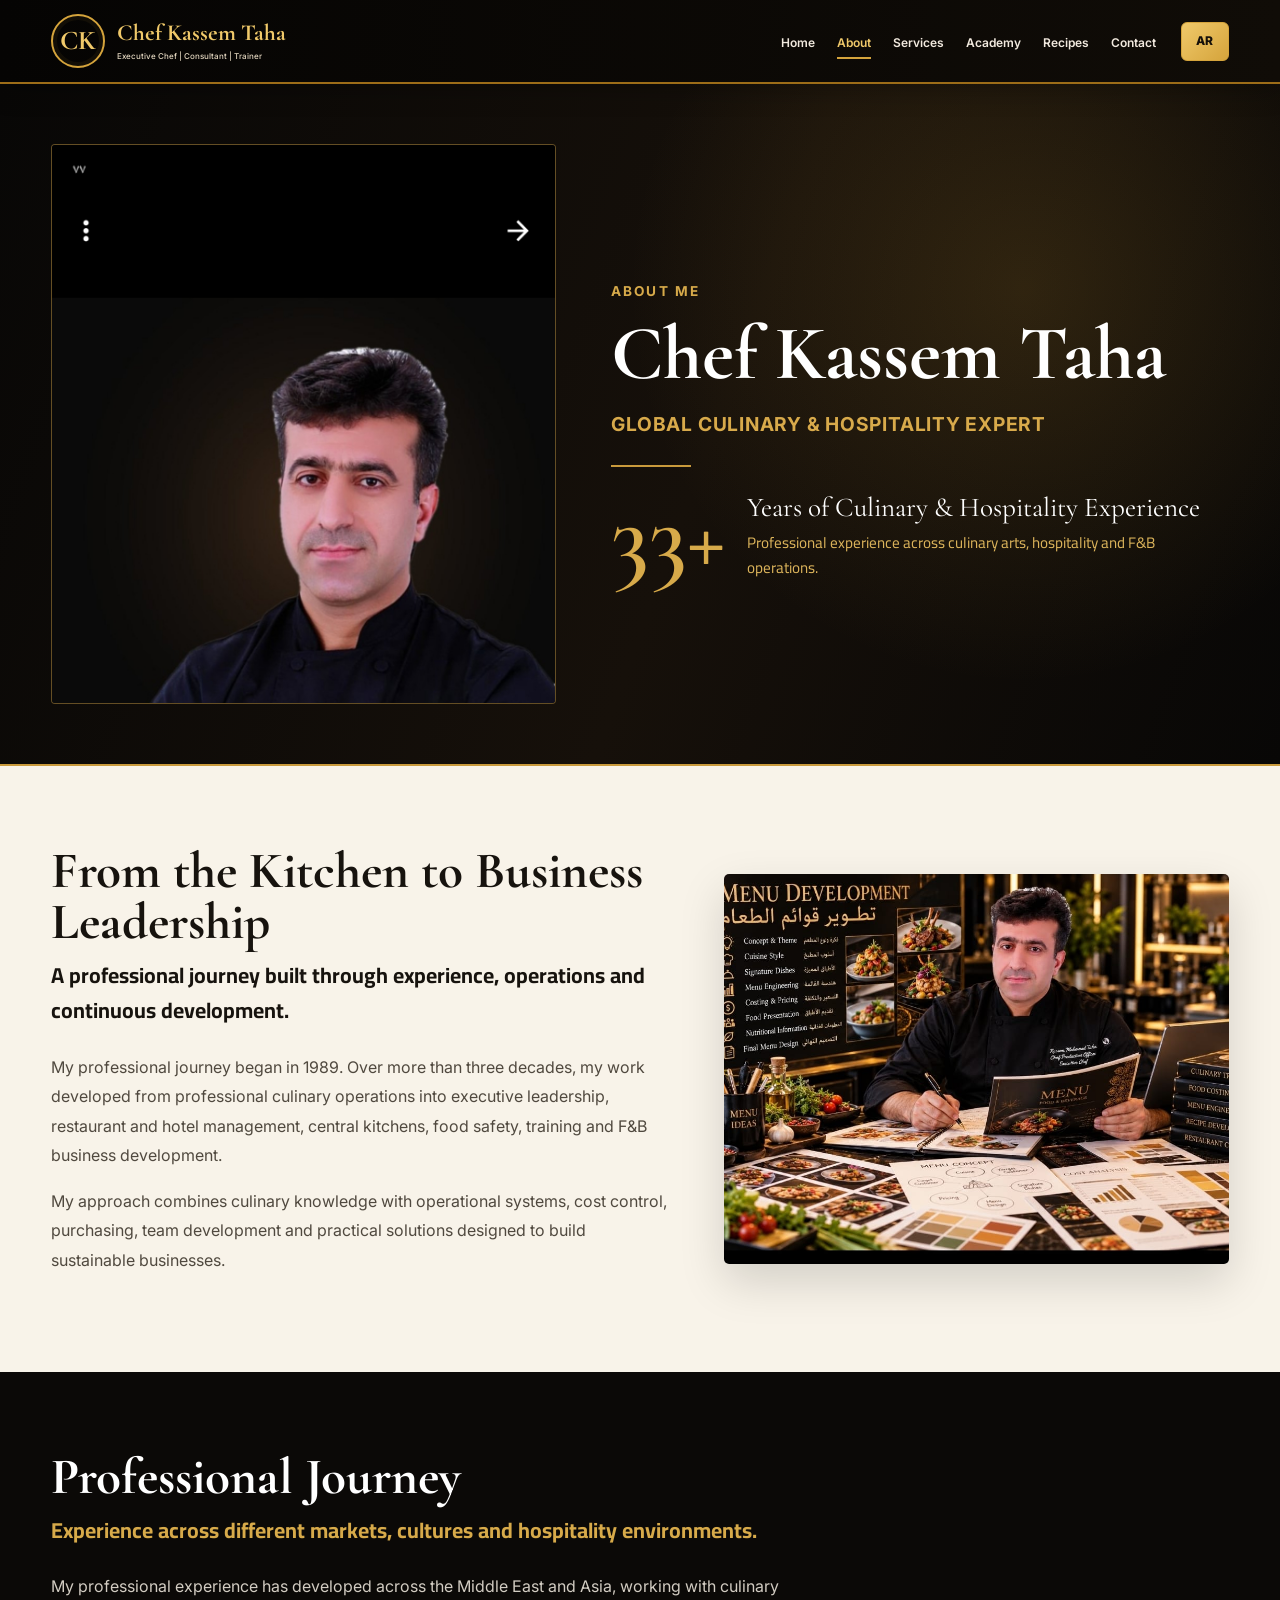
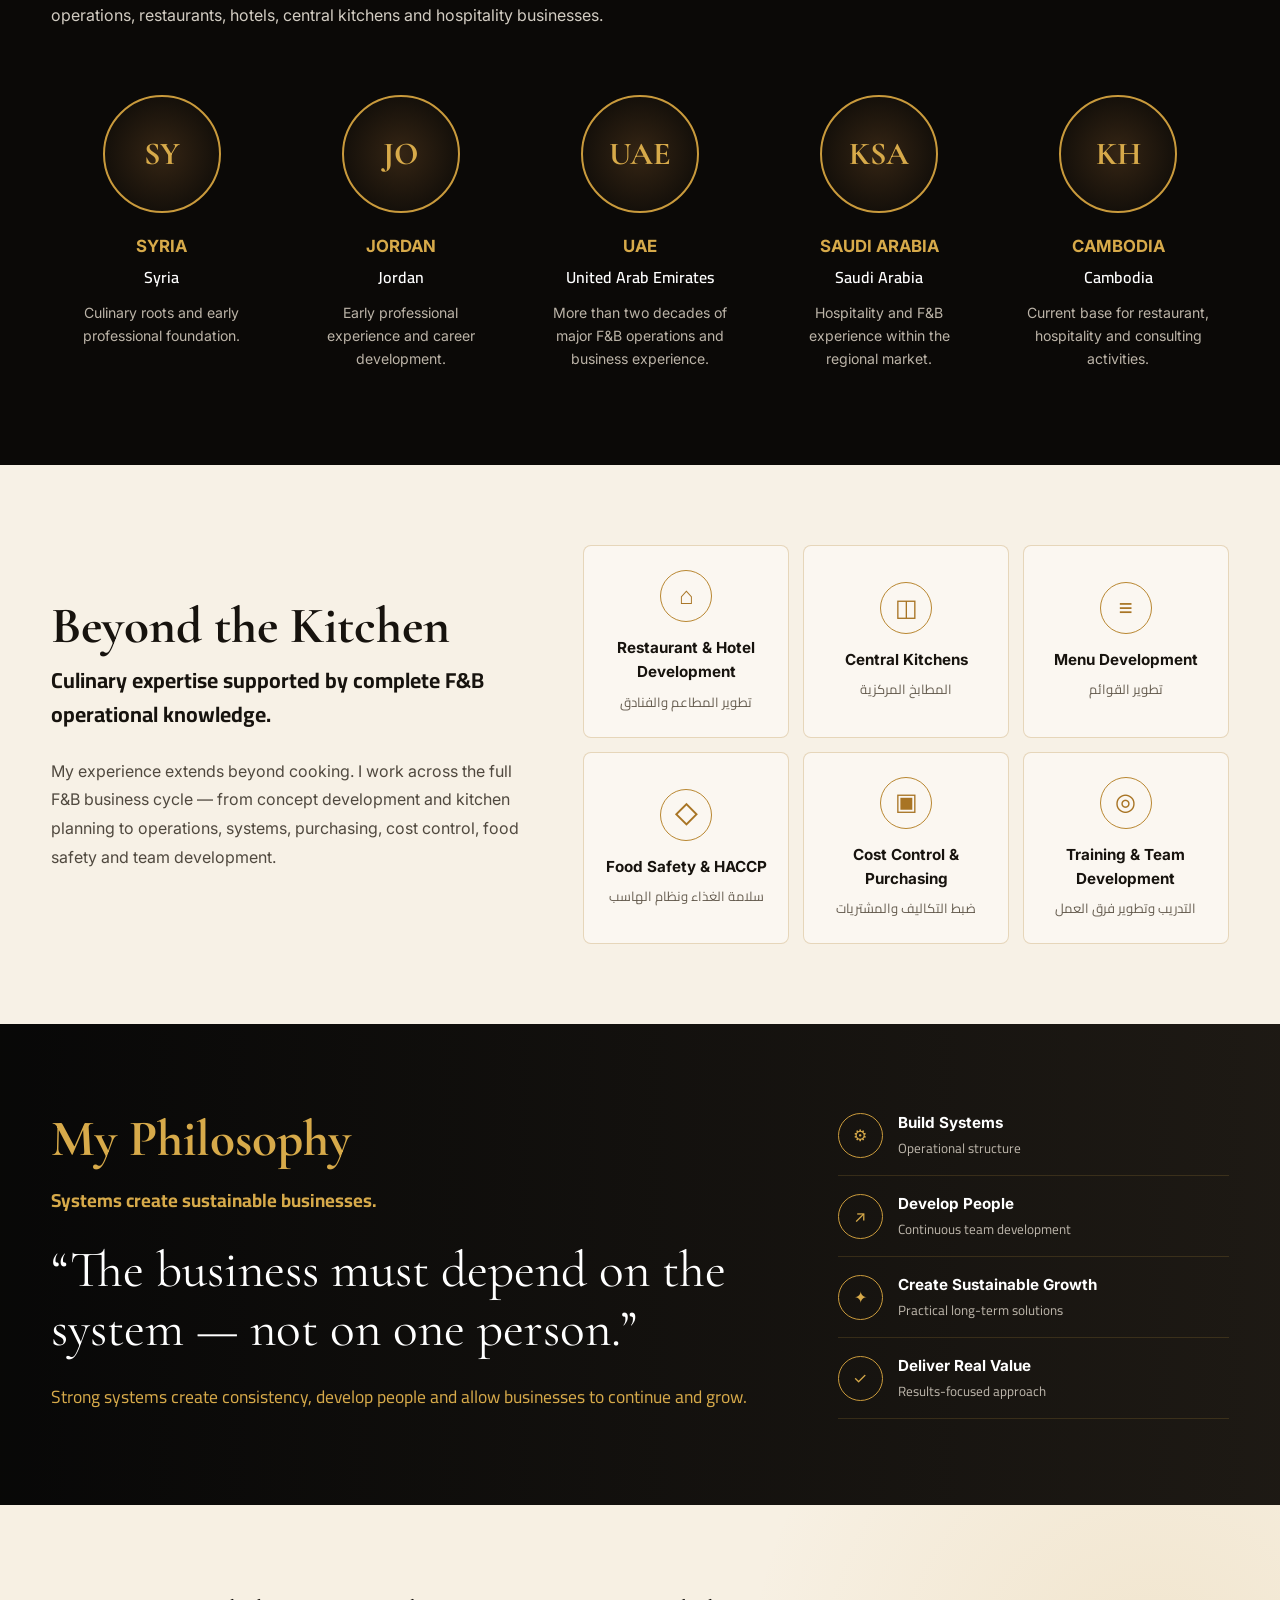
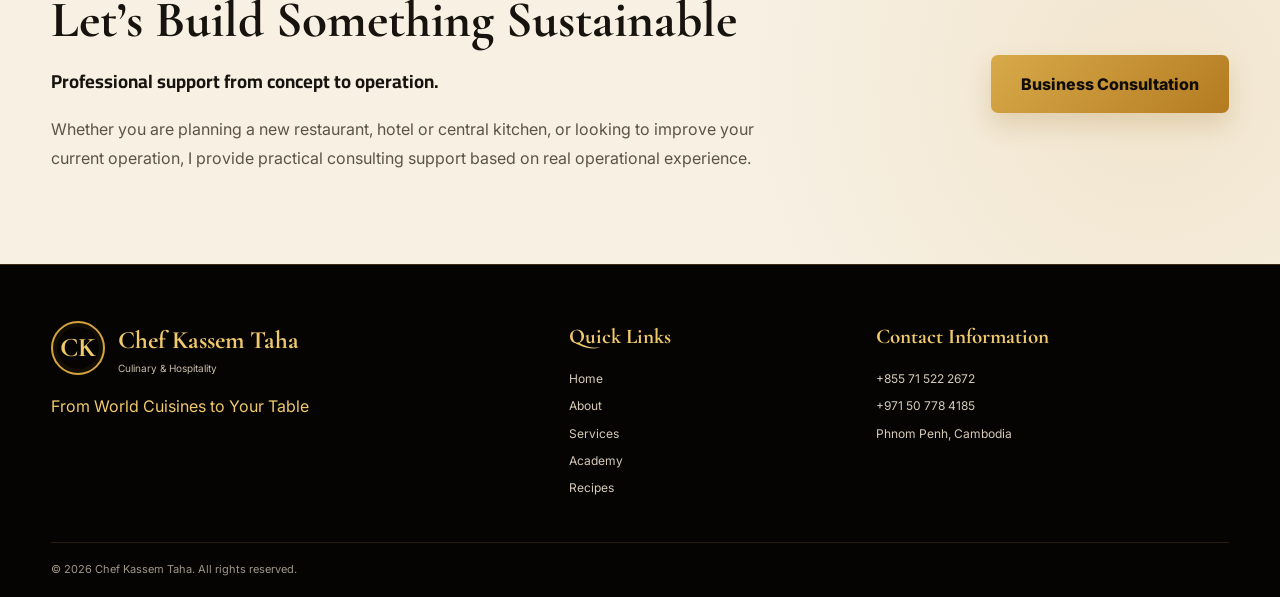
==== about.html @ 2cfba9d0 "Create about.html" ====
<!DOCTYPE html>
<html lang="en" dir="ltr">

<head>
  <meta charset="UTF-8">

  <meta name="viewport" content="width=device-width, initial-scale=1.0">

  <meta name="description"
        content="About Chef Kassem Taha - Global Culinary and Hospitality Expert with more than 33 years of professional experience.">

  <title>About | Chef Kassem Taha</title>

  <link rel="preconnect" href="https://fonts.googleapis.com">
  <link rel="preconnect" href="https://fonts.gstatic.com" crossorigin>

  <link
    href="https://fonts.googleapis.com/css2?family=Cairo:wght@400;500;600;700;800&family=Cormorant+Garamond:wght@500;600;700&family=Inter:wght@400;500;600;700&display=swap"
    rel="stylesheet">

  <link rel="stylesheet" href="style.css">

  <style>

    /* =====================================================
       ABOUT PAGE
    ===================================================== */

    .about-page {
      background: #f6f0e5;
      color: #17130e;
    }

    .about-container {
      width: min(1180px, 92%);
      margin: auto;
    }

    /* HERO */

    .about-hero {
      position: relative;
      overflow: hidden;
      background:
        radial-gradient(circle at 80% 30%, rgba(190,142,48,.18), transparent 35%),
        linear-gradient(110deg, #080706 0%, #16100a 55%, #080706 100%);
      color: #fff;
      border-bottom: 2px solid #c99a3c;
    }

    .about-hero-grid {
      min-height: 620px;
      display: grid;
      grid-template-columns: .9fr 1.1fr;
      align-items: center;
      gap: 55px;
      padding: 60px 0;
    }

    .about-hero-image {
      position: relative;
      height: 560px;
      overflow: hidden;
      border-radius: 4px;
      border: 1px solid rgba(201,154,60,.45);
      background: #111;
    }

    .about-hero-image img {
      width: 100%;
      height: 100%;
      object-fit: cover;
      object-position: center top;
      display: block;
    }

    .about-hero-content {
      position: relative;
      z-index: 2;
    }

    .about-label {
      color: #d7aa4a;
      letter-spacing: .15em;
      font-weight: 700;
      font-size: .85rem;
      text-transform: uppercase;
      margin-bottom: 15px;
    }

    .about-hero h1 {
      font-family: "Cormorant Garamond", serif;
      font-size: clamp(3.2rem, 6vw, 5.8rem);
      line-height: .95;
      margin: 0 0 18px;
      color: #fff;
    }

    .about-role {
      color: #d8aa4b;
      font-weight: 700;
      font-size: 1.2rem;
      text-transform: uppercase;
      letter-spacing: .04em;
      margin-bottom: 8px;
    }

    .about-role-ar {
      font-family: "Cairo", sans-serif;
      color: #e0b85f;
      font-size: 1.1rem;
      margin-bottom: 30px;
    }

    .about-divider {
      width: 80px;
      height: 2px;
      background: #c99a3c;
      margin: 25px 0;
    }

    .about-experience {
      display: flex;
      align-items: center;
      gap: 22px;
    }

    .about-experience strong {
      font-family: "Cormorant Garamond", serif;
      font-size: 6rem;
      line-height: .8;
      color: #d7aa4a;
      font-weight: 600;
    }

    .about-experience span {
      font-family: "Cormorant Garamond", serif;
      font-size: 1.7rem;
      line-height: 1.15;
      color: #fff;
    }

    .about-experience small {
      display: block;
      font-family: "Cairo", sans-serif;
      color: #dcb45b;
      font-size: .95rem;
      margin-top: 8px;
    }

    /* STORY */

    .about-story {
      padding: 80px 0;
      background: #f8f3e9;
    }

    .about-story-grid {
      display: grid;
      grid-template-columns: 1.1fr .9fr;
      gap: 55px;
      align-items: center;
    }

    .about-section-title {
      font-family: "Cormorant Garamond", serif;
      font-size: clamp(2.5rem, 4vw, 4rem);
      line-height: 1;
      margin: 0 0 10px;
    }

    .about-ar-title {
      font-family: "Cairo", sans-serif;
      font-size: 1.35rem;
      font-weight: 700;
      margin-bottom: 25px;
    }

    .about-story p {
      line-height: 1.85;
      color: #50493f;
      font-size: 1rem;
    }

    .about-story-image {
      height: 390px;
      overflow: hidden;
      border-radius: 5px;
      box-shadow: 0 18px 45px rgba(0,0,0,.15);
    }

    .about-story-image img {
      width: 100%;
      height: 100%;
      object-fit: cover;
      object-position: center;
    }

    /* JOURNEY */

    .journey-section {
      padding: 80px 0;
      background: #0b0907;
      color: #fff;
    }

    .journey-section .about-section-title {
      color: #fff;
    }

    .journey-section .about-ar-title {
      color: #d7aa4a;
    }

    .journey-intro {
      max-width: 760px;
      line-height: 1.8;
      color: #d2ccc2;
      margin-bottom: 50px;
    }

    .journey-grid {
      display: grid;
      grid-template-columns: repeat(5, 1fr);
      gap: 18px;
      position: relative;
    }

    .journey-card {
      text-align: center;
      padding: 15px;
    }

    .journey-circle {
      width: 118px;
      height: 118px;
      margin: 0 auto 20px;
      border-radius: 50%;
      border: 2px solid #c99a3c;
      display: flex;
      justify-content: center;
      align-items: center;
      background:
        radial-gradient(circle, #352514 0%, #15100a 70%);
      color: #d7aa4a;
      font-family: "Cormorant Garamond", serif;
      font-size: 2rem;
      font-weight: 700;
    }

    .journey-card h3 {
      color: #d7aa4a;
      margin: 0 0 5px;
      font-size: 1.05rem;
    }

    .journey-card h4 {
      font-family: "Cairo", sans-serif;
      margin: 0 0 12px;
      font-weight: 600;
      color: #fff;
    }

    .journey-card p {
      color: #bbb3a7;
      line-height: 1.6;
      font-size: .88rem;
      margin: 0;
    }

    /* BEYOND */

    .beyond-section {
      padding: 80px 0;
      background: #f7f1e6;
    }

    .beyond-grid {
      display: grid;
      grid-template-columns: .85fr 1.15fr;
      gap: 55px;
      align-items: center;
    }

    .beyond-copy p {
      color: #50493f;
      line-height: 1.8;
    }

    .expertise-grid {
      display: grid;
      grid-template-columns: repeat(3, 1fr);
      gap: 14px;
    }

    .expertise-card {
      min-height: 150px;
      padding: 24px 16px;
      border: 1px solid rgba(176,127,43,.28);
      border-radius: 8px;
      background: rgba(255,255,255,.45);
      text-align: center;
      display: flex;
      flex-direction: column;
      justify-content: center;
      transition: transform .25s ease, box-shadow .25s ease;
    }

    .expertise-card:hover {
      transform: translateY(-4px);
      box-shadow: 0 12px 30px rgba(0,0,0,.08);
    }

    .expertise-icon {
      width: 52px;
      height: 52px;
      border: 1px solid #b98731;
      border-radius: 50%;
      margin: 0 auto 14px;
      display: flex;
      align-items: center;
      justify-content: center;
      color: #a87424;
      font-size: 1.5rem;
    }

    .expertise-card h3 {
      font-size: .95rem;
      margin: 0 0 7px;
    }

    .expertise-card span {
      font-family: "Cairo", sans-serif;
      font-size: .82rem;
      color: #665d50;
    }

    /* PHILOSOPHY */

    .philosophy-section {
      background:
        linear-gradient(90deg, rgba(0,0,0,.97), rgba(16,12,7,.94));
      color: #fff;
      padding: 75px 0;
    }

    .philosophy-grid {
      display: grid;
      grid-template-columns: 1.3fr .7fr;
      gap: 60px;
      align-items: center;
    }

    .philosophy-section h2 {
      color: #d7aa4a;
      font-family: "Cormorant Garamond", serif;
      font-size: 3.2rem;
      margin: 0 0 5px;
    }

    .philosophy-section h3 {
      color: #d7aa4a;
      font-family: "Cairo", sans-serif;
      margin: 0 0 25px;
    }

    .philosophy-quote {
      font-family: "Cormorant Garamond", serif;
      font-size: clamp(2rem, 4vw, 3.5rem);
      line-height: 1.15;
      margin: 0;
      color: #fff;
    }

    .philosophy-quote-ar {
      font-family: "Cairo", sans-serif;
      color: #d7aa4a;
      margin-top: 22px;
      font-size: 1.1rem;
      line-height: 1.8;
    }

    .philosophy-values {
      display: grid;
      gap: 16px;
    }

    .philosophy-value {
      display: flex;
      align-items: center;
      gap: 15px;
      padding-bottom: 14px;
      border-bottom: 1px solid rgba(201,154,60,.18);
    }

    .philosophy-value-icon {
      width: 45px;
      height: 45px;
      flex: 0 0 45px;
      border: 1px solid #c99a3c;
      border-radius: 50%;
      display: flex;
      align-items: center;
      justify-content: center;
      color: #d7aa4a;
    }

    .philosophy-value strong {
      display: block;
      font-size: .95rem;
    }

    .philosophy-value small {
      color: #bcb5aa;
      font-family: "Cairo", sans-serif;
    }

    /* CTA */

    .about-cta {
      padding: 75px 0;
      background:
        radial-gradient(circle at 90% 50%, rgba(201,154,60,.13), transparent 35%),
        #f7f0e3;
    }

    .about-cta-grid {
      display: grid;
      grid-template-columns: 1fr auto;
      gap: 50px;
      align-items: center;
    }

    .about-cta h2 {
      font-family: "Cormorant Garamond", serif;
      font-size: clamp(2.4rem, 4vw, 3.8rem);
      margin: 0 0 5px;
    }

    .about-cta h3 {
      font-family: "Cairo", sans-serif;
      margin: 0 0 18px;
    }

    .about-cta p {
      max-width: 720px;
      color: #5d5447;
      line-height: 1.8;
    }

    .about-cta-button {
      display: inline-flex;
      align-items: center;
      justify-content: center;
      min-height: 58px;
      padding: 0 30px;
      background: linear-gradient(135deg, #d8aa49, #b47b21);
      color: #100d08;
      text-decoration: none;
      font-weight: 800;
      border-radius: 7px;
      box-shadow: 0 12px 25px rgba(154,104,27,.2);
    }

    /* RTL */

    html[dir="rtl"] .about-page {
      font-family: "Cairo", sans-serif;
    }

    html[dir="rtl"] .about-hero h1,
    html[dir="rtl"] .about-section-title,
    html[dir="rtl"] .philosophy-section h2,
    html[dir="rtl"] .about-cta h2 {
      font-family: "Cairo", sans-serif;
    }

    /* MOBILE */

    @media (max-width: 900px) {

      .about-hero-grid,
      .about-story-grid,
      .beyond-grid,
      .philosophy-grid,
      .about-cta-grid {
        grid-template-columns: 1fr;
      }

      .about-hero-grid {
        padding: 35px 0 50px;
        gap: 30px;
      }

      .about-hero-image {
        height: 470px;
      }

      .about-hero-content {
        text-align: center;
      }

      .about-divider {
        margin-left: auto;
        margin-right: auto;
      }

      .about-experience {
        justify-content: center;
      }

      .journey-grid {
        grid-template-columns: repeat(2, 1fr);
      }

      .expertise-grid {
        grid-template-columns: repeat(2, 1fr);
      }

      .about-cta-grid {
        text-align: center;
      }

    }

    @media (max-width: 560px) {

      .about-hero-image {
        height: 430px;
      }

      .about-hero h1 {
        font-size: 3.2rem;
      }

      .about-experience {
        align-items: flex-start;
      }

      .about-experience strong {
        font-size: 4.5rem;
      }

      .about-experience span {
        font-size: 1.3rem;
      }

      .about-story,
      .journey-section,
      .beyond-section,
      .philosophy-section,
      .about-cta {
        padding: 55px 0;
      }

      .journey-grid,
      .expertise-grid {
        grid-template-columns: 1fr;
      }

      .journey-circle {
        width: 100px;
        height: 100px;
      }

      .about-story-image {
        height: 320px;
      }

      .philosophy-section {
        text-align: center;
      }

      .philosophy-value {
        text-align: start;
      }

    }

  </style>
</head>


<body class="about-page">

<!-- =====================================================
     HEADER
===================================================== -->

<header class="site-header">

  <div class="container header-inner">

    <a href="index.html" class="brand">

      <span class="brand-logo">CK</span>

      <span class="brand-copy">

        <strong>Chef Kassem Taha</strong>

        <small
          data-en="Executive Chef | Consultant | Trainer"
          data-ar="شيف تنفيذي | مستشار | مدرب">
          Executive Chef | Consultant | Trainer
        </small>

      </span>

    </a>


    <nav class="main-nav" id="mainNav">

      <a href="index.html"
         data-en="Home"
         data-ar="الرئيسية">
        Home
      </a>

      <a href="about.html"
         class="active"
         data-en="About"
         data-ar="من أنا">
        About
      </a>

      <a href="index.html#services"
         data-en="Services"
         data-ar="الخدمات">
        Services
      </a>

      <a href="index.html#academy"
         data-en="Academy"
         data-ar="الأكاديمية">
        Academy
      </a>

      <a href="index.html#cuisines"
         data-en="Recipes"
         data-ar="الوصفات">
        Recipes
      </a>

      <a href="index.html#contact"
         data-en="Contact"
         data-ar="التواصل">
        Contact
      </a>

    </nav>


    <div class="header-actions">

      <button
        class="language-button"
        id="languageButton"
        type="button">
        AR
      </button>

      <button
        class="menu-button"
        id="menuButton"
        type="button"
        aria-label="Open menu"
        aria-expanded="false">

        <span></span>
        <span></span>
        <span></span>

      </button>

    </div>

  </div>

</header>


<main>

<!-- =====================================================
     HERO
===================================================== -->

<section class="about-hero">

  <div class="about-container about-hero-grid">

    <div class="about-hero-image">

      <img
        src="Screenshot_٢٠٢٦١٠٠٦_١٩١١٠٨_Files by Google.jpg"
        alt="Chef Kassem Taha">

    </div>


    <div class="about-hero-content">

      <p class="about-label"
         data-en="ABOUT ME"
         data-ar="من أنا">
        ABOUT ME
      </p>

      <h1>Chef Kassem Taha</h1>

      <div class="about-role"
           data-en="Global Culinary & Hospitality Expert"
           data-ar="خبير عالمي في فنون الطهي والضيافة">
        Global Culinary & Hospitality Expert
      </div>

      <div class="about-divider"></div>

      <div class="about-experience">

        <strong>33+</strong>

        <div>

          <span
            data-en="Years of Culinary & Hospitality Experience"
            data-ar="عاماً من الخبرة في فنون الطهي والضيافة">
            Years of Culinary & Hospitality Experience
          </span>

          <small
            data-en="Professional experience across culinary arts, hospitality and F&B operations."
            data-ar="خبرة مهنية في فنون الطهي والضيافة وعمليات الأغذية والمشروبات.">
            Professional experience across culinary arts,
            hospitality and F&B operations.
          </small>

        </div>

      </div>

    </div>

  </div>

</section>


<!-- =====================================================
     STORY
===================================================== -->

<section class="about-story">

  <div class="about-container about-story-grid">

    <div>

      <h2 class="about-section-title"
          data-en="From the Kitchen to Business Leadership"
          data-ar="من المطبخ إلى قيادة الأعمال">
        From the Kitchen to Business Leadership
      </h2>

      <div class="about-ar-title"
           data-en="A professional journey built through experience, operations and continuous development."
           data-ar="مسيرة مهنية بُنيت بالخبرة والتشغيل والتطوير المستمر.">
        A professional journey built through experience,
        operations and continuous development.
      </div>

      <p
        data-en="My professional journey began in 1989. Over more than three decades, my work developed from professional culinary operations into executive leadership, restaurant and hotel management, central kitchens, food safety, training and F&B business development."
        data-ar="بدأت مسيرتي المهنية عام 1989. وعلى مدى أكثر من ثلاثة عقود، تطورت خبرتي من العمل الاحترافي في المطابخ إلى القيادة التنفيذية وإدارة المطاعم والفنادق والمطابخ المركزية وسلامة الغذاء والتدريب وتطوير أعمال الأغذية والمشروبات.">

        My professional journey began in 1989. Over more than
        three decades, my work developed from professional
        culinary operations into executive leadership,
        restaurant and hotel management, central kitchens,
        food safety, training and F&B business development.

      </p>

      <p
        data-en="My approach combines culinary knowledge with operational systems, cost control, purchasing, team development and practical solutions designed to build sustainable businesses."
        data-ar="يجمع أسلوبي بين الخبرة في فنون الطهي والأنظمة التشغيلية وضبط التكاليف والمشتريات وتطوير فرق العمل والحلول العملية التي تساعد على بناء مشاريع مستدامة.">

        My approach combines culinary knowledge with
        operational systems, cost control, purchasing,
        team development and practical solutions designed
        to build sustainable businesses.

      </p>

    </div>


    <div class="about-story-image">

      <img
        src="service-menu.jpg"
        alt="Culinary and hospitality development">

    </div>

  </div>

</section>


<!-- =====================================================
     PROFESSIONAL JOURNEY
===================================================== -->

<section class="journey-section">

  <div class="about-container">

    <h2 class="about-section-title"
        data-en="Professional Journey"
        data-ar="المسيرة المهنية">
      Professional Journey
    </h2>

    <div class="about-ar-title"
         data-en="Experience across different markets, cultures and hospitality environments."
         data-ar="خبرة عبر أسواق وثقافات وبيئات ضيافة مختلفة.">
      Experience across different markets, cultures and
      hospitality environments.
    </div>


    <p class="journey-intro"
       data-en="My professional experience has developed across the Middle East and Asia, working with culinary operations, restaurants, hotels, central kitchens and hospitality businesses."
       data-ar="تطورت خبرتي المهنية عبر الشرق الأوسط وآسيا من خلال العمل في عمليات الطهي والمطاعم والفنادق والمطابخ المركزية ومشاريع الضيافة.">

      My professional experience has developed across the
      Middle East and Asia, working with culinary operations,
      restaurants, hotels, central kitchens and hospitality
      businesses.

    </p>


    <div class="journey-grid">

      <article class="journey-card">

        <div class="journey-circle">SY</div>

        <h3>SYRIA</h3>

        <h4 data-en="Syria"
            data-ar="سوريا">
          Syria
        </h4>

        <p
          data-en="Culinary roots and early professional foundation."
          data-ar="الجذور المهنية والبدايات في عالم الطهي.">
          Culinary roots and early professional foundation.
        </p>

      </article>


      <article class="journey-card">

        <div class="journey-circle">JO</div>

        <h3>JORDAN</h3>

        <h4 data-en="Jordan"
            data-ar="الأردن">
          Jordan
        </h4>

        <p
          data-en="Early professional experience and career development."
          data-ar="خبرة مهنية مبكرة وتطور في المسيرة العملية.">
          Early professional experience and career development.
        </p>

      </article>


      <article class="journey-card">

        <div class="journey-circle">UAE</div>

        <h3>UAE</h3>

        <h4 data-en="United Arab Emirates"
            data-ar="الإمارات">
          United Arab Emirates
        </h4>

        <p
          data-en="More than two decades of major F&B operations and business experience."
          data-ar="أكثر من عقدين من الخبرة في عمليات الأغذية والمشروبات والأعمال.">
          More than two decades of major F&B operations
          and business experience.
        </p>

      </article>


      <article class="journey-card">

        <div class="journey-circle">KSA</div>

        <h3>SAUDI ARABIA</h3>

        <h4 data-en="Saudi Arabia"
            data-ar="السعودية">
          Saudi Arabia
        </h4>

        <p
          data-en="Hospitality and F&B experience within the regional market."
          data-ar="خبرة في قطاع الضيافة والأغذية والمشروبات ضمن السوق الإقليمي.">
          Hospitality and F&B experience within the regional market.
        </p>

      </article>


      <article class="journey-card">

        <div class="journey-circle">KH</div>

        <h3>CAMBODIA</h3>

        <h4 data-en="Cambodia"
            data-ar="كمبوديا">
          Cambodia
        </h4>

        <p
          data-en="Current base for restaurant, hospitality and consulting activities."
          data-ar="المقر الحالي لأعمال المطاعم والضيافة والاستشارات.">
          Current base for restaurant, hospitality
          and consulting activities.
        </p>

      </article>

    </div>

  </div>

</section>


<!-- =====================================================
     BEYOND THE KITCHEN
===================================================== -->

<section class="beyond-section">

  <div class="about-container beyond-grid">

    <div class="beyond-copy">

      <h2 class="about-section-title"
          data-en="Beyond the Kitchen"
          data-ar="أبعد من المطبخ">
        Beyond the Kitchen
      </h2>

      <div class="about-ar-title"
           data-en="Culinary expertise supported by complete F&B operational knowledge."
           data-ar="خبرة في فنون الطهي مدعومة بمعرفة متكاملة بعمليات الأغذية والمشروبات.">
        Culinary expertise supported by complete
        F&B operational knowledge.
      </div>

      <p
        data-en="My experience extends beyond cooking. I work across the full F&B business cycle — from concept development and kitchen planning to operations, systems, purchasing, cost control, food safety and team development."
        data-ar="خبرتي لا تقتصر على الطهي. أعمل عبر دورة أعمال الأغذية والمشروبات كاملة، من تطوير الفكرة وتخطيط المطابخ إلى التشغيل والأنظمة والمشتريات وضبط التكاليف وسلامة الغذاء وتطوير فرق العمل.">

        My experience extends beyond cooking. I work across
        the full F&B business cycle — from concept development
        and kitchen planning to operations, systems,
        purchasing, cost control, food safety and team development.

      </p>

    </div>


    <div class="expertise-grid">

      <article class="expertise-card">
        <div class="expertise-icon">⌂</div>
        <h3>Restaurant & Hotel Development</h3>
        <span>تطوير المطاعم والفنادق</span>
      </article>

      <article class="expertise-card">
        <div class="expertise-icon">◫</div>
        <h3>Central Kitchens</h3>
        <span>المطابخ المركزية</span>
      </article>

      <article class="expertise-card">
        <div class="expertise-icon">≡</div>
        <h3>Menu Development</h3>
        <span>تطوير القوائم</span>
      </article>

      <article class="expertise-card">
        <div class="expertise-icon">◇</div>
        <h3>Food Safety & HACCP</h3>
        <span>سلامة الغذاء ونظام الهاسب</span>
      </article>

      <article class="expertise-card">
        <div class="expertise-icon">▣</div>
        <h3>Cost Control & Purchasing</h3>
        <span>ضبط التكاليف والمشتريات</span>
      </article>

      <article class="expertise-card">
        <div class="expertise-icon">◎</div>
        <h3>Training & Team Development</h3>
        <span>التدريب وتطوير فرق العمل</span>
      </article>

    </div>

  </div>

</section>


<!-- =====================================================
     PHILOSOPHY
===================================================== -->

<section class="philosophy-section">

  <div class="about-container philosophy-grid">

    <div>

      <h2 data-en="My Philosophy"
          data-ar="فلسفتي">
        My Philosophy
      </h2>

      <h3 data-en="Systems create sustainable businesses."
          data-ar="الأنظمة تصنع أعمالاً مستدامة.">
        Systems create sustainable businesses.
      </h3>

      <blockquote class="philosophy-quote"
                  data-en="“The business must depend on the system — not on one person.”"
                  data-ar="«يجب أن يعتمد العمل على النظام، وليس على شخص واحد.»">
        “The business must depend on the system —
        not on one person.”
      </blockquote>

      <p class="philosophy-quote-ar"
         data-en="Strong systems create consistency, develop people and allow businesses to continue and grow."
         data-ar="الأنظمة القوية تحقق الاستمرارية وتطوّر الأشخاص وتساعد الأعمال على الاستمرار والنمو.">
        Strong systems create consistency, develop people
        and allow businesses to continue and grow.
      </p>

    </div>


    <div class="philosophy-values">

      <div class="philosophy-value">
        <span class="philosophy-value-icon">⚙</span>
        <div>
          <strong data-en="Build Systems"
                  data-ar="بناء الأنظمة">
            Build Systems
          </strong>
          <small data-en="Operational structure"
                 data-ar="هيكل تشغيلي واضح">
            Operational structure
          </small>
        </div>
      </div>

      <div class="philosophy-value">
        <span class="philosophy-value-icon">↗</span>
        <div>
          <strong data-en="Develop People"
                  data-ar="تطوير الأشخاص">
            Develop People
          </strong>
          <small data-en="Continuous team development"
                 data-ar="تطوير مستمر للفريق">
            Continuous team development
          </small>
        </div>
      </div>

      <div class="philosophy-value">
        <span class="philosophy-value-icon">✦</span>
        <div>
          <strong data-en="Create Sustainable Growth"
                  data-ar="تحقيق نمو مستدام">
            Create Sustainable Growth
          </strong>
          <small data-en="Practical long-term solutions"
                 data-ar="حلول عملية طويلة الأمد">
            Practical long-term solutions
          </small>
        </div>
      </div>

      <div class="philosophy-value">
        <span class="philosophy-value-icon">✓</span>
        <div>
          <strong data-en="Deliver Real Value"
                  data-ar="تقديم قيمة حقيقية">
            Deliver Real Value
          </strong>
          <small data-en="Results-focused approach"
                 data-ar="منهج يركز على النتائج">
            Results-focused approach
          </small>
        </div>
      </div>

    </div>

  </div>

</section>


<!-- =====================================================
     CALL TO ACTION
===================================================== -->

<section class="about-cta">

  <div class="about-container about-cta-grid">

    <div>

      <h2 data-en="Let’s Build Something Sustainable"
          data-ar="لنبنِ مشروعاً مستداماً">
        Let’s Build Something Sustainable
      </h2>

      <h3 data-en="Professional support from concept to operation."
          data-ar="دعم مهني من الفكرة حتى التشغيل.">
        Professional support from concept to operation.
      </h3>

      <p
        data-en="Whether you are planning a new restaurant, hotel or central kitchen, or looking to improve your current operation, I provide practical consulting support based on real operational experience."
        data-ar="سواء كنت تخطط لمطعم جديد أو فندق أو مطبخ مركزي، أو ترغب في تطوير عملياتك الحالية، أقدم دعماً استشارياً عملياً مبنياً على خبرة تشغيلية حقيقية.">

        Whether you are planning a new restaurant, hotel or
        central kitchen, or looking to improve your current
        operation, I provide practical consulting support
        based on real operational experience.

      </p>

    </div>


    <a href="index.html#contact"
       class="about-cta-button"
       data-en="Business Consultation"
       data-ar="اطلب استشارة">
      Business Consultation
    </a>

  </div>

</section>

</main>


<!-- =====================================================
     FOOTER
===================================================== -->

<footer class="site-footer">

  <div class="container footer-grid">

    <div class="footer-brand">

      <div class="footer-brand-title">

        <span class="brand-logo">CK</span>

        <div>
          <strong>Chef Kassem Taha</strong>

          <small
            data-en="Culinary & Hospitality"
            data-ar="فنون الطهي والضيافة">
            Culinary & Hospitality
          </small>
        </div>

      </div>

      <p data-en="From World Cuisines to Your Table"
         data-ar="من مطابخ العالم إلى مائدتكم">
        From World Cuisines to Your Table
      </p>

    </div>


    <div class="footer-links">

      <h3 data-en="Quick Links"
          data-ar="روابط سريعة">
        Quick Links
      </h3>

      <a href="index.html"
         data-en="Home"
         data-ar="الرئيسية">
        Home
      </a>

      <a href="about.html"
         data-en="About"
         data-ar="من أنا">
        About
      </a>

      <a href="index.html#services"
         data-en="Services"
         data-ar="الخدمات">
        Services
      </a>

      <a href="index.html#academy"
         data-en="Academy"
         data-ar="الأكاديمية">
        Academy
      </a>

      <a href="index.html#cuisines"
         data-en="Recipes"
         data-ar="الوصفات">
        Recipes
      </a>

    </div>


    <div class="footer-contact">

      <h3 data-en="Contact Information"
          data-ar="معلومات التواصل">
        Contact Information
      </h3>

      <a class="ltr-contact"
         href="tel:+855715222672">
        +855 71 522 2672
      </a>

      <a class="ltr-contact"
         href="https://wa.me/971507784185"
         target="_blank"
         rel="noopener noreferrer">
        +971 50 778 4185
      </a>

      <span data-en="Phnom Penh, Cambodia"
            data-ar="بنوم بنه، كمبوديا">
        Phnom Penh, Cambodia
      </span>

    </div>

  </div>


  <div class="container footer-bottom">

    <span>
      © <span id="year"></span> Chef Kassem Taha.
      <span data-en="All rights reserved."
            data-ar="جميع الحقوق محفوظة.">
        All rights reserved.
      </span>
    </span>

  </div>

</footer>


<script src="script.js"></script>

</body>
  </html>
---- style.css ----
/* =========================================================
   CHEF KASSEM TAHA
   HOME PAGE — APPROVED BLACK & GOLD DESIGN
========================================================= */

:root {
  --black: #070604;
  --black-2: #100d09;
  --black-3: #18130d;

  --gold: #d5a43c;
  --gold-light: #f0c96a;
  --gold-dark: #9d6d18;

  --cream: #f8f1e5;
  --cream-light: #fffaf2;

  --text: #201910;
  --text-soft: #655a4c;
  --white: #ffffff;

  --border: rgba(213, 164, 60, .38);
  --container: 1240px;
}


/* =========================================================
   RESET
========================================================= */

* {
  box-sizing: border-box;
}

html {
  scroll-behavior: smooth;
  scroll-padding-top: 90px;
}

body {
  margin: 0;
  padding: 0;
  overflow-x: hidden;

  background: var(--cream-light);
  color: var(--text);

  font-family: "Inter", Arial, sans-serif;
  line-height: 1.6;
}

html[dir="rtl"] body {
  font-family: "Cairo", Arial, sans-serif;
}

body.menu-open {
  overflow: hidden;
}

img {
  display: block;
  width: 100%;
  max-width: 100%;
}

a {
  color: inherit;
  text-decoration: none;
}

button {
  font: inherit;
}

button,
a {
  -webkit-tap-highlight-color: transparent;
}

.container {
  width: min(92%, var(--container));
  margin-inline: auto;
}


/* =========================================================
   HEADER
========================================================= */

.site-header {
  position: sticky;
  top: 0;
  z-index: 1000;

  width: 100%;

  background:
    linear-gradient(
      90deg,
      #050403,
      #100c07
    );

  border-bottom: 2px solid var(--gold-dark);

  box-shadow:
    0 6px 24px rgba(0, 0, 0, .28);
}

.header-inner {
  min-height: 82px;

  display: flex;
  align-items: center;

  gap: 25px;
}

.brand {
  display: flex;
  align-items: center;

  gap: 12px;

  flex-shrink: 0;
}

.brand-logo {
  width: 54px;
  height: 54px;

  flex: 0 0 54px;

  display: grid;
  place-items: center;

  border: 2px solid var(--gold);
  border-radius: 50%;

  color: var(--gold-light);

  font-family: "Cormorant Garamond", Georgia, serif;
  font-size: 27px;
  font-weight: 700;

  box-shadow:
    inset 0 0 0 4px rgba(213, 164, 60, .06);
}

.brand-copy {
  display: flex;
  flex-direction: column;

  min-width: 0;

  line-height: 1.1;
}

.brand-copy strong {
  color: var(--gold-light);

  font-family: "Cormorant Garamond", Georgia, serif;
  font-size: 23px;
  font-weight: 700;

  white-space: nowrap;
}

.brand-copy small {
  margin-top: 5px;

  color: #e3d6bf;

  font-size: 8px;
  font-weight: 500;

  white-space: nowrap;
}


/* =========================================================
   NAVIGATION
========================================================= */

.main-nav {
  margin-inline-start: auto;

  display: flex;
  align-items: center;

  gap: 22px;
}

.main-nav a {
  position: relative;

  padding: 30px 0 27px;

  color: #f2eadf;

  font-size: 12px;
  font-weight: 600;

  white-space: nowrap;
}

.main-nav a::after {
  content: "";

  position: absolute;

  left: 0;
  right: 0;
  bottom: 20px;

  height: 2px;

  background: var(--gold);

  transform: scaleX(0);

  transition: transform .25s ease;
}

.main-nav a:hover,
.main-nav a.active {
  color: var(--gold-light);
}

.main-nav a:hover::after,
.main-nav a.active::after {
  transform: scaleX(1);
}


/* =========================================================
   HEADER ACTIONS
========================================================= */

.header-actions {
  display: flex;
  align-items: center;

  gap: 9px;
}

.language-button {
  min-width: 48px;
  height: 39px;

  padding: 0 12px;

  border: 1px solid var(--gold);
  border-radius: 6px;

  background:
    linear-gradient(
      135deg,
      var(--gold-light),
      var(--gold)
    );

  color: #151009;

  font-weight: 800;
  font-size: 12px;

  cursor: pointer;
}

.menu-button {
  display: none;

  width: 44px;
  height: 44px;

  padding: 8px;

  border: 0;

  background: transparent;

  cursor: pointer;
}

.menu-button span {
  display: block;

  width: 27px;
  height: 2px;

  margin: 6px auto;

  background: var(--gold-light);

  transition: .25s ease;
}


/* =========================================================
   HERO
========================================================= */

.hero {
  position: relative;

  overflow: hidden;

  min-height: 650px;

  background:
    radial-gradient(
      circle at 75% 35%,
      rgba(213, 164, 60, .18),
      transparent 30%
    ),
    linear-gradient(
      105deg,
      #fffaf2 0%,
      #f5ead8 53%,
      #171109 53%,
      #050403 100%
    );
}

.hero::after {
  content: "";

  position: absolute;

  inset: 0;

  pointer-events: none;

  background:
    linear-gradient(
      90deg,
      transparent 45%,
      rgba(213, 164, 60, .05)
    );
}

.hero-overlay {
  position: absolute;
  inset: 0;

  pointer-events: none;

  background:
    radial-gradient(
      circle at 8% 10%,
      rgba(213, 164, 60, .11),
      transparent 25%
    );
}

.hero-grid {
  position: relative;
  z-index: 2;

  min-height: 650px;

  display: grid;

  grid-template-columns:
    minmax(0, 1.05fr)
    minmax(380px, .95fr);

  align-items: center;

  gap: 45px;
}

.hero-content {
  max-width: 670px;

  padding: 75px 0;
}

.eyebrow {
  margin: 0 0 13px;

  color: var(--gold-dark);

  font-size: 12px;
  font-weight: 800;

  letter-spacing: 2.2px;

  text-transform: uppercase;
}

.hero h1 {
  margin: 0;

  font-family: "Cormorant Garamond", Georgia, serif;

  font-size: clamp(55px, 6vw, 88px);
  line-height: .88;

  letter-spacing: -2px;

  color: var(--black);
}

.hero h1 span,
.hero h1 strong {
  display: block;
}

.hero h1 strong {
  margin-top: 7px;

  color: var(--gold-dark);

  font-weight: 700;
}

.hero h2 {
  margin: 27px 0 12px;

  color: #2b2117;

  font-family: "Cormorant Garamond", Georgia, serif;
  font-size: 29px;
  line-height: 1.15;
}

.hero-description {
  max-width: 640px;

  margin: 0;

  color: var(--text-soft);

  font-size: 15px;
  line-height: 1.75;
}

.hero-buttons {
  display: flex;
  flex-wrap: wrap;

  gap: 13px;

  margin-top: 29px;
}

.btn {
  min-height: 48px;

  display: inline-flex;
  align-items: center;
  justify-content: center;

  padding: 12px 24px;

  border-radius: 5px;

  font-size: 13px;
  font-weight: 800;

  transition:
    transform .2s ease,
    box-shadow .2s ease;
}

.btn:hover {
  transform: translateY(-2px);
}

.btn-gold {
  border: 1px solid var(--gold);

  background:
    linear-gradient(
      135deg,
      #f0c96a,
      #c99229
    );

  color: #171007;

  box-shadow:
    0 10px 24px rgba(177, 121, 25, .18);
}

.btn-dark {
  border: 1px solid var(--gold-dark);

  background: #090705;

  color: var(--white);
}

.btn-outline-light {
  border: 1px solid rgba(240, 201, 106, .72);

  color: var(--white);

  background: transparent;
}


/* =========================================================
   HERO PORTRAIT
========================================================= */

.hero-portrait {
  position: relative;

  align-self: end;

  width: 100%;
  max-width: 510px;

  margin-inline: auto;
}

.hero-portrait::before {
  content: "";

  position: absolute;

  inset: 30px -20px 0 30px;

  border: 1px solid rgba(213, 164, 60, .35);

  z-index: -1;
}

.hero-portrait img {
  width: 100%;

  max-height: 610px;

  object-fit: contain;
  object-position: center bottom;
}


/* =========================================================
   EXPERIENCE STRIP
========================================================= */

.experience-strip {
  position: relative;
  z-index: 5;

  background:
    linear-gradient(
      90deg,
      #060504,
      #171008,
      #060504
    );

  border-top: 1px solid var(--gold-dark);
  border-bottom: 1px solid var(--gold-dark);
}

.experience-grid {
  display: grid;

  grid-template-columns:
    repeat(6, minmax(0, 1fr));
}

.experience-item {
  min-height: 115px;

  display: flex;
  flex-direction: column;
  align-items: center;
  justify-content: center;

  padding: 18px 10px;

  text-align: center;

  border-inline-end:
    1px solid rgba(213, 164, 60, .18);
}

.experience-item:last-child {
  border-inline-end: 0;
}

.experience-icon {
  color: var(--gold-light);

  font-family: "Cormorant Garamond", Georgia, serif;

  font-size: 27px;
  font-weight: 700;
}

.experience-item h3 {
  margin: 5px 0 0;

  color: #f5ede2;

  font-size: 11px;
  font-weight: 600;

  line-height: 1.35;
}


/* =========================================================
   COMMON SECTIONS
========================================================= */

.services-section,
.cuisines-section,
.process-section {
  padding: 75px 0;
}

.services-section {
  background: var(--cream-light);
}

.cuisines-section {
  background: var(--cream);
}

.section-intro {
  display: grid;

  grid-template-columns:
    minmax(0, 1.3fr)
    minmax(280px, .7fr);

  gap: 45px;

  align-items: end;

  margin-bottom: 32px;
}

.section-heading {
  margin-bottom: 30px;
}

.section-intro h2,
.section-heading h2,
.story-content h2,
.contact-grid h2 {
  margin: 0;

  font-family: "Cormorant Garamond", Georgia, serif;

  font-size: clamp(35px, 4vw, 54px);
  line-height: 1;

  color: #21170d;
}

.section-intro > p {
  margin: 0;

  color: var(--text-soft);

  font-size: 14px;
}


/* =========================================================
   SERVICE CARDS
========================================================= */

.services-grid {
  display: grid;

  grid-template-columns:
    repeat(6, minmax(0, 1fr));

  gap: 13px;
}

.image-card,
.cuisine-card {
  position: relative;

  overflow: hidden;

  min-width: 0;

  border: 1px solid rgba(157, 109, 24, .25);
  border-radius: 6px;

  background: #0b0805;

  box-shadow:
    0 10px 25px rgba(30, 20, 8, .10);
}

.image-card {
  min-height: 270px;
}

.image-card img {
  height: 270px;

  object-fit: cover;

  transition: transform .4s ease;
}

.image-card:hover img,
.cuisine-card:hover img {
  transform: scale(1.04);
}

.image-card::after {
  content: "";

  position: absolute;
  inset: 0;

  background:
    linear-gradient(
      to top,
      rgba(0, 0, 0, .93),
      transparent 65%
    );
}

.image-card-content {
  position: absolute;

  z-index: 2;

  left: 14px;
  right: 14px;
  bottom: 15px;
}

.image-card h3 {
  margin: 0;

  color: var(--white);

  font-family: "Cormorant Garamond", Georgia, serif;

  font-size: 19px;
  line-height: 1.1;
}


/* =========================================================
   CUISINES
========================================================= */

.cuisine-grid {
  display: grid;

  grid-template-columns:
    repeat(6, minmax(0, 1fr));

  gap: 14px;
}

.cuisine-card {
  background: var(--white);

  border-color: rgba(157, 109, 24, .22);
}

.cuisine-card img {
  height: 190px;

  object-fit: cover;

  transition: transform .4s ease;
}

.cuisine-card > div {
  min-height: 88px;

  display: flex;
  align-items: center;
  justify-content: center;

  padding: 13px 8px;

  text-align: center;
}

.cuisine-card h3 {
  margin: 0;

  color: #21170e;

  font-family: "Cormorant Garamond", Georgia, serif;

  font-size: 18px;
  line-height: 1.1;
}


/* =========================================================
   STORY
========================================================= */

.story-section {
  overflow: hidden;

  background:
    radial-gradient(
      circle at 75% 30%,
      rgba(213, 164, 60, .10),
      transparent 28%
    ),
    #070604;

  color: var(--white);

  border-top: 2px solid var(--gold-dark);
  border-bottom: 2px solid var(--gold-dark);
}

.story-grid {
  display: grid;

  grid-template-columns:
    minmax(300px, .8fr)
    minmax(0, 1.2fr);

  align-items: center;

  gap: 60px;
}

.story-image {
  align-self: end;
}

.story-image img {
  max-height: 510px;

  object-fit: contain;
  object-position: center bottom;
}

.story-content {
  padding: 75px 0;
}

.story-content .eyebrow {
  color: var(--gold-light);
}

.story-content h2 {
  color: var(--gold-light);

  max-width: 620px;
}

.story-content blockquote {
  margin: 27px 0 30px;

  padding-inline-start: 23px;

  border-inline-start: 3px solid var(--gold);

  color: #eee3d2;

  font-family: "Cormorant Garamond", Georgia, serif;

  font-size: 24px;
  line-height: 1.45;
}


/* =========================================================
   PROCESS
========================================================= */

.process-section {
  background: var(--cream-light);
}

.process-grid {
  display: grid;

  grid-template-columns:
    repeat(7, minmax(0, 1fr));

  border: 1px solid rgba(157, 109, 24, .30);
}

.process-grid span {
  min-height: 105px;

  display: flex;
  align-items: center;
  justify-content: center;

  padding: 14px;

  border-inline-end:
    1px solid rgba(157, 109, 24, .20);

  color: #2b2117;

  font-size: 13px;
  font-weight: 800;

  text-align: center;
}

.process-grid span:last-child {
  border-inline-end: 0;
}


/* =========================================================
   CONTACT
========================================================= */

.contact-section {
  padding: 70px 0;

  background:
    radial-gradient(
      circle at 85% 30%,
      rgba(213, 164, 60, .14),
      transparent 25%
    ),
    #090705;

  border-top: 1px solid var(--gold-dark);
}

.contact-grid {
  display: grid;

  grid-template-columns:
    minmax(0, 1fr)
    auto;

  align-items: center;

  gap: 45px;

  padding: 45px;

  border: 1px solid rgba(213, 164, 60, .45);
}

.contact-grid .eyebrow {
  color: var(--gold-light);
}

.contact-grid h2 {
  max-width: 650px;

  color: var(--white);
}

.contact-buttons {
  display: flex;
  flex-direction: column;

  min-width: 260px;

  gap: 12px;
}


/* =========================================================
   FOOTER
========================================================= */

.site-footer {
  padding-top: 55px;

  background: #050403;

  color: #d7cbb9;

  border-top: 1px solid rgba(213, 164, 60, .25);
}

.footer-grid {
  display: grid;

  grid-template-columns:
    1.3fr .7fr 1fr;

  gap: 60px;

  padding-bottom: 45px;
}

.footer-brand-title {
  display: flex;
  align-items: center;

  gap: 13px;
}

.footer-brand-title > div {
  display: flex;
  flex-direction: column;
}

.footer-brand-title strong {
  color: var(--gold-light);

  font-family: "Cormorant Garamond", Georgia, serif;

  font-size: 25px;
}

.footer-brand-title small {
  color: #c9bcaa;

  font-size: 10px;
}

.footer-brand > p {
  margin: 18px 0 0;

  color: var(--gold-light);
}

.footer-links,
.footer-contact {
  display: flex;
  flex-direction: column;

  gap: 8px;
}

.footer-links h3,
.footer-contact h3 {
  margin: 0 0 8px;

  color: var(--gold-light);

  font-family: "Cormorant Garamond", Georgia, serif;

  font-size: 21px;
}

.footer-links a,
.footer-contact a,
.footer-contact span {
  color: #d6cab8;

  font-size: 12px;
}

.footer-links a:hover,
.footer-contact a:hover {
  color: var(--gold-light);
}

.ltr-contact {
  direction: ltr;
  unicode-bidi: isolate;

  display: inline-block;
}

.footer-bottom {
  padding: 18px 0;

  border-top:
    1px solid rgba(213, 164, 60, .16);

  color: #9f9587;

  font-size: 11px;
}


/* =========================================================
   RTL
========================================================= */

html[dir="rtl"] .hero-content,
html[dir="rtl"] .section-intro,
html[dir="rtl"] .section-heading,
html[dir="rtl"] .story-content,
html[dir="rtl"] .contact-grid,
html[dir="rtl"] .footer-grid {
  text-align: right;
}

html[dir="rtl"] .hero h1,
html[dir="rtl"] .section-intro h2,
html[dir="rtl"] .section-heading h2,
html[dir="rtl"] .story-content h2,
html[dir="rtl"] .contact-grid h2 {
  font-family: "Cairo", Arial, sans-serif;

  letter-spacing: 0;
}

html[dir="rtl"] .brand-copy strong,
html[dir="rtl"] .footer-brand-title strong {
  font-family: "Cairo", Arial, sans-serif;
}

html[dir="rtl"] .image-card-content {
  text-align: right;
}


/* =========================================================
   TABLET
========================================================= */

@media (max-width: 1080px) {

  .brand-copy small {
    display: none;
  }

  .main-nav {
    gap: 14px;
  }

  .main-nav a {
    font-size: 11px;
  }

  .services-grid,
  .cuisine-grid {
    grid-template-columns:
      repeat(3, minmax(0, 1fr));
  }

  .process-grid {
    grid-template-columns:
      repeat(4, minmax(0, 1fr));
  }

  .process-grid span {
    border-bottom:
      1px solid rgba(157, 109, 24, .20);
  }

}


/* =========================================================
   MOBILE NAVIGATION
========================================================= */

@media (max-width: 820px) {

  html {
    scroll-padding-top: 72px;
  }

  .container {
    width: min(92%, 680px);
  }

  .header-inner {
    min-height: 70px;

    gap: 10px;
  }

  .brand {
    gap: 8px;

    min-width: 0;
  }

  .brand-logo {
    width: 42px;
    height: 42px;

    flex-basis: 42px;

    font-size: 21px;
  }

  .brand-copy {
    overflow: hidden;
  }

  .brand-copy strong {
    max-width: 180px;

    overflow: hidden;

    font-size: 18px;

    text-overflow: ellipsis;
  }

  .header-actions {
    margin-inline-start: auto;
  }

  .language-button {
    min-width: 46px;
    height: 38px;

    padding: 0 9px;
  }

  .menu-button {
    display: block;
  }

  .main-nav {
    position: fixed;

    top: 70px;
    left: 0;
    right: 0;

    z-index: 999;

    margin: 0;

    display: flex;
    flex-direction: column;
    align-items: stretch;

    gap: 0;

    max-height: 0;

    overflow: hidden;

    background:
      linear-gradient(
        180deg,
        #0c0906,
        #050403
      );

    border-bottom: 1px solid var(--gold-dark);

    opacity: 0;

    pointer-events: none;

    transition:
      max-height .3s ease,
      opacity .25s ease;
  }

  .main-nav.open {
    max-height: 520px;

    opacity: 1;

    pointer-events: auto;
  }

  .main-nav a {
    width: 92%;

    margin: 0 auto;

    padding: 15px 4px;

    border-bottom:
      1px solid rgba(213, 164, 60, .13);

    font-size: 13px;
  }

  .main-nav a::after {
    display: none;
  }


  /* HERO MOBILE */

  .hero {
    min-height: auto;

    background:
      radial-gradient(
        circle at 80% 80%,
        rgba(213, 164, 60, .12),
        transparent 30%
      ),
      linear-gradient(
        180deg,
        #fffaf2 0%,
        #f6ebd9 58%,
        #0b0805 58%,
        #050403 100%
      );
  }

  .hero-grid {
    min-height: auto;

    grid-template-columns: 1fr;

    gap: 20px;
  }

  .hero-content {
    width: 100%;

    max-width: none;

    padding: 48px 0 18px;

    text-align: center;
  }

  html[dir="rtl"] .hero-content {
    text-align: center;
  }

  .eyebrow {
    font-size: 10px;

    letter-spacing: 1.4px;
  }

  .hero h1 {
    font-size: clamp(48px, 15vw, 72px);

    line-height: .91;

    letter-spacing: -1px;
  }

  html[dir="rtl"] .hero h1 {
    font-size: clamp(39px, 11vw, 58px);

    line-height: 1.25;
  }

  .hero h2 {
    margin-top: 21px;

    font-size: 24px;
  }

  .hero-description {
    margin-inline: auto;

    font-size: 14px;
    line-height: 1.7;
  }

  .hero-buttons {
    display: grid;

    grid-template-columns: 1fr;

    gap: 10px;

    margin-top: 24px;
  }

  .hero-buttons .btn {
    width: 100%;
  }

  .hero-portrait {
    width: min(100%, 470px);

    align-self: auto;
  }

  .hero-portrait::before {
    inset: 20px 8px 0;
  }

  .hero-portrait img {
    max-height: none;

    object-fit: contain;
  }


  /* EXPERIENCE */

  .experience-grid {
    grid-template-columns:
      repeat(2, minmax(0, 1fr));
  }

  .experience-item {
    min-height: 100px;

    border-bottom:
      1px solid rgba(213, 164, 60, .16);
  }


  /* SECTIONS */

  .services-section,
  .cuisines-section,
  .process-section {
    padding: 55px 0;
  }

  .section-intro {
    grid-template-columns: 1fr;

    gap: 14px;

    margin-bottom: 25px;
  }

  .section-intro h2,
  .section-heading h2,
  .story-content h2,
  .contact-grid h2 {
    font-size: 37px;
    line-height: 1.08;
  }

  html[dir="rtl"] .section-intro h2,
  html[dir="rtl"] .section-heading h2,
  html[dir="rtl"] .story-content h2,
  html[dir="rtl"] .contact-grid h2 {
    font-size: 31px;
    line-height: 1.4;
  }

  .services-grid,
  .cuisine-grid {
    grid-template-columns:
      repeat(2, minmax(0, 1fr));

    gap: 12px;
  }

  .image-card {
    min-height: 235px;
  }

  .image-card img {
    height: 235px;
  }

  .cuisine-card img {
    height: 165px;
  }

  .cuisine-card > div {
    min-height: 75px;
  }


  /* STORY */

  .story-grid {
    grid-template-columns: 1fr;

    gap: 0;
  }

  .story-image {
    order: 2;

    width: min(100%, 430px);

    margin-inline: auto;
  }

  .story-content {
    order: 1;

    padding: 55px 0 15px;

    text-align: center;
  }

  html[dir="rtl"] .story-content {
    text-align: center;
  }

  .story-content blockquote {
    margin-inline: auto;

    max-width: 550px;

    font-size: 21px;

    text-align: start;
  }


  /* PROCESS */

  .process-grid {
    grid-template-columns:
      repeat(2, minmax(0, 1fr));
  }

  .process-grid span {
    min-height: 85px;
  }


  /* CONTACT */

  .contact-grid {
    grid-template-columns: 1fr;

    gap: 28px;

    padding: 30px 22px;

    text-align: center;
  }

  html[dir="rtl"] .contact-grid {
    text-align: center;
  }

  .contact-buttons {
    width: 100%;
    min-width: 0;
  }


  /* FOOTER */

  .footer-grid {
    grid-template-columns: 1fr;

    gap: 35px;
  }

}


/* =========================================================
   SMALL MOBILE
========================================================= */

@media (max-width: 520px) {

  .container {
    width: 91%;
  }

  .brand-copy strong {
    max-width: 145px;

    font-size: 16px;
  }

  .hero-content {
    padding-top: 38px;
  }

  .hero h1 {
    font-size: 50px;
  }

  html[dir="rtl"] .hero h1 {
    font-size: 39px;
  }

  .hero h2 {
    font-size: 21px;
  }

  .hero-description {
    font-size: 13px;
  }

  .services-grid,
  .cuisine-grid {
    grid-template-columns: 1fr;
  }

  .image-card {
    min-height: 290px;
  }

  .image-card img {
    height: 290px;
  }

  .cuisine-card img {
    height: 230px;
  }

  .cuisine-card h3 {
    font-size: 20px;
  }

  .section-intro h2,
  .section-heading h2,
  .story-content h2,
  .contact-grid h2 {
    font-size: 32px;
  }

  html[dir="rtl"] .section-intro h2,
  html[dir="rtl"] .section-heading h2,
  html[dir="rtl"] .story-content h2,
  html[dir="rtl"] .contact-grid h2 {
    font-size: 28px;
  }

  .experience-grid {
    grid-template-columns:
      repeat(2, minmax(0, 1fr));
  }

  .process-grid {
    grid-template-columns: 1fr;
  }

  .process-grid span {
    border-inline-end: 0;
  }

  .contact-section {
    padding: 45px 0;
  }

  .contact-grid {
    padding: 27px 18px;
  }

  .footer-brand-title strong {
    font-size: 21px;
  }

}


/* =========================================================
   VERY SMALL MOBILE
========================================================= */

@media (max-width: 370px) {

  .brand-copy strong {
    max-width: 115px;

    font-size: 14px;
  }

  .brand-logo {
    width: 38px;
    height: 38px;

    flex-basis: 38px;
  }

  .language-button {
    min-width: 40px;

    padding: 0 7px;
  }

  .menu-button {
    width: 38px;

    padding-inline: 5px;
  }

  .hero h1 {
    font-size: 44px;
  }

  html[dir="rtl"] .hero h1 {
    font-size: 34px;
  }

}


/* =========================================================
   ACCESSIBILITY
========================================================= */

@media (prefers-reduced-motion: reduce) {

  *,
  *::before,
  *::after {
    scroll-behavior: auto !important;

    transition-duration: .01ms !important;
    animation-duration: .01ms !important;
  }

   }

/* PHONE & WHATSAPP NUMBER FIX */

.ltr-contact,
a[href^="tel:"],
a[href*="wa.me"] {
  direction: ltr !important;
  unicode-bidi: isolate !important;
}

.contact-buttons a[href^="tel:"] {
  direction: ltr !important;
  unicode-bidi: isolate !important;
  display: flex;
  justify-content: center;
  text-align: center;
}
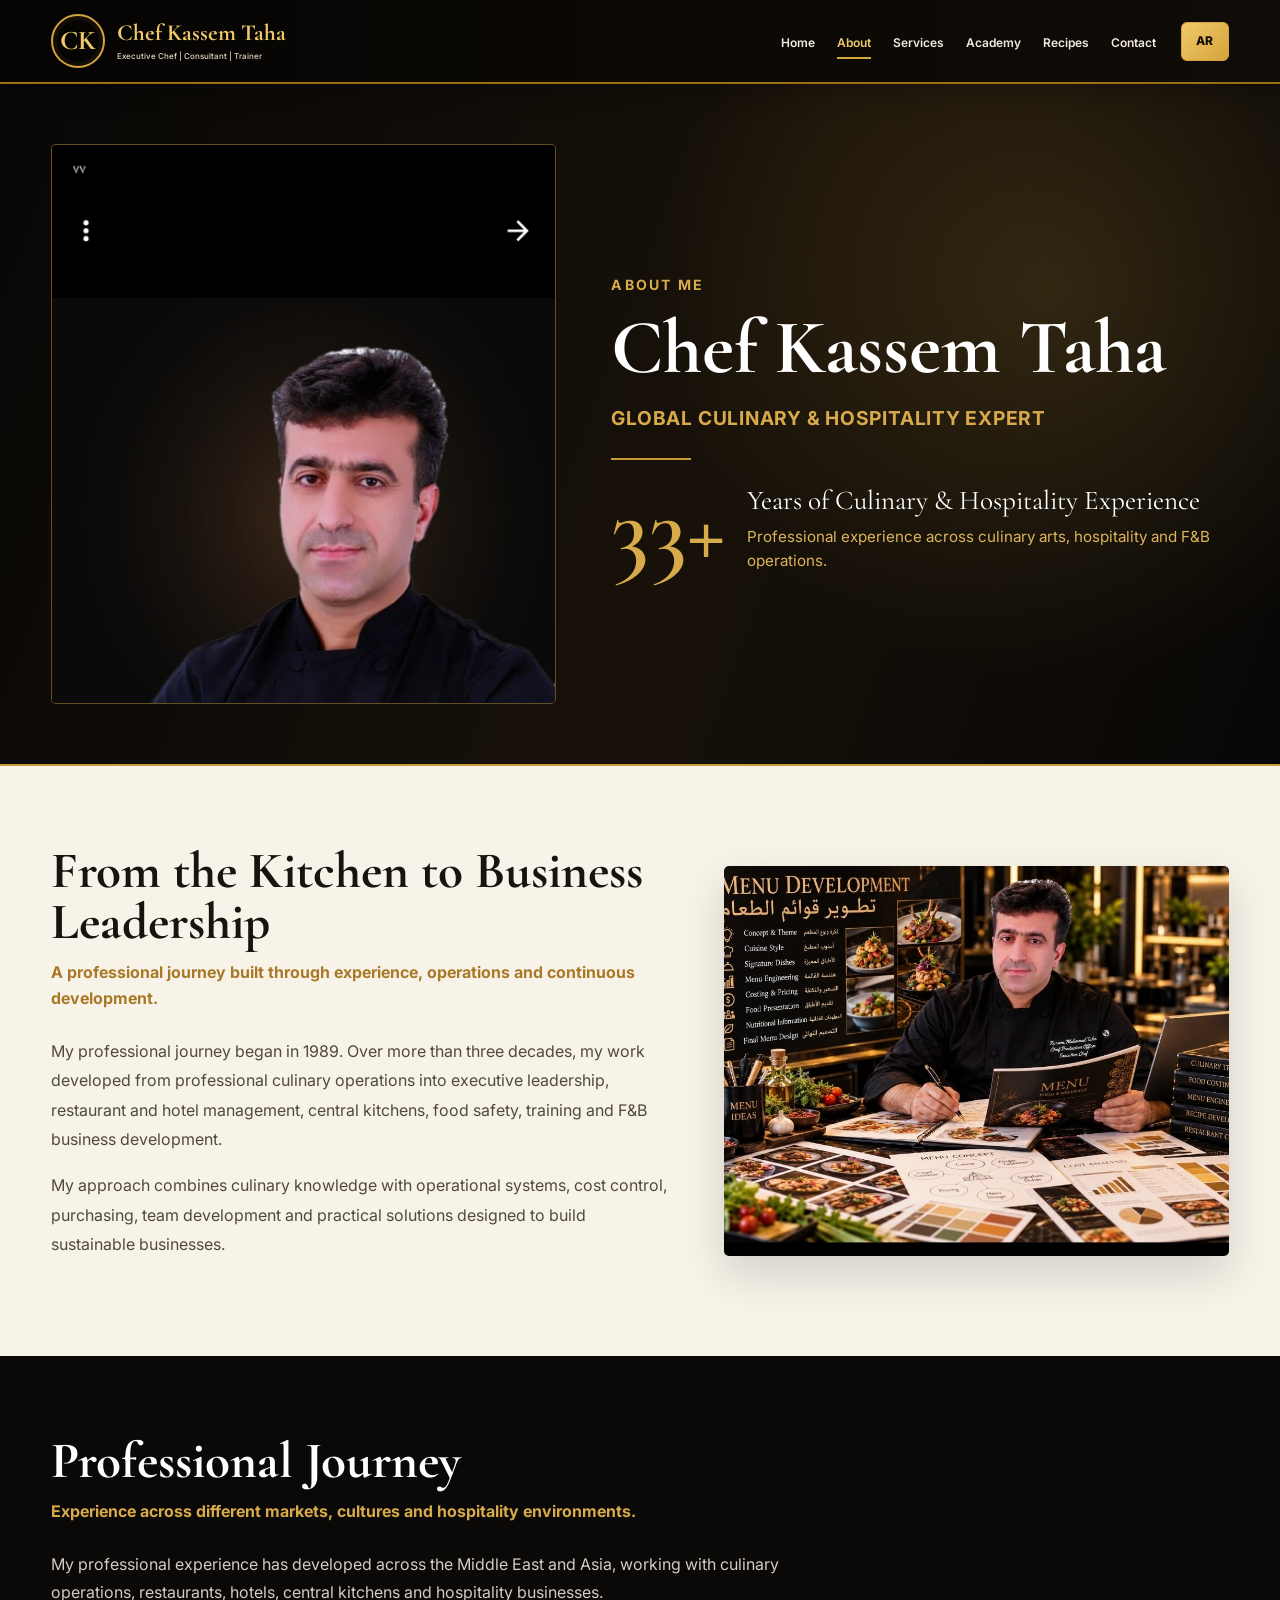
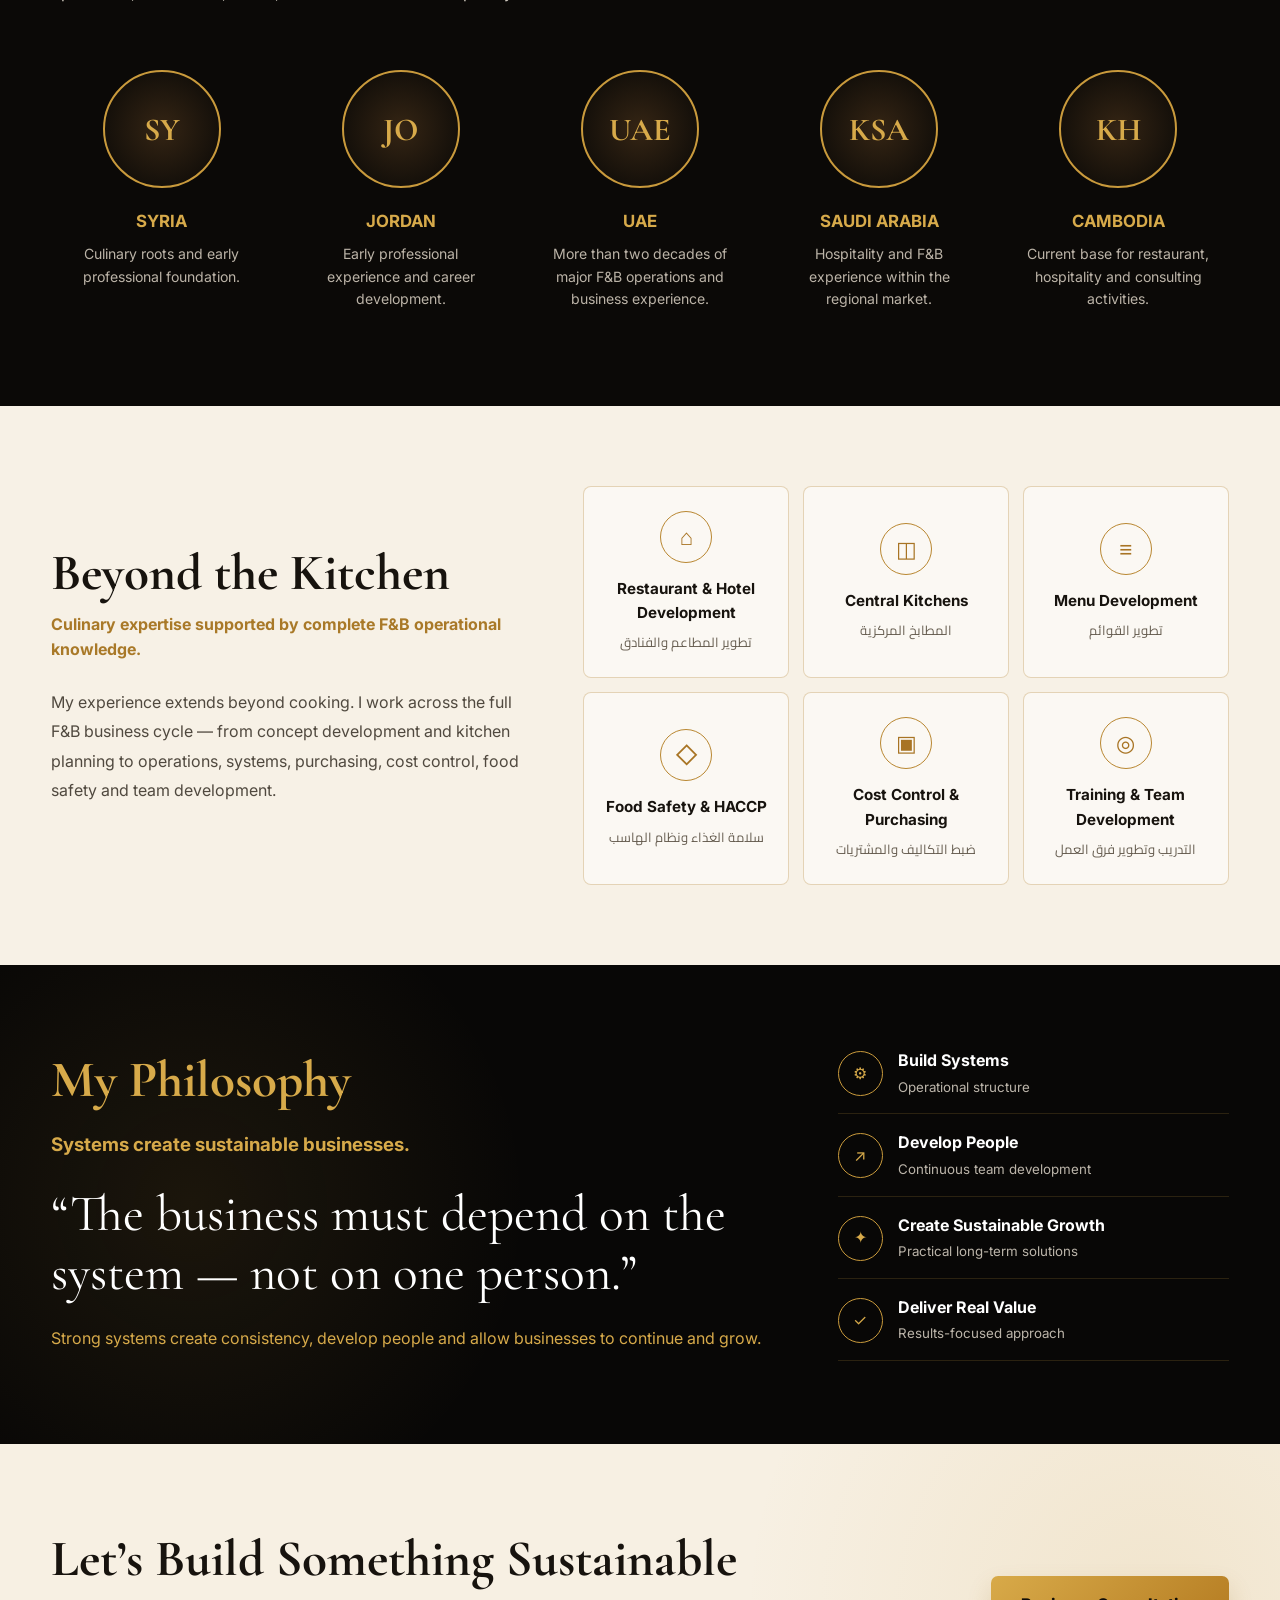
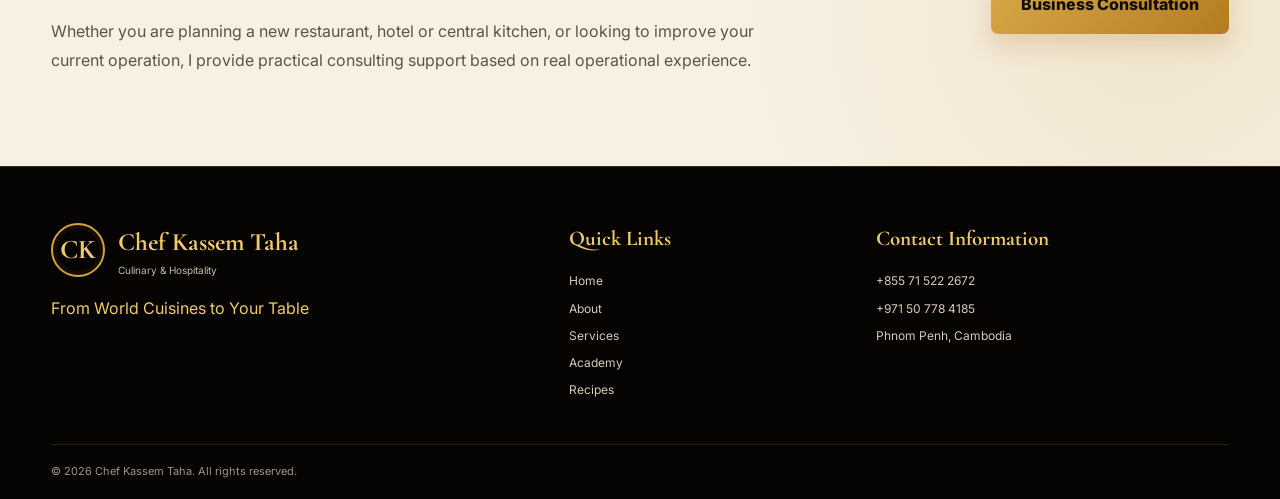
==== commit 9660df2e: "Update about.html Add About page" ====
--- a/about.html
+++ b/about.html
@@ -3,7 +3,6 @@
 
 <head>
   <meta charset="UTF-8">
-
   <meta name="viewport" content="width=device-width, initial-scale=1.0">
 
   <meta name="description"
@@ -21,31 +20,29 @@
   <link rel="stylesheet" href="style.css">
 
   <style>
-
-    /* =====================================================
+    /* =========================================
        ABOUT PAGE
-    ===================================================== */
+    ========================================= */
 
     .about-page {
-      background: #f6f0e5;
+      background: #f7f1e6;
       color: #17130e;
     }
 
     .about-container {
       width: min(1180px, 92%);
-      margin: auto;
+      margin: 0 auto;
     }
 
     /* HERO */
 
     .about-hero {
-      position: relative;
-      overflow: hidden;
       background:
-        radial-gradient(circle at 80% 30%, rgba(190,142,48,.18), transparent 35%),
-        linear-gradient(110deg, #080706 0%, #16100a 55%, #080706 100%);
+        radial-gradient(circle at 82% 30%, rgba(201,154,60,.18), transparent 34%),
+        linear-gradient(110deg, #080706 0%, #171109 55%, #080706 100%);
       color: #fff;
       border-bottom: 2px solid #c99a3c;
+      overflow: hidden;
     }
 
     .about-hero-grid {
@@ -58,65 +55,52 @@
     }
 
     .about-hero-image {
-      position: relative;
       height: 560px;
       overflow: hidden;
-      border-radius: 4px;
+      background: #111;
       border: 1px solid rgba(201,154,60,.45);
-      background: #111;
+      border-radius: 5px;
     }
 
     .about-hero-image img {
       width: 100%;
       height: 100%;
+      display: block;
       object-fit: cover;
       object-position: center top;
-      display: block;
-    }
-
-    .about-hero-content {
-      position: relative;
-      z-index: 2;
     }
 
     .about-label {
+      margin: 0 0 15px;
       color: #d7aa4a;
-      letter-spacing: .15em;
+      font-size: .88rem;
       font-weight: 700;
-      font-size: .85rem;
+      letter-spacing: .16em;
       text-transform: uppercase;
-      margin-bottom: 15px;
     }
 
     .about-hero h1 {
+      margin: 0 0 18px;
+      color: #fff;
       font-family: "Cormorant Garamond", serif;
       font-size: clamp(3.2rem, 6vw, 5.8rem);
       line-height: .95;
-      margin: 0 0 18px;
-      color: #fff;
     }
 
     .about-role {
+      margin-bottom: 8px;
       color: #d8aa4b;
+      font-size: 1.2rem;
       font-weight: 700;
-      font-size: 1.2rem;
+      letter-spacing: .04em;
       text-transform: uppercase;
-      letter-spacing: .04em;
-      margin-bottom: 8px;
-    }
-
-    .about-role-ar {
-      font-family: "Cairo", sans-serif;
-      color: #e0b85f;
-      font-size: 1.1rem;
-      margin-bottom: 30px;
     }
 
     .about-divider {
       width: 80px;
       height: 2px;
+      margin: 25px 0;
       background: #c99a3c;
-      margin: 25px 0;
     }
 
     .about-experience {
@@ -126,26 +110,26 @@
     }
 
     .about-experience strong {
+      color: #d7aa4a;
       font-family: "Cormorant Garamond", serif;
       font-size: 6rem;
+      font-weight: 600;
       line-height: .8;
-      color: #d7aa4a;
-      font-weight: 600;
     }
 
     .about-experience span {
+      color: #fff;
       font-family: "Cormorant Garamond", serif;
       font-size: 1.7rem;
       line-height: 1.15;
-      color: #fff;
     }
 
     .about-experience small {
       display: block;
-      font-family: "Cairo", sans-serif;
+      margin-top: 8px;
       color: #dcb45b;
       font-size: .95rem;
-      margin-top: 8px;
+      line-height: 1.6;
     }
 
     /* STORY */
@@ -158,28 +142,29 @@
     .about-story-grid {
       display: grid;
       grid-template-columns: 1.1fr .9fr;
+      align-items: center;
       gap: 55px;
-      align-items: center;
     }
 
     .about-section-title {
+      margin: 0 0 12px;
       font-family: "Cormorant Garamond", serif;
       font-size: clamp(2.5rem, 4vw, 4rem);
       line-height: 1;
-      margin: 0 0 10px;
-    }
-
-    .about-ar-title {
-      font-family: "Cairo", sans-serif;
-      font-size: 1.35rem;
+    }
+
+    .about-subtitle {
+      margin-bottom: 25px;
+      color: #a97928;
       font-weight: 700;
-      margin-bottom: 25px;
-    }
-
-    .about-story p {
-      line-height: 1.85;
+      line-height: 1.6;
+    }
+
+    .about-story p,
+    .beyond-copy p {
       color: #50493f;
       font-size: 1rem;
+      line-height: 1.85;
     }
 
     .about-story-image {
@@ -192,6 +177,7 @@
     .about-story-image img {
       width: 100%;
       height: 100%;
+      display: block;
       object-fit: cover;
       object-position: center;
     }
@@ -208,40 +194,38 @@
       color: #fff;
     }
 
-    .journey-section .about-ar-title {
+    .journey-section .about-subtitle {
       color: #d7aa4a;
     }
 
     .journey-intro {
-      max-width: 760px;
+      max-width: 780px;
+      margin: 0 0 48px;
+      color: #d2ccc2;
       line-height: 1.8;
-      color: #d2ccc2;
-      margin-bottom: 50px;
     }
 
     .journey-grid {
       display: grid;
       grid-template-columns: repeat(5, 1fr);
       gap: 18px;
-      position: relative;
     }
 
     .journey-card {
+      padding: 15px;
       text-align: center;
-      padding: 15px;
     }
 
     .journey-circle {
       width: 118px;
       height: 118px;
       margin: 0 auto 20px;
+      display: flex;
+      align-items: center;
+      justify-content: center;
+      border: 2px solid #c99a3c;
       border-radius: 50%;
-      border: 2px solid #c99a3c;
-      display: flex;
-      justify-content: center;
-      align-items: center;
-      background:
-        radial-gradient(circle, #352514 0%, #15100a 70%);
+      background: radial-gradient(circle, #352514 0%, #15100a 70%);
       color: #d7aa4a;
       font-family: "Cormorant Garamond", serif;
       font-size: 2rem;
@@ -249,23 +233,16 @@
     }
 
     .journey-card h3 {
+      margin: 0 0 8px;
       color: #d7aa4a;
-      margin: 0 0 5px;
       font-size: 1.05rem;
     }
 
-    .journey-card h4 {
-      font-family: "Cairo", sans-serif;
-      margin: 0 0 12px;
-      font-weight: 600;
-      color: #fff;
-    }
-
     .journey-card p {
+      margin: 0;
       color: #bbb3a7;
+      font-size: .88rem;
       line-height: 1.6;
-      font-size: .88rem;
-      margin: 0;
     }
 
     /* BEYOND */
@@ -278,13 +255,8 @@
     .beyond-grid {
       display: grid;
       grid-template-columns: .85fr 1.15fr;
+      align-items: center;
       gap: 55px;
-      align-items: center;
-    }
-
-    .beyond-copy p {
-      color: #50493f;
-      line-height: 1.8;
     }
 
     .expertise-grid {
@@ -296,87 +268,79 @@
     .expertise-card {
       min-height: 150px;
       padding: 24px 16px;
-      border: 1px solid rgba(176,127,43,.28);
-      border-radius: 8px;
-      background: rgba(255,255,255,.45);
-      text-align: center;
       display: flex;
       flex-direction: column;
       justify-content: center;
-      transition: transform .25s ease, box-shadow .25s ease;
-    }
-
-    .expertise-card:hover {
-      transform: translateY(-4px);
-      box-shadow: 0 12px 30px rgba(0,0,0,.08);
+      text-align: center;
+      background: rgba(255,255,255,.5);
+      border: 1px solid rgba(176,127,43,.3);
+      border-radius: 8px;
     }
 
     .expertise-icon {
       width: 52px;
       height: 52px;
-      border: 1px solid #b98731;
-      border-radius: 50%;
       margin: 0 auto 14px;
       display: flex;
       align-items: center;
       justify-content: center;
+      border: 1px solid #b98731;
+      border-radius: 50%;
       color: #a87424;
-      font-size: 1.5rem;
+      font-size: 1.4rem;
     }
 
     .expertise-card h3 {
+      margin: 0 0 7px;
       font-size: .95rem;
-      margin: 0 0 7px;
     }
 
     .expertise-card span {
+      color: #665d50;
       font-family: "Cairo", sans-serif;
       font-size: .82rem;
-      color: #665d50;
     }
 
     /* PHILOSOPHY */
 
-    .philosophy-section {
+    .about-philosophy {
+      padding: 75px 0;
       background:
-        linear-gradient(90deg, rgba(0,0,0,.97), rgba(16,12,7,.94));
+        radial-gradient(circle at 15% 50%, rgba(201,154,60,.10), transparent 30%),
+        #080706;
       color: #fff;
-      padding: 75px 0;
     }
 
     .philosophy-grid {
       display: grid;
       grid-template-columns: 1.3fr .7fr;
+      align-items: center;
       gap: 60px;
-      align-items: center;
-    }
-
-    .philosophy-section h2 {
+    }
+
+    .about-philosophy h2 {
+      margin: 0 0 8px;
       color: #d7aa4a;
       font-family: "Cormorant Garamond", serif;
       font-size: 3.2rem;
-      margin: 0 0 5px;
-    }
-
-    .philosophy-section h3 {
+    }
+
+    .about-philosophy h3 {
+      margin: 0 0 25px;
       color: #d7aa4a;
-      font-family: "Cairo", sans-serif;
-      margin: 0 0 25px;
-    }
-
-    .philosophy-quote {
+    }
+
+    .about-quote {
+      margin: 0;
+      color: #fff;
       font-family: "Cormorant Garamond", serif;
       font-size: clamp(2rem, 4vw, 3.5rem);
       line-height: 1.15;
-      margin: 0;
-      color: #fff;
-    }
-
-    .philosophy-quote-ar {
-      font-family: "Cairo", sans-serif;
+    }
+
+    .about-quote-note {
+      margin-top: 22px;
       color: #d7aa4a;
-      margin-top: 22px;
-      font-size: 1.1rem;
       line-height: 1.8;
     }
 
@@ -397,22 +361,20 @@
       width: 45px;
       height: 45px;
       flex: 0 0 45px;
-      border: 1px solid #c99a3c;
-      border-radius: 50%;
       display: flex;
       align-items: center;
       justify-content: center;
+      border: 1px solid #c99a3c;
+      border-radius: 50%;
       color: #d7aa4a;
     }
 
     .philosophy-value strong {
       display: block;
-      font-size: .95rem;
     }
 
     .philosophy-value small {
       color: #bcb5aa;
-      font-family: "Cairo", sans-serif;
     }
 
     /* CTA */
@@ -427,19 +389,14 @@
     .about-cta-grid {
       display: grid;
       grid-template-columns: 1fr auto;
+      align-items: center;
       gap: 50px;
-      align-items: center;
     }
 
     .about-cta h2 {
+      margin: 0 0 8px;
       font-family: "Cormorant Garamond", serif;
       font-size: clamp(2.4rem, 4vw, 3.8rem);
-      margin: 0 0 5px;
-    }
-
-    .about-cta h3 {
-      font-family: "Cairo", sans-serif;
-      margin: 0 0 18px;
     }
 
     .about-cta p {
@@ -449,11 +406,11 @@
     }
 
     .about-cta-button {
+      min-height: 58px;
+      padding: 0 30px;
       display: inline-flex;
       align-items: center;
       justify-content: center;
-      min-height: 58px;
-      padding: 0 30px;
       background: linear-gradient(135deg, #d8aa49, #b47b21);
       color: #100d08;
       text-decoration: none;
@@ -470,7 +427,7 @@
 
     html[dir="rtl"] .about-hero h1,
     html[dir="rtl"] .about-section-title,
-    html[dir="rtl"] .philosophy-section h2,
+    html[dir="rtl"] .about-philosophy h2,
     html[dir="rtl"] .about-cta h2 {
       font-family: "Cairo", sans-serif;
     }
@@ -521,6 +478,9 @@
         text-align: center;
       }
 
+      .about-cta-button {
+        width: 100%;
+      }
     }
 
     @media (max-width: 560px) {
@@ -530,7 +490,7 @@
       }
 
       .about-hero h1 {
-        font-size: 3.2rem;
+        font-size: 3.15rem;
       }
 
       .about-experience {
@@ -548,7 +508,7 @@
       .about-story,
       .journey-section,
       .beyond-section,
-      .philosophy-section,
+      .about-philosophy,
       .about-cta {
         padding: 55px 0;
       }
@@ -567,744 +527,629 @@
         height: 320px;
       }
 
-      .philosophy-section {
+      .about-philosophy {
         text-align: center;
       }
 
       .philosophy-value {
         text-align: start;
       }
-
-    }
-
+    }
   </style>
 </head>
 
-
 <body class="about-page">
 
-<!-- =====================================================
-     HEADER
-===================================================== -->
-
-<header class="site-header">
-
-  <div class="container header-inner">
-
-    <a href="index.html" class="brand">
-
-      <span class="brand-logo">CK</span>
-
-      <span class="brand-copy">
-
-        <strong>Chef Kassem Taha</strong>
-
-        <small
-          data-en="Executive Chef | Consultant | Trainer"
-          data-ar="شيف تنفيذي | مستشار | مدرب">
-          Executive Chef | Consultant | Trainer
-        </small>
-
-      </span>
-
-    </a>
-
-
-    <nav class="main-nav" id="mainNav">
-
-      <a href="index.html"
-         data-en="Home"
-         data-ar="الرئيسية">
-        Home
+  <!-- HEADER -->
+  <header class="site-header">
+    <div class="container header-inner">
+
+      <a href="index.html" class="brand">
+        <span class="brand-logo">CK</span>
+
+        <span class="brand-copy">
+          <strong>Chef Kassem Taha</strong>
+
+          <small
+            data-en="Executive Chef | Consultant | Trainer"
+            data-ar="شيف تنفيذي | مستشار | مدرب">
+            Executive Chef | Consultant | Trainer
+          </small>
+        </span>
       </a>
 
-      <a href="about.html"
-         class="active"
-         data-en="About"
-         data-ar="من أنا">
-        About
-      </a>
-
-      <a href="index.html#services"
-         data-en="Services"
-         data-ar="الخدمات">
-        Services
-      </a>
-
-      <a href="index.html#academy"
-         data-en="Academy"
-         data-ar="الأكاديمية">
-        Academy
-      </a>
-
-      <a href="index.html#cuisines"
-         data-en="Recipes"
-         data-ar="الوصفات">
-        Recipes
-      </a>
-
-      <a href="index.html#contact"
-         data-en="Contact"
-         data-ar="التواصل">
-        Contact
-      </a>
-
-    </nav>
-
-
-    <div class="header-actions">
-
-      <button
-        class="language-button"
-        id="languageButton"
-        type="button">
-        AR
-      </button>
-
-      <button
-        class="menu-button"
-        id="menuButton"
-        type="button"
-        aria-label="Open menu"
-        aria-expanded="false">
-
-        <span></span>
-        <span></span>
-        <span></span>
-
-      </button>
-
+      <nav class="main-nav" id="mainNav">
+
+        <a href="index.html"
+           data-en="Home"
+           data-ar="الرئيسية">
+          Home
+        </a>
+
+        <a href="about.html"
+           class="active"
+           data-en="About"
+           data-ar="من أنا">
+          About
+        </a>
+
+        <a href="index.html#services"
+           data-en="Services"
+           data-ar="الخدمات">
+          Services
+        </a>
+
+        <a href="index.html#academy"
+           data-en="Academy"
+           data-ar="الأكاديمية">
+          Academy
+        </a>
+
+        <a href="index.html#cuisines"
+           data-en="Recipes"
+           data-ar="الوصفات">
+          Recipes
+        </a>
+
+        <a href="index.html#contact"
+           data-en="Contact"
+           data-ar="التواصل">
+          Contact
+        </a>
+
+      </nav>
+
+      <div class="header-actions">
+
+        <button
+          class="language-button"
+          id="languageButton"
+          type="button"
+          aria-label="Switch language">
+          AR
+        </button>
+
+        <button
+          class="menu-button"
+          id="menuButton"
+          type="button"
+          aria-label="Open menu"
+          aria-expanded="false">
+
+          <span></span>
+          <span></span>
+          <span></span>
+
+        </button>
+
+      </div>
     </div>
-
-  </div>
-
-</header>
-
-
-<main>
-
-<!-- =====================================================
-     HERO
-===================================================== -->
-
-<section class="about-hero">
-
-  <div class="about-container about-hero-grid">
-
-    <div class="about-hero-image">
-
-      <img
-        src="Screenshot_٢٠٢٦١٠٠٦_١٩١١٠٨_Files by Google.jpg"
-        alt="Chef Kassem Taha">
-
-    </div>
-
-
-    <div class="about-hero-content">
-
-      <p class="about-label"
-         data-en="ABOUT ME"
-         data-ar="من أنا">
-        ABOUT ME
-      </p>
-
-      <h1>Chef Kassem Taha</h1>
-
-      <div class="about-role"
-           data-en="Global Culinary & Hospitality Expert"
-           data-ar="خبير عالمي في فنون الطهي والضيافة">
-        Global Culinary & Hospitality Expert
-      </div>
-
-      <div class="about-divider"></div>
-
-      <div class="about-experience">
-
-        <strong>33+</strong>
-
-        <div>
-
-          <span
-            data-en="Years of Culinary & Hospitality Experience"
-            data-ar="عاماً من الخبرة في فنون الطهي والضيافة">
-            Years of Culinary & Hospitality Experience
-          </span>
-
-          <small
-            data-en="Professional experience across culinary arts, hospitality and F&B operations."
-            data-ar="خبرة مهنية في فنون الطهي والضيافة وعمليات الأغذية والمشروبات.">
-            Professional experience across culinary arts,
-            hospitality and F&B operations.
-          </small>
+  </header>
+
+  <main>
+
+    <!-- HERO -->
+    <section class="about-hero">
+
+      <div class="about-container about-hero-grid">
+
+        <div class="about-hero-image">
+
+          <img
+            src="Screenshot_٢٠٢٦١٠٠٦_١٩١١٠٨_Files by Google.jpg"
+            alt="Chef Kassem Taha">
 
         </div>
 
-      </div>
-
-    </div>
-
-  </div>
-
-</section>
-
-
-<!-- =====================================================
-     STORY
-===================================================== -->
-
-<section class="about-story">
-
-  <div class="about-container about-story-grid">
-
-    <div>
-
-      <h2 class="about-section-title"
-          data-en="From the Kitchen to Business Leadership"
-          data-ar="من المطبخ إلى قيادة الأعمال">
-        From the Kitchen to Business Leadership
-      </h2>
-
-      <div class="about-ar-title"
-           data-en="A professional journey built through experience, operations and continuous development."
-           data-ar="مسيرة مهنية بُنيت بالخبرة والتشغيل والتطوير المستمر.">
-        A professional journey built through experience,
-        operations and continuous development.
-      </div>
-
-      <p
-        data-en="My professional journey began in 1989. Over more than three decades, my work developed from professional culinary operations into executive leadership, restaurant and hotel management, central kitchens, food safety, training and F&B business development."
-        data-ar="بدأت مسيرتي المهنية عام 1989. وعلى مدى أكثر من ثلاثة عقود، تطورت خبرتي من العمل الاحترافي في المطابخ إلى القيادة التنفيذية وإدارة المطاعم والفنادق والمطابخ المركزية وسلامة الغذاء والتدريب وتطوير أعمال الأغذية والمشروبات.">
-
-        My professional journey began in 1989. Over more than
-        three decades, my work developed from professional
-        culinary operations into executive leadership,
-        restaurant and hotel management, central kitchens,
-        food safety, training and F&B business development.
-
-      </p>
-
-      <p
-        data-en="My approach combines culinary knowledge with operational systems, cost control, purchasing, team development and practical solutions designed to build sustainable businesses."
-        data-ar="يجمع أسلوبي بين الخبرة في فنون الطهي والأنظمة التشغيلية وضبط التكاليف والمشتريات وتطوير فرق العمل والحلول العملية التي تساعد على بناء مشاريع مستدامة.">
-
-        My approach combines culinary knowledge with
-        operational systems, cost control, purchasing,
-        team development and practical solutions designed
-        to build sustainable businesses.
-
-      </p>
-
-    </div>
-
-
-    <div class="about-story-image">
-
-      <img
-        src="service-menu.jpg"
-        alt="Culinary and hospitality development">
-
-    </div>
-
-  </div>
-
-</section>
-
-
-<!-- =====================================================
-     PROFESSIONAL JOURNEY
-===================================================== -->
-
-<section class="journey-section">
-
-  <div class="about-container">
-
-    <h2 class="about-section-title"
-        data-en="Professional Journey"
-        data-ar="المسيرة المهنية">
-      Professional Journey
-    </h2>
-
-    <div class="about-ar-title"
-         data-en="Experience across different markets, cultures and hospitality environments."
-         data-ar="خبرة عبر أسواق وثقافات وبيئات ضيافة مختلفة.">
-      Experience across different markets, cultures and
-      hospitality environments.
-    </div>
-
-
-    <p class="journey-intro"
-       data-en="My professional experience has developed across the Middle East and Asia, working with culinary operations, restaurants, hotels, central kitchens and hospitality businesses."
-       data-ar="تطورت خبرتي المهنية عبر الشرق الأوسط وآسيا من خلال العمل في عمليات الطهي والمطاعم والفنادق والمطابخ المركزية ومشاريع الضيافة.">
-
-      My professional experience has developed across the
-      Middle East and Asia, working with culinary operations,
-      restaurants, hotels, central kitchens and hospitality
-      businesses.
-
-    </p>
-
-
-    <div class="journey-grid">
-
-      <article class="journey-card">
-
-        <div class="journey-circle">SY</div>
-
-        <h3>SYRIA</h3>
-
-        <h4 data-en="Syria"
-            data-ar="سوريا">
-          Syria
-        </h4>
-
-        <p
-          data-en="Culinary roots and early professional foundation."
-          data-ar="الجذور المهنية والبدايات في عالم الطهي.">
-          Culinary roots and early professional foundation.
-        </p>
-
-      </article>
-
-
-      <article class="journey-card">
-
-        <div class="journey-circle">JO</div>
-
-        <h3>JORDAN</h3>
-
-        <h4 data-en="Jordan"
-            data-ar="الأردن">
-          Jordan
-        </h4>
-
-        <p
-          data-en="Early professional experience and career development."
-          data-ar="خبرة مهنية مبكرة وتطور في المسيرة العملية.">
-          Early professional experience and career development.
-        </p>
-
-      </article>
-
-
-      <article class="journey-card">
-
-        <div class="journey-circle">UAE</div>
-
-        <h3>UAE</h3>
-
-        <h4 data-en="United Arab Emirates"
-            data-ar="الإمارات">
-          United Arab Emirates
-        </h4>
-
-        <p
-          data-en="More than two decades of major F&B operations and business experience."
-          data-ar="أكثر من عقدين من الخبرة في عمليات الأغذية والمشروبات والأعمال.">
-          More than two decades of major F&B operations
-          and business experience.
-        </p>
-
-      </article>
-
-
-      <article class="journey-card">
-
-        <div class="journey-circle">KSA</div>
-
-        <h3>SAUDI ARABIA</h3>
-
-        <h4 data-en="Saudi Arabia"
-            data-ar="السعودية">
-          Saudi Arabia
-        </h4>
-
-        <p
-          data-en="Hospitality and F&B experience within the regional market."
-          data-ar="خبرة في قطاع الضيافة والأغذية والمشروبات ضمن السوق الإقليمي.">
-          Hospitality and F&B experience within the regional market.
-        </p>
-
-      </article>
-
-
-      <article class="journey-card">
-
-        <div class="journey-circle">KH</div>
-
-        <h3>CAMBODIA</h3>
-
-        <h4 data-en="Cambodia"
-            data-ar="كمبوديا">
-          Cambodia
-        </h4>
-
-        <p
-          data-en="Current base for restaurant, hospitality and consulting activities."
-          data-ar="المقر الحالي لأعمال المطاعم والضيافة والاستشارات.">
-          Current base for restaurant, hospitality
-          and consulting activities.
-        </p>
-
-      </article>
-
-    </div>
-
-  </div>
-
-</section>
-
-
-<!-- =====================================================
-     BEYOND THE KITCHEN
-===================================================== -->
-
-<section class="beyond-section">
-
-  <div class="about-container beyond-grid">
-
-    <div class="beyond-copy">
-
-      <h2 class="about-section-title"
-          data-en="Beyond the Kitchen"
-          data-ar="أبعد من المطبخ">
-        Beyond the Kitchen
-      </h2>
-
-      <div class="about-ar-title"
-           data-en="Culinary expertise supported by complete F&B operational knowledge."
-           data-ar="خبرة في فنون الطهي مدعومة بمعرفة متكاملة بعمليات الأغذية والمشروبات.">
-        Culinary expertise supported by complete
-        F&B operational knowledge.
-      </div>
-
-      <p
-        data-en="My experience extends beyond cooking. I work across the full F&B business cycle — from concept development and kitchen planning to operations, systems, purchasing, cost control, food safety and team development."
-        data-ar="خبرتي لا تقتصر على الطهي. أعمل عبر دورة أعمال الأغذية والمشروبات كاملة، من تطوير الفكرة وتخطيط المطابخ إلى التشغيل والأنظمة والمشتريات وضبط التكاليف وسلامة الغذاء وتطوير فرق العمل.">
-
-        My experience extends beyond cooking. I work across
-        the full F&B business cycle — from concept development
-        and kitchen planning to operations, systems,
-        purchasing, cost control, food safety and team development.
-
-      </p>
-
-    </div>
-
-
-    <div class="expertise-grid">
-
-      <article class="expertise-card">
-        <div class="expertise-icon">⌂</div>
-        <h3>Restaurant & Hotel Development</h3>
-        <span>تطوير المطاعم والفنادق</span>
-      </article>
-
-      <article class="expertise-card">
-        <div class="expertise-icon">◫</div>
-        <h3>Central Kitchens</h3>
-        <span>المطابخ المركزية</span>
-      </article>
-
-      <article class="expertise-card">
-        <div class="expertise-icon">≡</div>
-        <h3>Menu Development</h3>
-        <span>تطوير القوائم</span>
-      </article>
-
-      <article class="expertise-card">
-        <div class="expertise-icon">◇</div>
-        <h3>Food Safety & HACCP</h3>
-        <span>سلامة الغذاء ونظام الهاسب</span>
-      </article>
-
-      <article class="expertise-card">
-        <div class="expertise-icon">▣</div>
-        <h3>Cost Control & Purchasing</h3>
-        <span>ضبط التكاليف والمشتريات</span>
-      </article>
-
-      <article class="expertise-card">
-        <div class="expertise-icon">◎</div>
-        <h3>Training & Team Development</h3>
-        <span>التدريب وتطوير فرق العمل</span>
-      </article>
-
-    </div>
-
-  </div>
-
-</section>
-
-
-<!-- =====================================================
-     PHILOSOPHY
-===================================================== -->
-
-<section class="philosophy-section">
-
-  <div class="about-container philosophy-grid">
-
-    <div>
-
-      <h2 data-en="My Philosophy"
-          data-ar="فلسفتي">
-        My Philosophy
-      </h2>
-
-      <h3 data-en="Systems create sustainable businesses."
-          data-ar="الأنظمة تصنع أعمالاً مستدامة.">
-        Systems create sustainable businesses.
-      </h3>
-
-      <blockquote class="philosophy-quote"
-                  data-en="“The business must depend on the system — not on one person.”"
-                  data-ar="«يجب أن يعتمد العمل على النظام، وليس على شخص واحد.»">
-        “The business must depend on the system —
-        not on one person.”
-      </blockquote>
-
-      <p class="philosophy-quote-ar"
-         data-en="Strong systems create consistency, develop people and allow businesses to continue and grow."
-         data-ar="الأنظمة القوية تحقق الاستمرارية وتطوّر الأشخاص وتساعد الأعمال على الاستمرار والنمو.">
-        Strong systems create consistency, develop people
-        and allow businesses to continue and grow.
-      </p>
-
-    </div>
-
-
-    <div class="philosophy-values">
-
-      <div class="philosophy-value">
-        <span class="philosophy-value-icon">⚙</span>
-        <div>
-          <strong data-en="Build Systems"
-                  data-ar="بناء الأنظمة">
-            Build Systems
-          </strong>
-          <small data-en="Operational structure"
-                 data-ar="هيكل تشغيلي واضح">
-            Operational structure
-          </small>
+        <div class="about-hero-content">
+
+          <p class="about-label"
+             data-en="ABOUT ME"
+             data-ar="من أنا">
+            ABOUT ME
+          </p>
+
+          <h1>Chef Kassem Taha</h1>
+
+          <div class="about-role"
+               data-en="Global Culinary & Hospitality Expert"
+               data-ar="خبير عالمي في فنون الطهي والضيافة">
+            Global Culinary & Hospitality Expert
+          </div>
+
+          <div class="about-divider"></div>
+
+          <div class="about-experience">
+
+            <strong>33+</strong>
+
+            <div>
+              <span
+                data-en="Years of Culinary & Hospitality Experience"
+                data-ar="عاماً من الخبرة في فنون الطهي والضيافة">
+                Years of Culinary & Hospitality Experience
+              </span>
+
+              <small
+                data-en="Professional experience across culinary arts, hospitality and F&B operations."
+                data-ar="خبرة مهنية في فنون الطهي والضيافة وعمليات الأغذية والمشروبات.">
+                Professional experience across culinary arts,
+                hospitality and F&B operations.
+              </small>
+            </div>
+
+          </div>
         </div>
       </div>
-
-      <div class="philosophy-value">
-        <span class="philosophy-value-icon">↗</span>
+    </section>
+
+    <!-- STORY -->
+    <section class="about-story">
+
+      <div class="about-container about-story-grid">
+
         <div>
-          <strong data-en="Develop People"
-                  data-ar="تطوير الأشخاص">
-            Develop People
-          </strong>
-          <small data-en="Continuous team development"
-                 data-ar="تطوير مستمر للفريق">
-            Continuous team development
-          </small>
+
+          <h2 class="about-section-title"
+              data-en="From the Kitchen to Business Leadership"
+              data-ar="من المطبخ إلى قيادة الأعمال">
+            From the Kitchen to Business Leadership
+          </h2>
+
+          <div class="about-subtitle"
+               data-en="A professional journey built through experience, operations and continuous development."
+               data-ar="مسيرة مهنية بُنيت بالخبرة والتشغيل والتطوير المستمر.">
+            A professional journey built through experience,
+            operations and continuous development.
+          </div>
+
+          <p
+            data-en="My professional journey began in 1989. Over more than three decades, my work developed from professional culinary operations into executive leadership, restaurant and hotel management, central kitchens, food safety, training and F&B business development."
+            data-ar="بدأت مسيرتي المهنية عام 1989. وعلى مدى أكثر من ثلاثة عقود، تطورت خبرتي من العمل الاحترافي في المطابخ إلى القيادة التنفيذية وإدارة المطاعم والفنادق والمطابخ المركزية وسلامة الغذاء والتدريب وتطوير أعمال الأغذية والمشروبات.">
+            My professional journey began in 1989. Over more than
+            three decades, my work developed from professional
+            culinary operations into executive leadership,
+            restaurant and hotel management, central kitchens,
+            food safety, training and F&B business development.
+          </p>
+
+          <p
+            data-en="My approach combines culinary knowledge with operational systems, cost control, purchasing, team development and practical solutions designed to build sustainable businesses."
+            data-ar="يجمع أسلوبي بين الخبرة في فنون الطهي والأنظمة التشغيلية وضبط التكاليف والمشتريات وتطوير فرق العمل والحلول العملية التي تساعد على بناء مشاريع مستدامة.">
+            My approach combines culinary knowledge with
+            operational systems, cost control, purchasing,
+            team development and practical solutions designed
+            to build sustainable businesses.
+          </p>
+
+        </div>
+
+        <div class="about-story-image">
+          <img
+            src="service-menu.jpg"
+            alt="Culinary and hospitality development">
+        </div>
+
+      </div>
+    </section>
+
+    <!-- PROFESSIONAL JOURNEY -->
+    <section class="journey-section">
+
+      <div class="about-container">
+
+        <h2 class="about-section-title"
+            data-en="Professional Journey"
+            data-ar="المسيرة المهنية">
+          Professional Journey
+        </h2>
+
+        <div class="about-subtitle"
+             data-en="Experience across different markets, cultures and hospitality environments."
+             data-ar="خبرة عبر أسواق وثقافات وبيئات ضيافة مختلفة.">
+          Experience across different markets, cultures and hospitality environments.
+        </div>
+
+        <p class="journey-intro"
+           data-en="My professional experience has developed across the Middle East and Asia, working with culinary operations, restaurants, hotels, central kitchens and hospitality businesses."
+           data-ar="تطورت خبرتي المهنية عبر الشرق الأوسط وآسيا من خلال العمل في عمليات الطهي والمطاعم والفنادق والمطابخ المركزية ومشاريع الضيافة.">
+          My professional experience has developed across the
+          Middle East and Asia, working with culinary operations,
+          restaurants, hotels, central kitchens and hospitality businesses.
+        </p>
+
+        <div class="journey-grid">
+
+          <article class="journey-card">
+            <div class="journey-circle">SY</div>
+            <h3 data-en="SYRIA" data-ar="سوريا">SYRIA</h3>
+            <p
+              data-en="Culinary roots and early professional foundation."
+              data-ar="الجذور المهنية والبدايات في عالم الطهي.">
+              Culinary roots and early professional foundation.
+            </p>
+          </article>
+
+          <article class="journey-card">
+            <div class="journey-circle">JO</div>
+            <h3 data-en="JORDAN" data-ar="الأردن">JORDAN</h3>
+            <p
+              data-en="Early professional experience and career development."
+              data-ar="خبرة مهنية مبكرة وتطور في المسيرة العملية.">
+              Early professional experience and career development.
+            </p>
+          </article>
+
+          <article class="journey-card">
+            <div class="journey-circle">UAE</div>
+            <h3 data-en="UAE" data-ar="الإمارات">UAE</h3>
+            <p
+              data-en="More than two decades of major F&B operations and business experience."
+              data-ar="أكثر من عقدين من الخبرة في عمليات الأغذية والمشروبات والأعمال.">
+              More than two decades of major F&B operations
+              and business experience.
+            </p>
+          </article>
+
+          <article class="journey-card">
+            <div class="journey-circle">KSA</div>
+            <h3 data-en="SAUDI ARABIA" data-ar="السعودية">
+              SAUDI ARABIA
+            </h3>
+            <p
+              data-en="Hospitality and F&B experience within the regional market."
+              data-ar="خبرة في قطاع الضيافة والأغذية والمشروبات ضمن السوق الإقليمي.">
+              Hospitality and F&B experience within the regional market.
+            </p>
+          </article>
+
+          <article class="journey-card">
+            <div class="journey-circle">KH</div>
+            <h3 data-en="CAMBODIA" data-ar="كمبوديا">
+              CAMBODIA
+            </h3>
+            <p
+              data-en="Current base for restaurant, hospitality and consulting activities."
+              data-ar="المقر الحالي لأعمال المطاعم والضيافة والاستشارات.">
+              Current base for restaurant, hospitality and consulting activities.
+            </p>
+          </article>
+
         </div>
       </div>
-
-      <div class="philosophy-value">
-        <span class="philosophy-value-icon">✦</span>
-        <div>
-          <strong data-en="Create Sustainable Growth"
-                  data-ar="تحقيق نمو مستدام">
-            Create Sustainable Growth
-          </strong>
-          <small data-en="Practical long-term solutions"
-                 data-ar="حلول عملية طويلة الأمد">
-            Practical long-term solutions
-          </small>
+    </section>
+
+    <!-- BEYOND THE KITCHEN -->
+    <section class="beyond-section">
+
+      <div class="about-container beyond-grid">
+
+        <div class="beyond-copy">
+
+          <h2 class="about-section-title"
+              data-en="Beyond the Kitchen"
+              data-ar="أبعد من المطبخ">
+            Beyond the Kitchen
+          </h2>
+
+          <div class="about-subtitle"
+               data-en="Culinary expertise supported by complete F&B operational knowledge."
+               data-ar="خبرة في فنون الطهي مدعومة بمعرفة متكاملة بعمليات الأغذية والمشروبات.">
+            Culinary expertise supported by complete F&B operational knowledge.
+          </div>
+
+          <p
+            data-en="My experience extends beyond cooking. I work across the full F&B business cycle — from concept development and kitchen planning to operations, systems, purchasing, cost control, food safety and team development."
+            data-ar="خبرتي لا تقتصر على الطهي. أعمل عبر دورة أعمال الأغذية والمشروبات كاملة، من تطوير الفكرة وتخطيط المطابخ إلى التشغيل والأنظمة والمشتريات وضبط التكاليف وسلامة الغذاء وتطوير فرق العمل.">
+            My experience extends beyond cooking. I work across
+            the full F&B business cycle — from concept development
+            and kitchen planning to operations, systems, purchasing,
+            cost control, food safety and team development.
+          </p>
+
+        </div>
+
+        <div class="expertise-grid">
+
+          <article class="expertise-card">
+            <div class="expertise-icon">⌂</div>
+            <h3 data-en="Restaurant & Hotel Development"
+                data-ar="تطوير المطاعم والفنادق">
+              Restaurant & Hotel Development
+            </h3>
+            <span>تطوير المطاعم والفنادق</span>
+          </article>
+
+          <article class="expertise-card">
+            <div class="expertise-icon">◫</div>
+            <h3 data-en="Central Kitchens"
+                data-ar="المطابخ المركزية">
+              Central Kitchens
+            </h3>
+            <span>المطابخ المركزية</span>
+          </article>
+
+          <article class="expertise-card">
+            <div class="expertise-icon">≡</div>
+            <h3 data-en="Menu Development"
+                data-ar="تطوير القوائم">
+              Menu Development
+            </h3>
+            <span>تطوير القوائم</span>
+          </article>
+
+          <article class="expertise-card">
+            <div class="expertise-icon">◇</div>
+            <h3 data-en="Food Safety & HACCP"
+                data-ar="سلامة الغذاء ونظام الهاسب">
+              Food Safety & HACCP
+            </h3>
+            <span>سلامة الغذاء ونظام الهاسب</span>
+          </article>
+
+          <article class="expertise-card">
+            <div class="expertise-icon">▣</div>
+            <h3 data-en="Cost Control & Purchasing"
+                data-ar="ضبط التكاليف والمشتريات">
+              Cost Control & Purchasing
+            </h3>
+            <span>ضبط التكاليف والمشتريات</span>
+          </article>
+
+          <article class="expertise-card">
+            <div class="expertise-icon">◎</div>
+            <h3 data-en="Training & Team Development"
+                data-ar="التدريب وتطوير فرق العمل">
+              Training & Team Development
+            </h3>
+            <span>التدريب وتطوير فرق العمل</span>
+          </article>
+
         </div>
       </div>
-
-      <div class="philosophy-value">
-        <span class="philosophy-value-icon">✓</span>
+    </section>
+
+    <!-- PHILOSOPHY -->
+    <section class="about-philosophy">
+
+      <div class="about-container philosophy-grid">
+
         <div>
-          <strong data-en="Deliver Real Value"
-                  data-ar="تقديم قيمة حقيقية">
-            Deliver Real Value
-          </strong>
-          <small data-en="Results-focused approach"
-                 data-ar="منهج يركز على النتائج">
-            Results-focused approach
-          </small>
+
+          <h2 data-en="My Philosophy"
+              data-ar="فلسفتي">
+            My Philosophy
+          </h2>
+
+          <h3 data-en="Systems create sustainable businesses."
+              data-ar="الأنظمة تصنع أعمالاً مستدامة.">
+            Systems create sustainable businesses.
+          </h3>
+
+          <blockquote class="about-quote"
+                      data-en="“The business must depend on the system — not on one person.”"
+                      data-ar="«يجب أن يعتمد العمل على النظام، وليس على شخص واحد.»">
+            “The business must depend on the system — not on one person.”
+          </blockquote>
+
+          <p class="about-quote-note"
+             data-en="Strong systems create consistency, develop people and allow businesses to continue and grow."
+             data-ar="الأنظمة القوية تحقق الاستمرارية وتطوّر الأشخاص وتساعد الأعمال على الاستمرار والنمو.">
+            Strong systems create consistency, develop people
+            and allow businesses to continue and grow.
+          </p>
+
+        </div>
+
+        <div class="philosophy-values">
+
+          <div class="philosophy-value">
+            <span class="philosophy-value-icon">⚙</span>
+            <div>
+              <strong data-en="Build Systems"
+                      data-ar="بناء الأنظمة">
+                Build Systems
+              </strong>
+              <small data-en="Operational structure"
+                     data-ar="هيكل تشغيلي واضح">
+                Operational structure
+              </small>
+            </div>
+          </div>
+
+          <div class="philosophy-value">
+            <span class="philosophy-value-icon">↗</span>
+            <div>
+              <strong data-en="Develop People"
+                      data-ar="تطوير الأشخاص">
+                Develop People
+              </strong>
+              <small data-en="Continuous team development"
+                     data-ar="تطوير مستمر للفريق">
+                Continuous team development
+              </small>
+            </div>
+          </div>
+
+          <div class="philosophy-value">
+            <span class="philosophy-value-icon">✦</span>
+            <div>
+              <strong data-en="Create Sustainable Growth"
+                      data-ar="تحقيق نمو مستدام">
+                Create Sustainable Growth
+              </strong>
+              <small data-en="Practical long-term solutions"
+                     data-ar="حلول عملية طويلة الأمد">
+                Practical long-term solutions
+              </small>
+            </div>
+          </div>
+
+          <div class="philosophy-value">
+            <span class="philosophy-value-icon">✓</span>
+            <div>
+              <strong data-en="Deliver Real Value"
+                      data-ar="تقديم قيمة حقيقية">
+                Deliver Real Value
+              </strong>
+              <small data-en="Results-focused approach"
+                     data-ar="منهج يركز على النتائج">
+                Results-focused approach
+              </small>
+            </div>
+          </div>
+
         </div>
       </div>
+    </section>
+
+    <!-- CTA -->
+    <section class="about-cta">
+
+      <div class="about-container about-cta-grid">
+
+        <div>
+
+          <h2 data-en="Let’s Build Something Sustainable"
+              data-ar="لنبنِ مشروعاً مستداماً">
+            Let’s Build Something Sustainable
+          </h2>
+
+          <p
+            data-en="Whether you are planning a new restaurant, hotel or central kitchen, or looking to improve your current operation, I provide practical consulting support based on real operational experience."
+            data-ar="سواء كنت تخطط لمطعم جديد أو فندق أو مطبخ مركزي، أو ترغب في تطوير عملياتك الحالية، أقدم دعماً استشارياً عملياً مبنياً على خبرة تشغيلية حقيقية.">
+            Whether you are planning a new restaurant, hotel or
+            central kitchen, or looking to improve your current
+            operation, I provide practical consulting support
+            based on real operational experience.
+          </p>
+
+        </div>
+
+        <a href="index.html#contact"
+           class="about-cta-button"
+           data-en="Business Consultation"
+           data-ar="اطلب استشارة">
+          Business Consultation
+        </a>
+
+      </div>
+    </section>
+
+  </main>
+
+  <!-- FOOTER -->
+  <footer class="site-footer">
+
+    <div class="container footer-grid">
+
+      <div class="footer-brand">
+
+        <div class="footer-brand-title">
+
+          <span class="brand-logo">CK</span>
+
+          <div>
+            <strong>Chef Kassem Taha</strong>
+
+            <small
+              data-en="Culinary & Hospitality"
+              data-ar="فنون الطهي والضيافة">
+              Culinary & Hospitality
+            </small>
+          </div>
+
+        </div>
+
+        <p data-en="From World Cuisines to Your Table"
+           data-ar="من مطابخ العالم إلى مائدتكم">
+          From World Cuisines to Your Table
+        </p>
+
+      </div>
+
+      <div class="footer-links">
+
+        <h3 data-en="Quick Links"
+            data-ar="روابط سريعة">
+          Quick Links
+        </h3>
+
+        <a href="index.html"
+           data-en="Home"
+           data-ar="الرئيسية">
+          Home
+        </a>
+
+        <a href="about.html"
+           data-en="About"
+           data-ar="من أنا">
+          About
+        </a>
+
+        <a href="index.html#services"
+           data-en="Services"
+           data-ar="الخدمات">
+          Services
+        </a>
+
+        <a href="index.html#academy"
+           data-en="Academy"
+           data-ar="الأكاديمية">
+          Academy
+        </a>
+
+        <a href="index.html#cuisines"
+           data-en="Recipes"
+           data-ar="الوصفات">
+          Recipes
+        </a>
+
+      </div>
+
+      <div class="footer-contact">
+
+        <h3 data-en="Contact Information"
+            data-ar="معلومات التواصل">
+          Contact Information
+        </h3>
+
+        <a class="ltr-contact"
+           href="tel:+855715222672">
+          +855 71 522 2672
+        </a>
+
+        <a class="ltr-contact"
+           href="https://wa.me/971507784185"
+           target="_blank"
+           rel="noopener noreferrer">
+          +971 50 778 4185
+        </a>
+
+        <span data-en="Phnom Penh, Cambodia"
+              data-ar="بنوم بنه، كمبوديا">
+          Phnom Penh, Cambodia
+        </span>
+
+      </div>
 
     </div>
 
-  </div>
-
-</section>
-
-
-<!-- =====================================================
-     CALL TO ACTION
-===================================================== -->
-
-<section class="about-cta">
-
-  <div class="about-container about-cta-grid">
-
-    <div>
-
-      <h2 data-en="Let’s Build Something Sustainable"
-          data-ar="لنبنِ مشروعاً مستداماً">
-        Let’s Build Something Sustainable
-      </h2>
-
-      <h3 data-en="Professional support from concept to operation."
-          data-ar="دعم مهني من الفكرة حتى التشغيل.">
-        Professional support from concept to operation.
-      </h3>
-
-      <p
-        data-en="Whether you are planning a new restaurant, hotel or central kitchen, or looking to improve your current operation, I provide practical consulting support based on real operational experience."
-        data-ar="سواء كنت تخطط لمطعم جديد أو فندق أو مطبخ مركزي، أو ترغب في تطوير عملياتك الحالية، أقدم دعماً استشارياً عملياً مبنياً على خبرة تشغيلية حقيقية.">
-
-        Whether you are planning a new restaurant, hotel or
-        central kitchen, or looking to improve your current
-        operation, I provide practical consulting support
-        based on real operational experience.
-
-      </p>
+    <div class="container footer-bottom">
+
+      <span>
+        © <span id="year"></span> Chef Kassem Taha.
+        <span data-en="All rights reserved."
+              data-ar="جميع الحقوق محفوظة.">
+          All rights reserved.
+        </span>
+      </span>
 
     </div>
 
-
-    <a href="index.html#contact"
-       class="about-cta-button"
-       data-en="Business Consultation"
-       data-ar="اطلب استشارة">
-      Business Consultation
-    </a>
-
-  </div>
-
-</section>
-
-</main>
-
-
-<!-- =====================================================
-     FOOTER
-===================================================== -->
-
-<footer class="site-footer">
-
-  <div class="container footer-grid">
-
-    <div class="footer-brand">
-
-      <div class="footer-brand-title">
-
-        <span class="brand-logo">CK</span>
-
-        <div>
-          <strong>Chef Kassem Taha</strong>
-
-          <small
-            data-en="Culinary & Hospitality"
-            data-ar="فنون الطهي والضيافة">
-            Culinary & Hospitality
-          </small>
-        </div>
-
-      </div>
-
-      <p data-en="From World Cuisines to Your Table"
-         data-ar="من مطابخ العالم إلى مائدتكم">
-        From World Cuisines to Your Table
-      </p>
-
-    </div>
-
-
-    <div class="footer-links">
-
-      <h3 data-en="Quick Links"
-          data-ar="روابط سريعة">
-        Quick Links
-      </h3>
-
-      <a href="index.html"
-         data-en="Home"
-         data-ar="الرئيسية">
-        Home
-      </a>
-
-      <a href="about.html"
-         data-en="About"
-         data-ar="من أنا">
-        About
-      </a>
-
-      <a href="index.html#services"
-         data-en="Services"
-         data-ar="الخدمات">
-        Services
-      </a>
-
-      <a href="index.html#academy"
-         data-en="Academy"
-         data-ar="الأكاديمية">
-        Academy
-      </a>
-
-      <a href="index.html#cuisines"
-         data-en="Recipes"
-         data-ar="الوصفات">
-        Recipes
-      </a>
-
-    </div>
-
-
-    <div class="footer-contact">
-
-      <h3 data-en="Contact Information"
-          data-ar="معلومات التواصل">
-        Contact Information
-      </h3>
-
-      <a class="ltr-contact"
-         href="tel:+855715222672">
-        +855 71 522 2672
-      </a>
-
-      <a class="ltr-contact"
-         href="https://wa.me/971507784185"
-         target="_blank"
-         rel="noopener noreferrer">
-        +971 50 778 4185
-      </a>
-
-      <span data-en="Phnom Penh, Cambodia"
-            data-ar="بنوم بنه، كمبوديا">
-        Phnom Penh, Cambodia
-      </span>
-
-    </div>
-
-  </div>
-
-
-  <div class="container footer-bottom">
-
-    <span>
-      © <span id="year"></span> Chef Kassem Taha.
-      <span data-en="All rights reserved."
-            data-ar="جميع الحقوق محفوظة.">
-        All rights reserved.
-      </span>
-    </span>
-
-  </div>
-
-</footer>
-
-
-<script src="script.js"></script>
+  </footer>
+
+  <script src="script.js"></script>
 
 </body>
-  </html>
+</html>
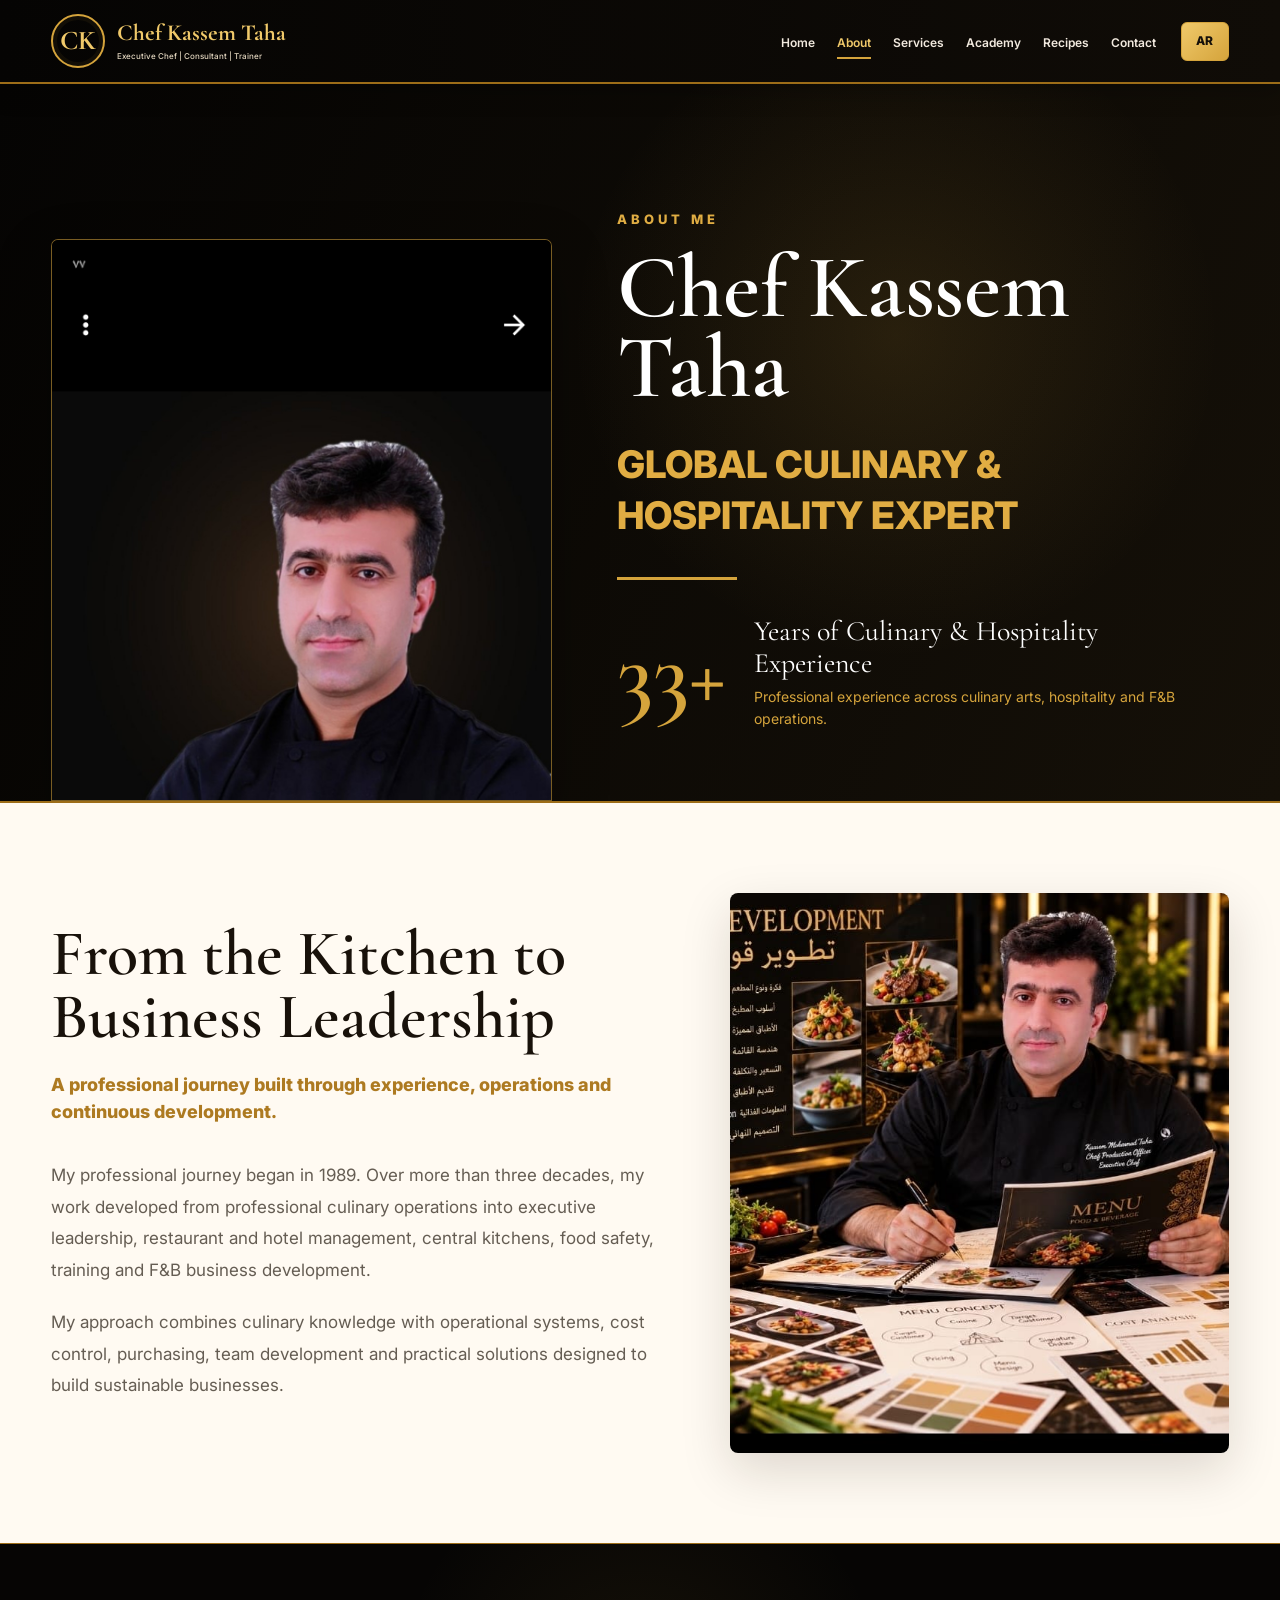
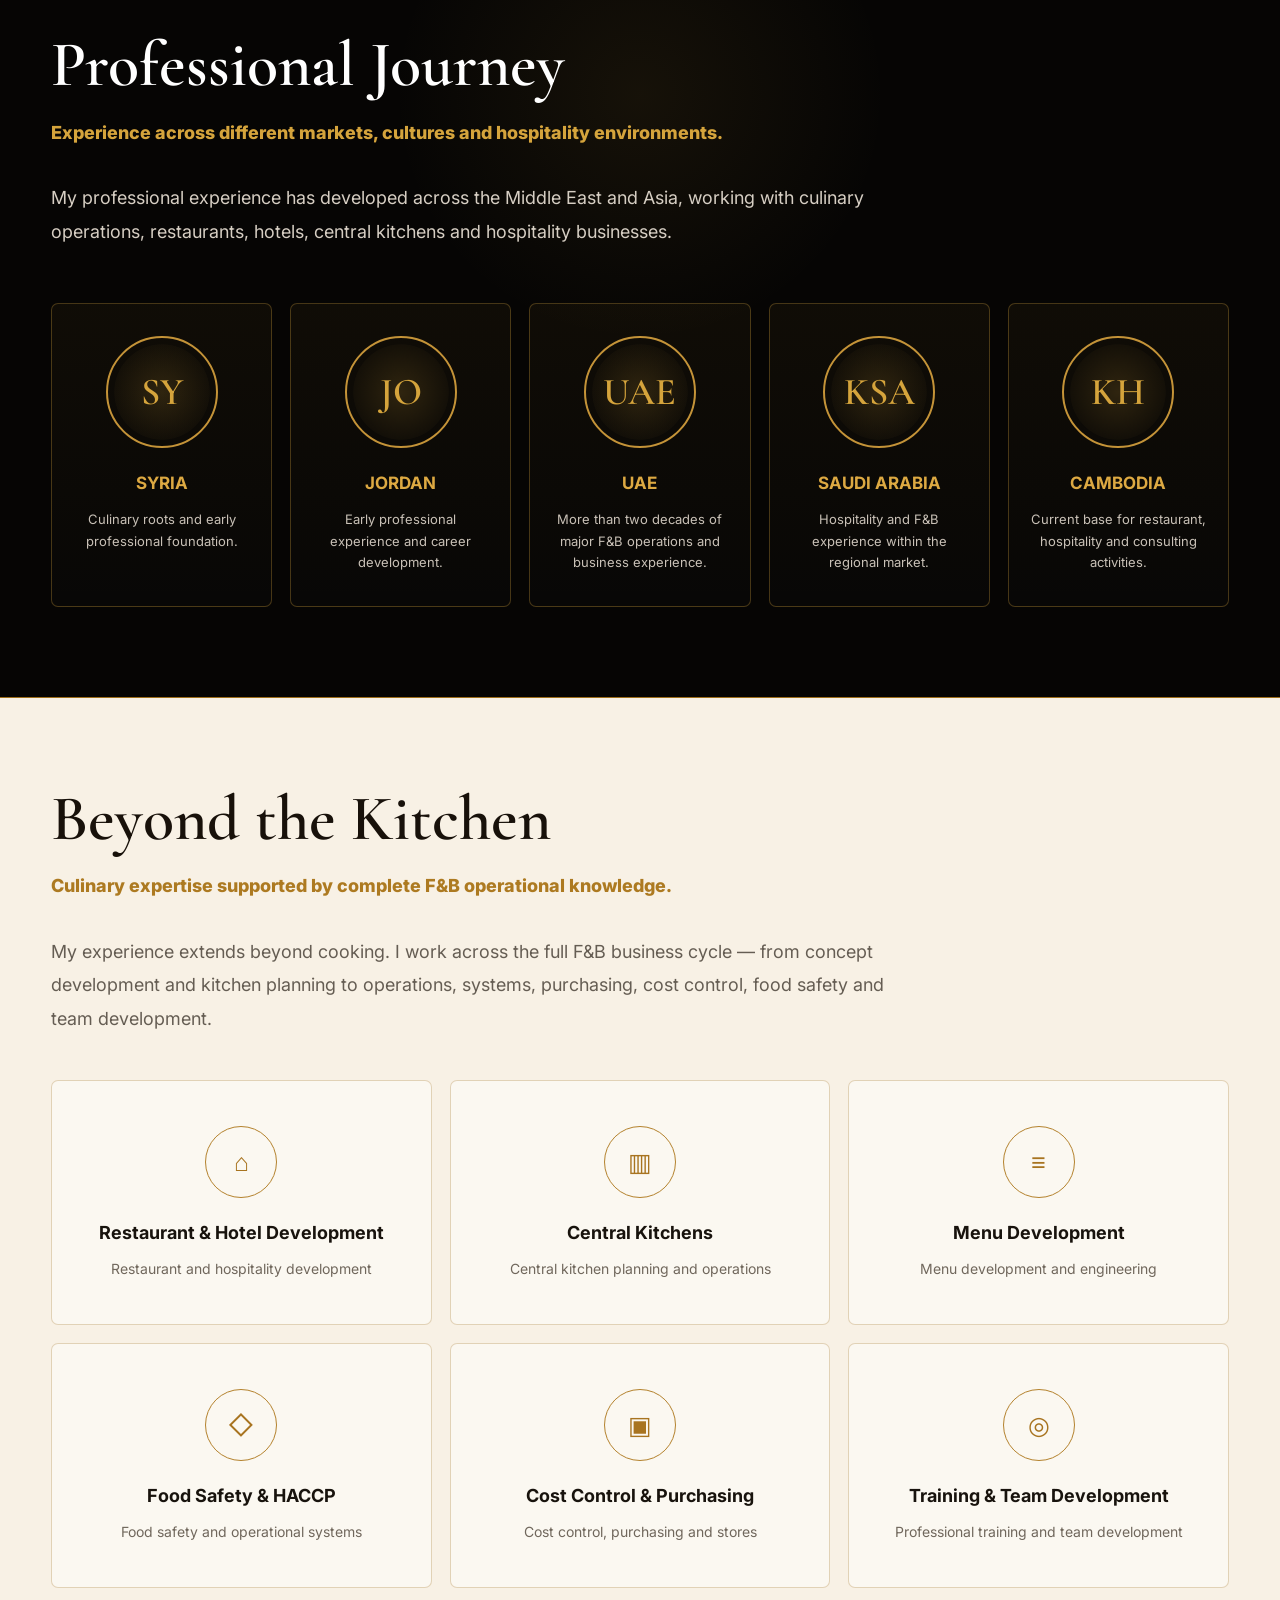
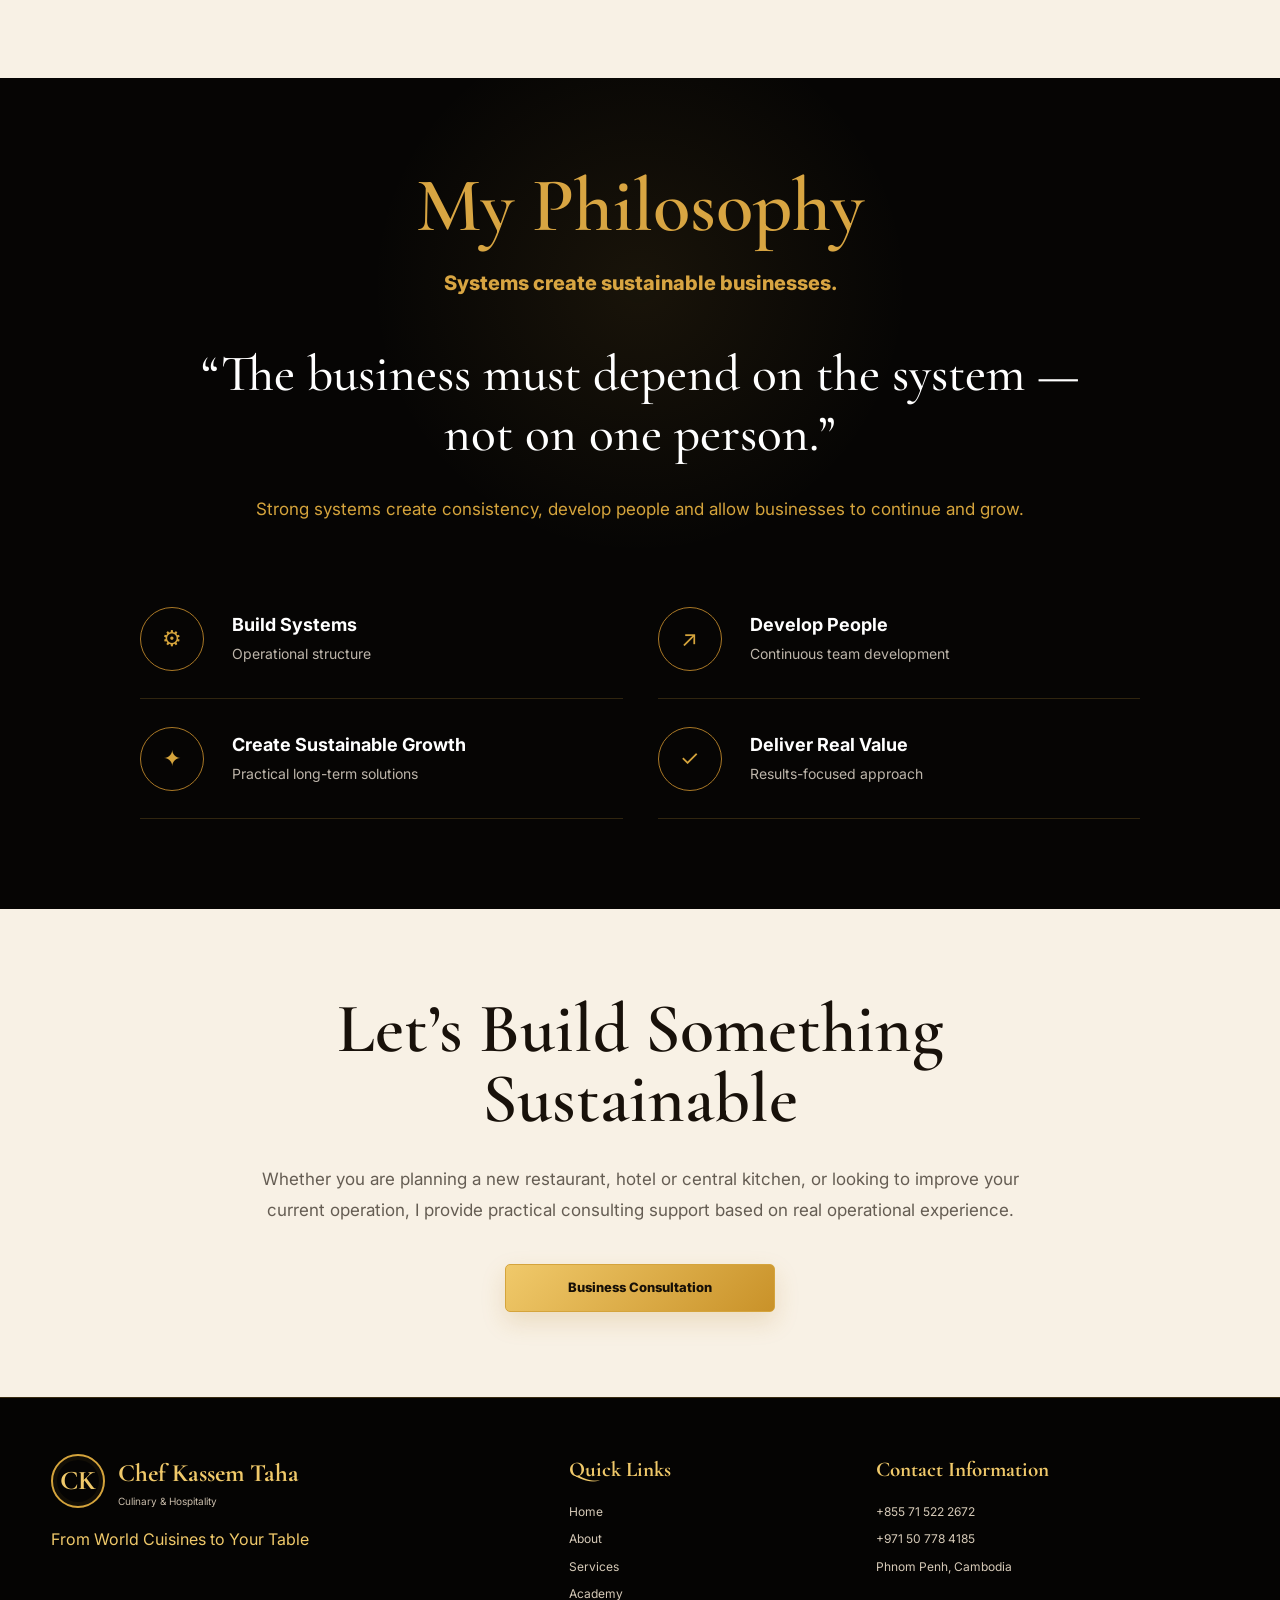
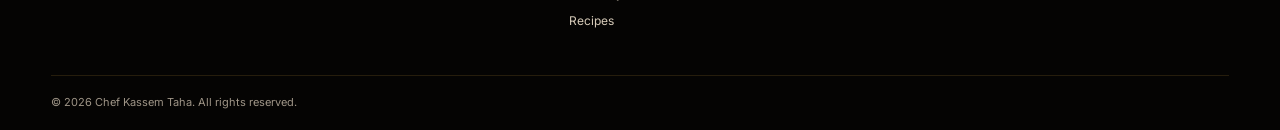
==== commit 1620ab18: "Update about.html" ====
--- a/about.html
+++ b/about.html
@@ -3,7 +3,9 @@
 
 <head>
   <meta charset="UTF-8">
-  <meta name="viewport" content="width=device-width, initial-scale=1.0">
+
+  <meta name="viewport"
+        content="width=device-width, initial-scale=1.0">
 
   <meta name="description"
         content="About Chef Kassem Taha - Global Culinary and Hospitality Expert with more than 33 years of professional experience.">
@@ -20,497 +22,1101 @@
   <link rel="stylesheet" href="style.css">
 
   <style>
-    /* =========================================
+
+    /* =====================================================
        ABOUT PAGE
-    ========================================= */
+       Uses the approved Chef Kassem black / gold identity
+    ===================================================== */
 
     .about-page {
-      background: #f7f1e6;
-      color: #17130e;
+      background: #fffaf2;
+    }
+
+    .about-page main {
+      overflow: hidden;
     }
 
     .about-container {
-      width: min(1180px, 92%);
-      margin: 0 auto;
-    }
-
-    /* HERO */
+      width: min(92%, 1240px);
+      margin-inline: auto;
+    }
+
+
+    /* =====================================================
+       ABOUT HERO
+    ===================================================== */
 
     .about-hero {
+      position: relative;
+      overflow: hidden;
+
       background:
-        radial-gradient(circle at 82% 30%, rgba(201,154,60,.18), transparent 34%),
-        linear-gradient(110deg, #080706 0%, #171109 55%, #080706 100%);
-      color: #fff;
-      border-bottom: 2px solid #c99a3c;
+        radial-gradient(
+          circle at 70% 35%,
+          rgba(213, 164, 60, .13),
+          transparent 32%
+        ),
+        linear-gradient(
+          115deg,
+          #050403,
+          #151008
+        );
+
+      color: #ffffff;
+
+      border-bottom: 2px solid #9d6d18;
+    }
+
+    .about-hero-grid {
+      min-height: 610px;
+
+      display: grid;
+
+      grid-template-columns:
+        minmax(340px, .9fr)
+        minmax(0, 1.1fr);
+
+      align-items: center;
+
+      gap: 65px;
+
+      padding-top: 55px;
+    }
+
+    .about-hero-image {
+      position: relative;
+
+      align-self: end;
+
       overflow: hidden;
-    }
-
-    .about-hero-grid {
-      min-height: 620px;
-      display: grid;
-      grid-template-columns: .9fr 1.1fr;
-      align-items: center;
-      gap: 55px;
-      padding: 60px 0;
-    }
-
-    .about-hero-image {
-      height: 560px;
-      overflow: hidden;
-      background: #111;
-      border: 1px solid rgba(201,154,60,.45);
-      border-radius: 5px;
+
+      max-width: 540px;
+
+      border: 1px solid rgba(213, 164, 60, .55);
+      border-radius: 7px 7px 0 0;
+
+      background: #080604;
+
+      box-shadow:
+        0 20px 55px rgba(0, 0, 0, .32);
     }
 
     .about-hero-image img {
       width: 100%;
-      height: 100%;
-      display: block;
+      height: 560px;
+
       object-fit: cover;
       object-position: center top;
     }
 
+    .about-hero-content {
+      padding: 70px 0;
+    }
+
     .about-label {
-      margin: 0 0 15px;
-      color: #d7aa4a;
-      font-size: .88rem;
-      font-weight: 700;
-      letter-spacing: .16em;
+      margin: 0 0 18px;
+
+      color: #e0ad43;
+
+      font-size: 13px;
+      font-weight: 800;
+
+      letter-spacing: 4px;
+
       text-transform: uppercase;
     }
 
-    .about-hero h1 {
-      margin: 0 0 18px;
-      color: #fff;
-      font-family: "Cormorant Garamond", serif;
-      font-size: clamp(3.2rem, 6vw, 5.8rem);
-      line-height: .95;
+    .about-hero-content h1 {
+      margin: 0;
+
+      color: #ffffff;
+
+      font-family: "Cormorant Garamond", Georgia, serif;
+      font-size: clamp(58px, 7vw, 90px);
+      line-height: .9;
+
+      font-weight: 600;
     }
 
     .about-role {
-      margin-bottom: 8px;
-      color: #d8aa4b;
-      font-size: 1.2rem;
-      font-weight: 700;
-      letter-spacing: .04em;
+      max-width: 690px;
+
+      margin-top: 30px;
+
+      color: #e1ad43;
+
+      font-size: clamp(24px, 3vw, 38px);
+      font-weight: 800;
+
+      line-height: 1.35;
+
       text-transform: uppercase;
     }
 
     .about-divider {
-      width: 80px;
-      height: 2px;
-      margin: 25px 0;
-      background: #c99a3c;
+      width: 120px;
+      height: 3px;
+
+      margin: 35px 0;
+
+      background: #d5a43c;
     }
 
     .about-experience {
       display: flex;
       align-items: center;
-      gap: 22px;
+
+      gap: 28px;
     }
 
     .about-experience strong {
-      color: #d7aa4a;
-      font-family: "Cormorant Garamond", serif;
-      font-size: 6rem;
+      color: #d5a43c;
+
+      font-family: "Cormorant Garamond", Georgia, serif;
+      font-size: 92px;
+      line-height: .85;
+
       font-weight: 600;
-      line-height: .8;
+    }
+
+    .about-experience div {
+      display: flex;
+      flex-direction: column;
+
+      gap: 7px;
     }
 
     .about-experience span {
-      color: #fff;
-      font-family: "Cormorant Garamond", serif;
-      font-size: 1.7rem;
+      max-width: 430px;
+
+      color: #ffffff;
+
+      font-family: "Cormorant Garamond", Georgia, serif;
+      font-size: 28px;
       line-height: 1.15;
     }
 
     .about-experience small {
-      display: block;
-      margin-top: 8px;
-      color: #dcb45b;
-      font-size: .95rem;
+      max-width: 500px;
+
+      color: #d5a43c;
+
+      font-size: 14px;
       line-height: 1.6;
     }
 
-    /* STORY */
+
+    /* =====================================================
+       STORY
+    ===================================================== */
 
     .about-story {
-      padding: 80px 0;
-      background: #f8f3e9;
+      padding: 90px 0;
+
+      background: #fffaf2;
     }
 
     .about-story-grid {
       display: grid;
-      grid-template-columns: 1.1fr .9fr;
+
+      grid-template-columns:
+        minmax(0, 1fr)
+        minmax(360px, .82fr);
+
       align-items: center;
-      gap: 55px;
+
+      gap: 70px;
     }
 
     .about-section-title {
-      margin: 0 0 12px;
-      font-family: "Cormorant Garamond", serif;
-      font-size: clamp(2.5rem, 4vw, 4rem);
-      line-height: 1;
-    }
-
-    .about-subtitle {
-      margin-bottom: 25px;
-      color: #a97928;
-      font-weight: 700;
-      line-height: 1.6;
-    }
-
-    .about-story p,
-    .beyond-copy p {
-      color: #50493f;
-      font-size: 1rem;
+      margin: 0;
+
+      color: #18110a;
+
+      font-family: "Cormorant Garamond", Georgia, serif;
+      font-size: clamp(48px, 5vw, 68px);
+      line-height: .98;
+
+      font-weight: 600;
+    }
+
+    .about-section-subtitle {
+      margin: 22px 0 0;
+
+      color: #ad7a21;
+
+      font-size: 18px;
+      font-weight: 800;
+
+      line-height: 1.55;
+    }
+
+    .about-story-text {
+      margin-top: 34px;
+    }
+
+    .about-story-text p {
+      margin: 0 0 21px;
+
+      color: #655d53;
+
+      font-size: 17px;
       line-height: 1.85;
     }
 
     .about-story-image {
-      height: 390px;
       overflow: hidden;
-      border-radius: 5px;
-      box-shadow: 0 18px 45px rgba(0,0,0,.15);
+
+      border-radius: 8px;
+
+      box-shadow:
+        0 18px 50px rgba(34, 22, 9, .15);
     }
 
     .about-story-image img {
       width: 100%;
-      height: 100%;
-      display: block;
+      height: 560px;
+
       object-fit: cover;
       object-position: center;
     }
 
-    /* JOURNEY */
+
+    /* =====================================================
+       PROFESSIONAL JOURNEY
+    ===================================================== */
 
     .journey-section {
-      padding: 80px 0;
-      background: #0b0907;
-      color: #fff;
+      padding: 90px 0;
+
+      background:
+        radial-gradient(
+          circle at 50% 20%,
+          rgba(213, 164, 60, .08),
+          transparent 28%
+        ),
+        #060504;
+
+      color: #ffffff;
+
+      border-top: 1px solid #9d6d18;
+      border-bottom: 1px solid #9d6d18;
     }
 
     .journey-section .about-section-title {
-      color: #fff;
-    }
-
-    .journey-section .about-subtitle {
-      color: #d7aa4a;
+      color: #ffffff;
+    }
+
+    .journey-section .about-section-subtitle {
+      color: #d5a43c;
     }
 
     .journey-intro {
-      max-width: 780px;
-      margin: 0 0 48px;
-      color: #d2ccc2;
-      line-height: 1.8;
+      max-width: 850px;
+
+      margin: 35px 0 55px;
+
+      color: #d6cec3;
+
+      font-size: 18px;
+      line-height: 1.85;
     }
 
     .journey-grid {
       display: grid;
-      grid-template-columns: repeat(5, 1fr);
+
+      grid-template-columns:
+        repeat(5, minmax(0, 1fr));
+
       gap: 18px;
     }
 
     .journey-card {
-      padding: 15px;
+      min-width: 0;
+
+      padding: 32px 18px;
+
       text-align: center;
-    }
-
-    .journey-circle {
-      width: 118px;
-      height: 118px;
-      margin: 0 auto 20px;
+
+      border: 1px solid rgba(213, 164, 60, .30);
+      border-radius: 7px;
+
+      background:
+        linear-gradient(
+          180deg,
+          rgba(213, 164, 60, .05),
+          rgba(255, 255, 255, .01)
+        );
+    }
+
+    .journey-code {
+      width: 112px;
+      height: 112px;
+
+      margin: 0 auto 25px;
+
+      display: grid;
+      place-items: center;
+
+      border: 2px solid #c49338;
+      border-radius: 50%;
+
+      background:
+        radial-gradient(
+          circle,
+          rgba(213, 164, 60, .17),
+          rgba(213, 164, 60, .03) 62%,
+          transparent 63%
+        );
+
+      color: #d5a43c;
+
+      font-family: "Cormorant Garamond", Georgia, serif;
+      font-size: 38px;
+      font-weight: 600;
+    }
+
+    .journey-card h3 {
+      margin: 0;
+
+      color: #dda942;
+
+      font-size: 17px;
+      line-height: 1.25;
+    }
+
+    .journey-card p {
+      margin: 15px 0 0;
+
+      color: #c9c1b7;
+
+      font-size: 13px;
+      line-height: 1.65;
+    }
+
+
+    /* =====================================================
+       BEYOND THE KITCHEN
+    ===================================================== */
+
+    .expertise-section {
+      padding: 90px 0;
+
+      background: #f8f1e5;
+    }
+
+    .expertise-intro {
+      max-width: 850px;
+    }
+
+    .expertise-description {
+      margin: 35px 0 45px;
+
+      color: #655d53;
+
+      font-size: 18px;
+      line-height: 1.85;
+    }
+
+    .expertise-grid {
+      display: grid;
+
+      grid-template-columns:
+        repeat(3, minmax(0, 1fr));
+
+      gap: 18px;
+    }
+
+    .expertise-card {
+      min-height: 245px;
+
       display: flex;
+      flex-direction: column;
       align-items: center;
       justify-content: center;
-      border: 2px solid #c99a3c;
+
+      padding: 30px 20px;
+
+      text-align: center;
+
+      border: 1px solid rgba(157, 109, 24, .27);
+      border-radius: 7px;
+
+      background: rgba(255, 255, 255, .48);
+    }
+
+    .expertise-icon {
+      width: 72px;
+      height: 72px;
+
+      display: grid;
+      place-items: center;
+
+      margin-bottom: 23px;
+
+      border: 1px solid #b4822d;
       border-radius: 50%;
-      background: radial-gradient(circle, #352514 0%, #15100a 70%);
-      color: #d7aa4a;
-      font-family: "Cormorant Garamond", serif;
-      font-size: 2rem;
-      font-weight: 700;
-    }
-
-    .journey-card h3 {
-      margin: 0 0 8px;
-      color: #d7aa4a;
-      font-size: 1.05rem;
-    }
-
-    .journey-card p {
+
+      color: #a87420;
+
+      font-size: 25px;
+    }
+
+    .expertise-card h3 {
       margin: 0;
-      color: #bbb3a7;
-      font-size: .88rem;
-      line-height: 1.6;
-    }
-
-    /* BEYOND */
-
-    .beyond-section {
-      padding: 80px 0;
-      background: #f7f1e6;
-    }
-
-    .beyond-grid {
+
+      color: #18130d;
+
+      font-size: 18px;
+      line-height: 1.3;
+    }
+
+    .expertise-card p {
+      margin: 13px 0 0;
+
+      color: #70675c;
+
+      font-size: 14px;
+      line-height: 1.5;
+    }
+
+
+    /* =====================================================
+       PHILOSOPHY
+    ===================================================== */
+
+    .philosophy-section {
+      padding: 90px 0;
+
+      background:
+        radial-gradient(
+          circle at 50% 25%,
+          rgba(213, 164, 60, .09),
+          transparent 30%
+        ),
+        #060504;
+
+      color: #ffffff;
+    }
+
+    .philosophy-heading {
+      max-width: 850px;
+
+      margin-inline: auto;
+
+      text-align: center;
+    }
+
+    .philosophy-heading h2 {
+      margin: 0;
+
+      color: #d8a542;
+
+      font-family: "Cormorant Garamond", Georgia, serif;
+      font-size: clamp(52px, 6vw, 78px);
+      line-height: 1;
+
+      font-weight: 600;
+    }
+
+    .philosophy-heading > p {
+      margin: 22px 0 0;
+
+      color: #d8a542;
+
+      font-size: 20px;
+      font-weight: 800;
+    }
+
+    .philosophy-quote {
+      max-width: 900px;
+
+      margin: 45px auto 0;
+
+      text-align: center;
+    }
+
+    .philosophy-quote blockquote {
+      margin: 0;
+
+      color: #ffffff;
+
+      font-family: "Cormorant Garamond", Georgia, serif;
+      font-size: clamp(36px, 4vw, 54px);
+      line-height: 1.18;
+
+      font-weight: 500;
+    }
+
+    .philosophy-quote p {
+      max-width: 790px;
+
+      margin: 30px auto 0;
+
+      color: #d5a43c;
+
+      font-size: 17px;
+      line-height: 1.75;
+    }
+
+    .philosophy-values {
+      max-width: 1000px;
+
+      margin: 55px auto 0;
+
       display: grid;
-      grid-template-columns: .85fr 1.15fr;
+
+      grid-template-columns:
+        repeat(2, minmax(0, 1fr));
+
+      gap: 0 35px;
+    }
+
+    .philosophy-value {
+      min-height: 120px;
+
+      display: grid;
+
+      grid-template-columns: 72px 1fr;
+
       align-items: center;
-      gap: 55px;
-    }
-
-    .expertise-grid {
+
+      gap: 20px;
+
+      padding: 20px 0;
+
+      border-bottom:
+        1px solid rgba(213, 164, 60, .20);
+    }
+
+    .value-icon {
+      width: 64px;
+      height: 64px;
+
       display: grid;
-      grid-template-columns: repeat(3, 1fr);
-      gap: 14px;
-    }
-
-    .expertise-card {
-      min-height: 150px;
-      padding: 24px 16px;
-      display: flex;
-      flex-direction: column;
-      justify-content: center;
+      place-items: center;
+
+      border: 1px solid #a97826;
+      border-radius: 50%;
+
+      color: #d5a43c;
+
+      font-size: 22px;
+    }
+
+    .philosophy-value h3 {
+      margin: 0;
+
+      color: #ffffff;
+
+      font-size: 18px;
+      line-height: 1.25;
+    }
+
+    .philosophy-value p {
+      margin: 7px 0 0;
+
+      color: #bdb5aa;
+
+      font-size: 14px;
+      line-height: 1.45;
+    }
+
+
+    /* =====================================================
+       CTA
+    ===================================================== */
+
+    .about-cta {
+      padding: 85px 0;
+
+      background: #f8f1e5;
+
       text-align: center;
-      background: rgba(255,255,255,.5);
-      border: 1px solid rgba(176,127,43,.3);
-      border-radius: 8px;
-    }
-
-    .expertise-icon {
-      width: 52px;
-      height: 52px;
-      margin: 0 auto 14px;
-      display: flex;
-      align-items: center;
-      justify-content: center;
-      border: 1px solid #b98731;
-      border-radius: 50%;
-      color: #a87424;
-      font-size: 1.4rem;
-    }
-
-    .expertise-card h3 {
-      margin: 0 0 7px;
-      font-size: .95rem;
-    }
-
-    .expertise-card span {
-      color: #665d50;
-      font-family: "Cairo", sans-serif;
-      font-size: .82rem;
-    }
-
-    /* PHILOSOPHY */
-
-    .about-philosophy {
-      padding: 75px 0;
-      background:
-        radial-gradient(circle at 15% 50%, rgba(201,154,60,.10), transparent 30%),
-        #080706;
-      color: #fff;
-    }
-
-    .philosophy-grid {
-      display: grid;
-      grid-template-columns: 1.3fr .7fr;
-      align-items: center;
-      gap: 60px;
-    }
-
-    .about-philosophy h2 {
-      margin: 0 0 8px;
-      color: #d7aa4a;
-      font-family: "Cormorant Garamond", serif;
-      font-size: 3.2rem;
-    }
-
-    .about-philosophy h3 {
-      margin: 0 0 25px;
-      color: #d7aa4a;
-    }
-
-    .about-quote {
+    }
+
+    .about-cta-inner {
+      max-width: 920px;
+
+      margin-inline: auto;
+    }
+
+    .about-cta h2 {
       margin: 0;
-      color: #fff;
-      font-family: "Cormorant Garamond", serif;
-      font-size: clamp(2rem, 4vw, 3.5rem);
-      line-height: 1.15;
-    }
-
-    .about-quote-note {
-      margin-top: 22px;
-      color: #d7aa4a;
+
+      color: #18110a;
+
+      font-family: "Cormorant Garamond", Georgia, serif;
+      font-size: clamp(48px, 6vw, 70px);
+      line-height: 1;
+
+      font-weight: 600;
+    }
+
+    .about-cta p {
+      max-width: 780px;
+
+      margin: 30px auto 38px;
+
+      color: #655d53;
+
+      font-size: 17px;
       line-height: 1.8;
     }
 
-    .philosophy-values {
-      display: grid;
-      gap: 16px;
-    }
-
-    .philosophy-value {
-      display: flex;
-      align-items: center;
-      gap: 15px;
-      padding-bottom: 14px;
-      border-bottom: 1px solid rgba(201,154,60,.18);
-    }
-
-    .philosophy-value-icon {
-      width: 45px;
-      height: 45px;
-      flex: 0 0 45px;
-      display: flex;
-      align-items: center;
-      justify-content: center;
-      border: 1px solid #c99a3c;
-      border-radius: 50%;
-      color: #d7aa4a;
-    }
-
-    .philosophy-value strong {
-      display: block;
-    }
-
-    .philosophy-value small {
-      color: #bcb5aa;
-    }
-
-    /* CTA */
-
-    .about-cta {
-      padding: 75px 0;
-      background:
-        radial-gradient(circle at 90% 50%, rgba(201,154,60,.13), transparent 35%),
-        #f7f0e3;
-    }
-
-    .about-cta-grid {
-      display: grid;
-      grid-template-columns: 1fr auto;
-      align-items: center;
-      gap: 50px;
-    }
-
-    .about-cta h2 {
-      margin: 0 0 8px;
-      font-family: "Cormorant Garamond", serif;
-      font-size: clamp(2.4rem, 4vw, 3.8rem);
-    }
-
-    .about-cta p {
-      max-width: 720px;
-      color: #5d5447;
-      line-height: 1.8;
-    }
-
-    .about-cta-button {
-      min-height: 58px;
-      padding: 0 30px;
-      display: inline-flex;
-      align-items: center;
-      justify-content: center;
-      background: linear-gradient(135deg, #d8aa49, #b47b21);
-      color: #100d08;
-      text-decoration: none;
-      font-weight: 800;
-      border-radius: 7px;
-      box-shadow: 0 12px 25px rgba(154,104,27,.2);
-    }
-
-    /* RTL */
-
-    html[dir="rtl"] .about-page {
-      font-family: "Cairo", sans-serif;
-    }
-
-    html[dir="rtl"] .about-hero h1,
+    .about-cta .btn {
+      min-width: 270px;
+    }
+
+
+    /* =====================================================
+       RTL
+    ===================================================== */
+
+    html[dir="rtl"] .about-hero-content,
+    html[dir="rtl"] .about-story,
+    html[dir="rtl"] .journey-section,
+    html[dir="rtl"] .expertise-section {
+      text-align: right;
+    }
+
+    html[dir="rtl"] .about-hero-content h1,
     html[dir="rtl"] .about-section-title,
-    html[dir="rtl"] .about-philosophy h2,
+    html[dir="rtl"] .philosophy-heading h2,
     html[dir="rtl"] .about-cta h2 {
-      font-family: "Cairo", sans-serif;
-    }
-
-    /* MOBILE */
-
-    @media (max-width: 900px) {
-
-      .about-hero-grid,
-      .about-story-grid,
-      .beyond-grid,
-      .philosophy-grid,
-      .about-cta-grid {
+      font-family: "Cairo", Arial, sans-serif;
+    }
+
+
+    /* =====================================================
+       TABLET
+    ===================================================== */
+
+    @media (max-width: 1000px) {
+
+      .about-hero-grid {
+        gap: 35px;
+      }
+
+      .journey-grid {
+        grid-template-columns:
+          repeat(3, minmax(0, 1fr));
+      }
+
+      .expertise-grid {
+        grid-template-columns:
+          repeat(2, minmax(0, 1fr));
+      }
+
+    }
+
+
+    /* =====================================================
+       MOBILE
+    ===================================================== */
+
+    @media (max-width: 820px) {
+
+      .about-container {
+        width: 92%;
+      }
+
+
+      /* HERO */
+
+      .about-hero-grid {
+        min-height: auto;
+
         grid-template-columns: 1fr;
-      }
-
-      .about-hero-grid {
-        padding: 35px 0 50px;
-        gap: 30px;
+
+        gap: 0;
+
+        padding-top: 0;
       }
 
       .about-hero-image {
-        height: 470px;
+        width: 100%;
+        max-width: 660px;
+
+        margin-inline: auto;
+
+        align-self: auto;
+
+        border-radius: 0 0 7px 7px;
+      }
+
+      .about-hero-image img {
+        height: auto;
+        max-height: 500px;
+
+        object-fit: cover;
+        object-position: center top;
       }
 
       .about-hero-content {
+        padding: 45px 0 55px;
+
         text-align: center;
       }
 
+      html[dir="rtl"] .about-hero-content {
+        text-align: center;
+      }
+
+      .about-label {
+        margin-bottom: 15px;
+
+        font-size: 11px;
+
+        letter-spacing: 3px;
+      }
+
+      .about-hero-content h1 {
+        font-size: clamp(52px, 14vw, 72px);
+        line-height: .92;
+      }
+
+      html[dir="rtl"] .about-hero-content h1 {
+        font-size: 43px;
+        line-height: 1.25;
+      }
+
+      .about-role {
+        margin: 25px auto 0;
+
+        max-width: 570px;
+
+        font-size: 23px;
+        line-height: 1.45;
+      }
+
       .about-divider {
-        margin-left: auto;
-        margin-right: auto;
+        width: 100px;
+
+        margin: 27px auto;
       }
 
       .about-experience {
         justify-content: center;
+
+        gap: 22px;
+      }
+
+      .about-experience strong {
+        font-size: 74px;
+      }
+
+      .about-experience div {
+        max-width: 310px;
+
+        text-align: left;
+      }
+
+      html[dir="rtl"] .about-experience div {
+        text-align: right;
+      }
+
+      .about-experience span {
+        font-size: 22px;
+      }
+
+      .about-experience small {
+        font-size: 12px;
+      }
+
+
+      /* STORY */
+
+      .about-story {
+        padding: 60px 0;
+      }
+
+      .about-story-grid {
+        grid-template-columns: 1fr;
+
+        gap: 35px;
+      }
+
+      .about-section-title {
+        font-size: 46px;
+        line-height: 1;
+      }
+
+      html[dir="rtl"] .about-section-title {
+        font-size: 36px;
+        line-height: 1.35;
+      }
+
+      .about-section-subtitle {
+        margin-top: 18px;
+
+        font-size: 16px;
+      }
+
+      .about-story-text {
+        margin-top: 28px;
+      }
+
+      .about-story-text p {
+        font-size: 15px;
+        line-height: 1.8;
+      }
+
+      .about-story-image {
+        order: 2;
+      }
+
+      .about-story-image img {
+        height: auto;
+        max-height: 520px;
+      }
+
+
+      /* JOURNEY */
+
+      .journey-section {
+        padding: 60px 0;
+      }
+
+      .journey-intro {
+        margin: 27px 0 38px;
+
+        font-size: 15px;
+        line-height: 1.75;
       }
 
       .journey-grid {
-        grid-template-columns: repeat(2, 1fr);
+        grid-template-columns:
+          repeat(2, minmax(0, 1fr));
+
+        gap: 12px;
+      }
+
+      .journey-card {
+        padding: 27px 13px;
+      }
+
+      .journey-code {
+        width: 88px;
+        height: 88px;
+
+        margin-bottom: 18px;
+
+        font-size: 31px;
+      }
+
+      .journey-card h3 {
+        font-size: 15px;
+      }
+
+      .journey-card p {
+        font-size: 12px;
+      }
+
+
+      /* EXPERTISE */
+
+      .expertise-section {
+        padding: 60px 0;
+      }
+
+      .expertise-description {
+        margin: 27px 0 35px;
+
+        font-size: 15px;
+        line-height: 1.75;
       }
 
       .expertise-grid {
-        grid-template-columns: repeat(2, 1fr);
-      }
-
-      .about-cta-grid {
-        text-align: center;
-      }
-
-      .about-cta-button {
+        grid-template-columns:
+          repeat(2, minmax(0, 1fr));
+
+        gap: 12px;
+      }
+
+      .expertise-card {
+        min-height: 205px;
+
+        padding: 24px 14px;
+      }
+
+      .expertise-icon {
+        width: 58px;
+        height: 58px;
+
+        margin-bottom: 17px;
+
+        font-size: 20px;
+      }
+
+      .expertise-card h3 {
+        font-size: 15px;
+      }
+
+      .expertise-card p {
+        font-size: 12px;
+      }
+
+
+      /* PHILOSOPHY */
+
+      .philosophy-section {
+        padding: 60px 0;
+      }
+
+      .philosophy-heading h2 {
+        font-size: 50px;
+      }
+
+      html[dir="rtl"] .philosophy-heading h2 {
+        font-size: 39px;
+      }
+
+      .philosophy-heading > p {
+        margin-top: 17px;
+
+        font-size: 17px;
+      }
+
+      .philosophy-quote {
+        margin-top: 34px;
+      }
+
+      .philosophy-quote blockquote {
+        font-size: 34px;
+        line-height: 1.22;
+      }
+
+      html[dir="rtl"] .philosophy-quote blockquote {
+        font-family: "Cairo", Arial, sans-serif;
+
+        font-size: 26px;
+        line-height: 1.7;
+      }
+
+      .philosophy-quote p {
+        margin-top: 23px;
+
+        font-size: 15px;
+        line-height: 1.7;
+      }
+
+      .philosophy-values {
+        margin-top: 40px;
+
+        grid-template-columns: 1fr;
+
+        gap: 0;
+      }
+
+      .philosophy-value {
+        min-height: 100px;
+
+        grid-template-columns: 60px 1fr;
+
+        gap: 16px;
+
+        padding: 16px 0;
+      }
+
+      .value-icon {
+        width: 54px;
+        height: 54px;
+
+        font-size: 18px;
+      }
+
+      .philosophy-value h3 {
+        font-size: 16px;
+      }
+
+      .philosophy-value p {
+        font-size: 13px;
+      }
+
+
+      /* CTA */
+
+      .about-cta {
+        padding: 60px 0;
+      }
+
+      .about-cta h2 {
+        font-size: 49px;
+        line-height: 1.05;
+      }
+
+      html[dir="rtl"] .about-cta h2 {
+        font-size: 37px;
+        line-height: 1.4;
+      }
+
+      .about-cta p {
+        margin: 25px auto 32px;
+
+        font-size: 15px;
+        line-height: 1.75;
+      }
+
+      .about-cta .btn {
         width: 100%;
-      }
-    }
-
-    @media (max-width: 560px) {
-
-      .about-hero-image {
-        height: 430px;
-      }
-
-      .about-hero h1 {
-        font-size: 3.15rem;
+        min-width: 0;
+      }
+
+    }
+
+
+    /* =====================================================
+       SMALL MOBILE
+    ===================================================== */
+
+    @media (max-width: 520px) {
+
+      .about-hero-image img {
+        max-height: 430px;
+      }
+
+      .about-hero-content {
+        padding: 38px 0 45px;
+      }
+
+      .about-hero-content h1 {
+        font-size: 54px;
+      }
+
+      .about-role {
+        font-size: 20px;
       }
 
       .about-experience {
-        align-items: flex-start;
+        align-items: center;
+
+        gap: 15px;
       }
 
       .about-experience strong {
-        font-size: 4.5rem;
+        font-size: 66px;
       }
 
       .about-experience span {
-        font-size: 1.3rem;
+        font-size: 18px;
+      }
+
+      .about-experience small {
+        font-size: 11px;
       }
 
       .about-story,
       .journey-section,
-      .beyond-section,
-      .about-philosophy,
+      .expertise-section,
+      .philosophy-section,
       .about-cta {
-        padding: 55px 0;
+        padding-top: 52px;
+        padding-bottom: 52px;
+      }
+
+      .about-section-title {
+        font-size: 42px;
       }
 
       .journey-grid,
@@ -518,638 +1124,879 @@
         grid-template-columns: 1fr;
       }
 
-      .journey-circle {
-        width: 100px;
-        height: 100px;
-      }
-
-      .about-story-image {
-        height: 320px;
-      }
-
-      .about-philosophy {
-        text-align: center;
-      }
-
-      .philosophy-value {
-        text-align: start;
-      }
-    }
+      .journey-card {
+        padding: 25px 18px;
+      }
+
+      .journey-code {
+        width: 82px;
+        height: 82px;
+      }
+
+      .expertise-card {
+        min-height: 185px;
+      }
+
+      .philosophy-heading h2 {
+        font-size: 46px;
+      }
+
+      .philosophy-heading > p {
+        font-size: 16px;
+      }
+
+      .philosophy-quote blockquote {
+        font-size: 31px;
+      }
+
+      .about-cta h2 {
+        font-size: 44px;
+      }
+
+    }
+
   </style>
 </head>
 
+
 <body class="about-page">
 
-  <!-- HEADER -->
-  <header class="site-header">
-    <div class="container header-inner">
-
-      <a href="index.html" class="brand">
+
+<!-- ======================================================
+     HEADER
+====================================================== -->
+
+<header class="site-header">
+
+  <div class="container header-inner">
+
+    <a href="index.html" class="brand">
+
+      <span class="brand-logo">CK</span>
+
+      <span class="brand-copy">
+
+        <strong>Chef Kassem Taha</strong>
+
+        <small
+          data-en="Executive Chef | Consultant | Trainer"
+          data-ar="شيف تنفيذي | مستشار | مدرب">
+          Executive Chef | Consultant | Trainer
+        </small>
+
+      </span>
+
+    </a>
+
+
+    <nav class="main-nav" id="mainNav">
+
+      <a href="index.html"
+         data-en="Home"
+         data-ar="الرئيسية">
+        Home
+      </a>
+
+      <a href="about.html"
+         class="active"
+         data-en="About"
+         data-ar="من أنا">
+        About
+      </a>
+
+      <a href="index.html#services"
+         data-en="Services"
+         data-ar="خدماتنا">
+        Services
+      </a>
+
+      <a href="index.html#academy"
+         data-en="Academy"
+         data-ar="الأكاديمية">
+        Academy
+      </a>
+
+      <a href="index.html#cuisines"
+         data-en="Recipes"
+         data-ar="الوصفات">
+        Recipes
+      </a>
+
+      <a href="index.html#contact"
+         data-en="Contact"
+         data-ar="تواصل معنا">
+        Contact
+      </a>
+
+    </nav>
+
+
+    <div class="header-actions">
+
+      <button
+        class="language-button"
+        id="languageButton"
+        type="button"
+        aria-label="Switch language">
+        AR
+      </button>
+
+      <button
+        class="menu-button"
+        id="menuButton"
+        type="button"
+        aria-label="Open menu"
+        aria-expanded="false">
+
+        <span></span>
+        <span></span>
+        <span></span>
+
+      </button>
+
+    </div>
+
+  </div>
+
+</header>
+
+
+<main>
+
+
+<!-- ======================================================
+     ABOUT HERO
+====================================================== -->
+
+<section class="about-hero">
+
+  <div class="about-container about-hero-grid">
+
+    <div class="about-hero-image">
+
+      <img
+        src="Screenshot_٢٠٢٦١٠٠٦_١٩١١٠٨_Files by Google.jpg"
+        alt="Chef Kassem Taha">
+
+    </div>
+
+
+    <div class="about-hero-content">
+
+      <p class="about-label"
+         data-en="ABOUT ME"
+         data-ar="من أنا">
+        ABOUT ME
+      </p>
+
+      <h1>Chef Kassem Taha</h1>
+
+      <div class="about-role"
+           data-en="Global Culinary & Hospitality Expert"
+           data-ar="خبير عالمي في فنون الطهي والضيافة">
+        Global Culinary & Hospitality Expert
+      </div>
+
+      <div class="about-divider"></div>
+
+      <div class="about-experience">
+
+        <strong>33+</strong>
+
+        <div>
+
+          <span
+            data-en="Years of Culinary & Hospitality Experience"
+            data-ar="عاماً من الخبرة في فنون الطهي والضيافة">
+            Years of Culinary & Hospitality Experience
+          </span>
+
+          <small
+            data-en="Professional experience across culinary arts, hospitality and F&B operations."
+            data-ar="خبرة مهنية في فنون الطهي والضيافة وعمليات الأغذية والمشروبات.">
+            Professional experience across culinary arts,
+            hospitality and F&B operations.
+          </small>
+
+        </div>
+
+      </div>
+
+    </div>
+
+  </div>
+
+</section>
+
+
+<!-- ======================================================
+     FROM THE KITCHEN TO BUSINESS LEADERSHIP
+====================================================== -->
+
+<section class="about-story">
+
+  <div class="about-container about-story-grid">
+
+    <div>
+
+      <h2 class="about-section-title"
+          data-en="From the Kitchen to Business Leadership"
+          data-ar="من المطبخ إلى قيادة الأعمال">
+        From the Kitchen to Business Leadership
+      </h2>
+
+      <p class="about-section-subtitle"
+         data-en="A professional journey built through experience, operations and continuous development."
+         data-ar="مسيرة مهنية بُنيت على الخبرة والتشغيل والتطوير المستمر.">
+        A professional journey built through experience,
+        operations and continuous development.
+      </p>
+
+      <div class="about-story-text">
+
+        <p
+          data-en="My professional journey began in 1989. Over more than three decades, my work developed from professional culinary operations into executive leadership, restaurant and hotel management, central kitchens, food safety, training and F&B business development."
+          data-ar="بدأت مسيرتي المهنية عام 1989. وعلى مدى أكثر من ثلاثة عقود، تطور عملي من عمليات الطهي الاحترافية إلى القيادة التنفيذية وإدارة المطاعم والفنادق والمطابخ المركزية وسلامة الغذاء والتدريب وتطوير أعمال الأغذية والمشروبات.">
+          My professional journey began in 1989. Over more than
+          three decades, my work developed from professional
+          culinary operations into executive leadership,
+          restaurant and hotel management, central kitchens,
+          food safety, training and F&B business development.
+        </p>
+
+        <p
+          data-en="My approach combines culinary knowledge with operational systems, cost control, purchasing, team development and practical solutions designed to build sustainable businesses."
+          data-ar="يجمع أسلوبي بين المعرفة بفنون الطهي وأنظمة التشغيل وضبط التكاليف والمشتريات وتطوير فرق العمل والحلول العملية المصممة لبناء أعمال مستدامة.">
+          My approach combines culinary knowledge with
+          operational systems, cost control, purchasing,
+          team development and practical solutions designed
+          to build sustainable businesses.
+        </p>
+
+      </div>
+
+    </div>
+
+
+    <div class="about-story-image">
+
+      <img src="service-menu.jpg"
+           alt="Menu Development">
+
+    </div>
+
+  </div>
+
+</section>
+
+
+<!-- ======================================================
+     PROFESSIONAL JOURNEY
+====================================================== -->
+
+<section class="journey-section">
+
+  <div class="about-container">
+
+    <h2 class="about-section-title"
+        data-en="Professional Journey"
+        data-ar="المسيرة المهنية">
+      Professional Journey
+    </h2>
+
+    <p class="about-section-subtitle"
+       data-en="Experience across different markets, cultures and hospitality environments."
+       data-ar="خبرة عبر أسواق وثقافات وبيئات مختلفة في قطاع الضيافة.">
+      Experience across different markets, cultures
+      and hospitality environments.
+    </p>
+
+    <p class="journey-intro"
+       data-en="My professional experience has developed across the Middle East and Asia, working with culinary operations, restaurants, hotels, central kitchens and hospitality businesses."
+       data-ar="تطورت خبرتي المهنية عبر الشرق الأوسط وآسيا من خلال العمل في عمليات الطهي والمطاعم والفنادق والمطابخ المركزية ومشاريع الضيافة.">
+      My professional experience has developed across the
+      Middle East and Asia, working with culinary operations,
+      restaurants, hotels, central kitchens and hospitality
+      businesses.
+    </p>
+
+
+    <div class="journey-grid">
+
+
+      <article class="journey-card">
+
+        <div class="journey-code">SY</div>
+
+        <h3
+          data-en="SYRIA"
+          data-ar="سوريا">
+          SYRIA
+        </h3>
+
+        <p
+          data-en="Culinary roots and early professional foundation."
+          data-ar="الجذور المهنية والبدايات في عالم الطهي.">
+          Culinary roots and early professional foundation.
+        </p>
+
+      </article>
+
+
+      <article class="journey-card">
+
+        <div class="journey-code">JO</div>
+
+        <h3
+          data-en="JORDAN"
+          data-ar="الأردن">
+          JORDAN
+        </h3>
+
+        <p
+          data-en="Early professional experience and career development."
+          data-ar="خبرة مهنية مبكرة وتطوير للمسيرة العملية.">
+          Early professional experience and career development.
+        </p>
+
+      </article>
+
+
+      <article class="journey-card">
+
+        <div class="journey-code">UAE</div>
+
+        <h3
+          data-en="UAE"
+          data-ar="الإمارات">
+          UAE
+        </h3>
+
+        <p
+          data-en="More than two decades of major F&B operations and business experience."
+          data-ar="أكثر من عقدين من الخبرة في عمليات الأغذية والمشروبات وإدارة الأعمال.">
+          More than two decades of major F&B operations
+          and business experience.
+        </p>
+
+      </article>
+
+
+      <article class="journey-card">
+
+        <div class="journey-code">KSA</div>
+
+        <h3
+          data-en="SAUDI ARABIA"
+          data-ar="السعودية">
+          SAUDI ARABIA
+        </h3>
+
+        <p
+          data-en="Hospitality and F&B experience within the regional market."
+          data-ar="خبرة في قطاع الضيافة والأغذية والمشروبات ضمن السوق الإقليمي.">
+          Hospitality and F&B experience within
+          the regional market.
+        </p>
+
+      </article>
+
+
+      <article class="journey-card">
+
+        <div class="journey-code">KH</div>
+
+        <h3
+          data-en="CAMBODIA"
+          data-ar="كمبوديا">
+          CAMBODIA
+        </h3>
+
+        <p
+          data-en="Current base for restaurant, hospitality and consulting activities."
+          data-ar="المقر الحالي لأعمال المطاعم والضيافة والاستشارات.">
+          Current base for restaurant, hospitality
+          and consulting activities.
+        </p>
+
+      </article>
+
+    </div>
+
+  </div>
+
+</section>
+
+
+<!-- ======================================================
+     BEYOND THE KITCHEN
+====================================================== -->
+
+<section class="expertise-section">
+
+  <div class="about-container">
+
+    <div class="expertise-intro">
+
+      <h2 class="about-section-title"
+          data-en="Beyond the Kitchen"
+          data-ar="خبرة تتجاوز المطبخ">
+        Beyond the Kitchen
+      </h2>
+
+      <p class="about-section-subtitle"
+         data-en="Culinary expertise supported by complete F&B operational knowledge."
+         data-ar="خبرة في فنون الطهي مدعومة بمعرفة متكاملة بعمليات الأغذية والمشروبات.">
+        Culinary expertise supported by complete
+        F&B operational knowledge.
+      </p>
+
+      <p class="expertise-description"
+         data-en="My experience extends beyond cooking. I work across the full F&B business cycle — from concept development and kitchen planning to operations, systems, purchasing, cost control, food safety and team development."
+         data-ar="تمتد خبرتي إلى ما هو أبعد من الطهي، حيث أعمل عبر دورة أعمال الأغذية والمشروبات بالكامل، من تطوير الفكرة وتخطيط المطابخ إلى التشغيل والأنظمة والمشتريات وضبط التكاليف وسلامة الغذاء وتطوير فرق العمل.">
+        My experience extends beyond cooking. I work across
+        the full F&B business cycle — from concept development
+        and kitchen planning to operations, systems, purchasing,
+        cost control, food safety and team development.
+      </p>
+
+    </div>
+
+
+    <div class="expertise-grid">
+
+
+      <article class="expertise-card">
+
+        <div class="expertise-icon">⌂</div>
+
+        <h3
+          data-en="Restaurant & Hotel Development"
+          data-ar="تطوير المطاعم والفنادق">
+          Restaurant & Hotel Development
+        </h3>
+
+        <p
+          data-en="Restaurant and hospitality development"
+          data-ar="تطوير المطاعم وقطاع الضيافة">
+          Restaurant and hospitality development
+        </p>
+
+      </article>
+
+
+      <article class="expertise-card">
+
+        <div class="expertise-icon">▥</div>
+
+        <h3
+          data-en="Central Kitchens"
+          data-ar="المطابخ المركزية">
+          Central Kitchens
+        </h3>
+
+        <p
+          data-en="Central kitchen planning and operations"
+          data-ar="تخطيط وتشغيل المطابخ المركزية">
+          Central kitchen planning and operations
+        </p>
+
+      </article>
+
+
+      <article class="expertise-card">
+
+        <div class="expertise-icon">≡</div>
+
+        <h3
+          data-en="Menu Development"
+          data-ar="تطوير القوائم">
+          Menu Development
+        </h3>
+
+        <p
+          data-en="Menu development and engineering"
+          data-ar="تطوير وهندسة قوائم الطعام">
+          Menu development and engineering
+        </p>
+
+      </article>
+
+
+      <article class="expertise-card">
+
+        <div class="expertise-icon">◇</div>
+
+        <h3
+          data-en="Food Safety & HACCP"
+          data-ar="سلامة الغذاء ونظام الهاسب">
+          Food Safety & HACCP
+        </h3>
+
+        <p
+          data-en="Food safety and operational systems"
+          data-ar="سلامة الغذاء وأنظمة التشغيل">
+          Food safety and operational systems
+        </p>
+
+      </article>
+
+
+      <article class="expertise-card">
+
+        <div class="expertise-icon">▣</div>
+
+        <h3
+          data-en="Cost Control & Purchasing"
+          data-ar="ضبط التكاليف والمشتريات">
+          Cost Control & Purchasing
+        </h3>
+
+        <p
+          data-en="Cost control, purchasing and stores"
+          data-ar="ضبط التكاليف والمشتريات والمخازن">
+          Cost control, purchasing and stores
+        </p>
+
+      </article>
+
+
+      <article class="expertise-card">
+
+        <div class="expertise-icon">◎</div>
+
+        <h3
+          data-en="Training & Team Development"
+          data-ar="التدريب وتطوير فريق العمل">
+          Training & Team Development
+        </h3>
+
+        <p
+          data-en="Professional training and team development"
+          data-ar="التدريب المهني وتطوير فرق العمل">
+          Professional training and team development
+        </p>
+
+      </article>
+
+    </div>
+
+  </div>
+
+</section>
+
+
+<!-- ======================================================
+     PHILOSOPHY
+====================================================== -->
+
+<section class="philosophy-section">
+
+  <div class="about-container">
+
+
+    <div class="philosophy-heading">
+
+      <h2
+        data-en="My Philosophy"
+        data-ar="فلسفتي">
+        My Philosophy
+      </h2>
+
+      <p
+        data-en="Systems create sustainable businesses."
+        data-ar="الأنظمة تصنع أعمالاً مستدامة.">
+        Systems create sustainable businesses.
+      </p>
+
+    </div>
+
+
+    <div class="philosophy-quote">
+
+      <blockquote
+        data-en="“The business must depend on the system — not on one person.”"
+        data-ar="«يجب أن يعتمد العمل على النظام، وليس على شخص واحد.»">
+        “The business must depend on the system —
+        not on one person.”
+      </blockquote>
+
+      <p
+        data-en="Strong systems create consistency, develop people and allow businesses to continue and grow."
+        data-ar="الأنظمة القوية تحقق الاستمرارية، وتطور فرق العمل، وتساعد المشاريع على الاستمرار والنمو.">
+        Strong systems create consistency, develop people
+        and allow businesses to continue and grow.
+      </p>
+
+    </div>
+
+
+    <div class="philosophy-values">
+
+
+      <article class="philosophy-value">
+
+        <div class="value-icon">⚙</div>
+
+        <div>
+
+          <h3
+            data-en="Build Systems"
+            data-ar="بناء الأنظمة">
+            Build Systems
+          </h3>
+
+          <p
+            data-en="Operational structure"
+            data-ar="هيكل تشغيلي واضح">
+            Operational structure
+          </p>
+
+        </div>
+
+      </article>
+
+
+      <article class="philosophy-value">
+
+        <div class="value-icon">↗</div>
+
+        <div>
+
+          <h3
+            data-en="Develop People"
+            data-ar="تطوير الأشخاص">
+            Develop People
+          </h3>
+
+          <p
+            data-en="Continuous team development"
+            data-ar="تطوير مستمر لفريق العمل">
+            Continuous team development
+          </p>
+
+        </div>
+
+      </article>
+
+
+      <article class="philosophy-value">
+
+        <div class="value-icon">✦</div>
+
+        <div>
+
+          <h3
+            data-en="Create Sustainable Growth"
+            data-ar="تحقيق نمو مستدام">
+            Create Sustainable Growth
+          </h3>
+
+          <p
+            data-en="Practical long-term solutions"
+            data-ar="حلول عملية طويلة الأمد">
+            Practical long-term solutions
+          </p>
+
+        </div>
+
+      </article>
+
+
+      <article class="philosophy-value">
+
+        <div class="value-icon">✓</div>
+
+        <div>
+
+          <h3
+            data-en="Deliver Real Value"
+            data-ar="تقديم قيمة حقيقية">
+            Deliver Real Value
+          </h3>
+
+          <p
+            data-en="Results-focused approach"
+            data-ar="منهج يركز على النتائج">
+            Results-focused approach
+          </p>
+
+        </div>
+
+      </article>
+
+    </div>
+
+  </div>
+
+</section>
+
+
+<!-- ======================================================
+     CTA
+====================================================== -->
+
+<section class="about-cta">
+
+  <div class="about-container about-cta-inner">
+
+    <h2
+      data-en="Let’s Build Something Sustainable"
+      data-ar="لنبنِ مشروعاً مستداماً">
+      Let’s Build Something Sustainable
+    </h2>
+
+    <p
+      data-en="Whether you are planning a new restaurant, hotel or central kitchen, or looking to improve your current operation, I provide practical consulting support based on real operational experience."
+      data-ar="سواء كنت تخطط لمطعم جديد أو فندق أو مطبخ مركزي، أو تسعى إلى تطوير عملياتك الحالية، أقدم دعماً استشارياً عملياً مبنياً على خبرة تشغيلية حقيقية.">
+      Whether you are planning a new restaurant, hotel or
+      central kitchen, or looking to improve your current
+      operation, I provide practical consulting support
+      based on real operational experience.
+    </p>
+
+    <a href="index.html#contact"
+       class="btn btn-gold"
+       data-en="Business Consultation"
+       data-ar="استشارة أعمال">
+      Business Consultation
+    </a>
+
+  </div>
+
+</section>
+
+
+</main>
+
+
+<!-- ======================================================
+     FOOTER
+====================================================== -->
+
+<footer class="site-footer">
+
+  <div class="container footer-grid">
+
+
+    <div class="footer-brand">
+
+      <div class="footer-brand-title">
+
         <span class="brand-logo">CK</span>
 
-        <span class="brand-copy">
+        <div>
+
           <strong>Chef Kassem Taha</strong>
 
           <small
-            data-en="Executive Chef | Consultant | Trainer"
-            data-ar="شيف تنفيذي | مستشار | مدرب">
-            Executive Chef | Consultant | Trainer
+            data-en="Culinary & Hospitality"
+            data-ar="فنون الطهي والضيافة">
+            Culinary & Hospitality
           </small>
-        </span>
+
+        </div>
+
+      </div>
+
+      <p
+        data-en="From World Cuisines to Your Table"
+        data-ar="من مطابخ العالم إلى مائدتكم">
+        From World Cuisines to Your Table
+      </p>
+
+    </div>
+
+
+    <div class="footer-links">
+
+      <h3
+        data-en="Quick Links"
+        data-ar="روابط سريعة">
+        Quick Links
+      </h3>
+
+      <a href="index.html"
+         data-en="Home"
+         data-ar="الرئيسية">
+        Home
       </a>
 
-      <nav class="main-nav" id="mainNav">
-
-        <a href="index.html"
-           data-en="Home"
-           data-ar="الرئيسية">
-          Home
-        </a>
-
-        <a href="about.html"
-           class="active"
-           data-en="About"
-           data-ar="من أنا">
-          About
-        </a>
-
-        <a href="index.html#services"
-           data-en="Services"
-           data-ar="الخدمات">
-          Services
-        </a>
-
-        <a href="index.html#academy"
-           data-en="Academy"
-           data-ar="الأكاديمية">
-          Academy
-        </a>
-
-        <a href="index.html#cuisines"
-           data-en="Recipes"
-           data-ar="الوصفات">
-          Recipes
-        </a>
-
-        <a href="index.html#contact"
-           data-en="Contact"
-           data-ar="التواصل">
-          Contact
-        </a>
-
-      </nav>
-
-      <div class="header-actions">
-
-        <button
-          class="language-button"
-          id="languageButton"
-          type="button"
-          aria-label="Switch language">
-          AR
-        </button>
-
-        <button
-          class="menu-button"
-          id="menuButton"
-          type="button"
-          aria-label="Open menu"
-          aria-expanded="false">
-
-          <span></span>
-          <span></span>
-          <span></span>
-
-        </button>
-
-      </div>
+      <a href="about.html"
+         data-en="About"
+         data-ar="من أنا">
+        About
+      </a>
+
+      <a href="index.html#services"
+         data-en="Services"
+         data-ar="خدماتنا">
+        Services
+      </a>
+
+      <a href="index.html#academy"
+         data-en="Academy"
+         data-ar="الأكاديمية">
+        Academy
+      </a>
+
+      <a href="index.html#cuisines"
+         data-en="Recipes"
+         data-ar="الوصفات">
+        Recipes
+      </a>
+
     </div>
-  </header>
-
-  <main>
-
-    <!-- HERO -->
-    <section class="about-hero">
-
-      <div class="about-container about-hero-grid">
-
-        <div class="about-hero-image">
-
-          <img
-            src="Screenshot_٢٠٢٦١٠٠٦_١٩١١٠٨_Files by Google.jpg"
-            alt="Chef Kassem Taha">
-
-        </div>
-
-        <div class="about-hero-content">
-
-          <p class="about-label"
-             data-en="ABOUT ME"
-             data-ar="من أنا">
-            ABOUT ME
-          </p>
-
-          <h1>Chef Kassem Taha</h1>
-
-          <div class="about-role"
-               data-en="Global Culinary & Hospitality Expert"
-               data-ar="خبير عالمي في فنون الطهي والضيافة">
-            Global Culinary & Hospitality Expert
-          </div>
-
-          <div class="about-divider"></div>
-
-          <div class="about-experience">
-
-            <strong>33+</strong>
-
-            <div>
-              <span
-                data-en="Years of Culinary & Hospitality Experience"
-                data-ar="عاماً من الخبرة في فنون الطهي والضيافة">
-                Years of Culinary & Hospitality Experience
-              </span>
-
-              <small
-                data-en="Professional experience across culinary arts, hospitality and F&B operations."
-                data-ar="خبرة مهنية في فنون الطهي والضيافة وعمليات الأغذية والمشروبات.">
-                Professional experience across culinary arts,
-                hospitality and F&B operations.
-              </small>
-            </div>
-
-          </div>
-        </div>
-      </div>
-    </section>
-
-    <!-- STORY -->
-    <section class="about-story">
-
-      <div class="about-container about-story-grid">
-
-        <div>
-
-          <h2 class="about-section-title"
-              data-en="From the Kitchen to Business Leadership"
-              data-ar="من المطبخ إلى قيادة الأعمال">
-            From the Kitchen to Business Leadership
-          </h2>
-
-          <div class="about-subtitle"
-               data-en="A professional journey built through experience, operations and continuous development."
-               data-ar="مسيرة مهنية بُنيت بالخبرة والتشغيل والتطوير المستمر.">
-            A professional journey built through experience,
-            operations and continuous development.
-          </div>
-
-          <p
-            data-en="My professional journey began in 1989. Over more than three decades, my work developed from professional culinary operations into executive leadership, restaurant and hotel management, central kitchens, food safety, training and F&B business development."
-            data-ar="بدأت مسيرتي المهنية عام 1989. وعلى مدى أكثر من ثلاثة عقود، تطورت خبرتي من العمل الاحترافي في المطابخ إلى القيادة التنفيذية وإدارة المطاعم والفنادق والمطابخ المركزية وسلامة الغذاء والتدريب وتطوير أعمال الأغذية والمشروبات.">
-            My professional journey began in 1989. Over more than
-            three decades, my work developed from professional
-            culinary operations into executive leadership,
-            restaurant and hotel management, central kitchens,
-            food safety, training and F&B business development.
-          </p>
-
-          <p
-            data-en="My approach combines culinary knowledge with operational systems, cost control, purchasing, team development and practical solutions designed to build sustainable businesses."
-            data-ar="يجمع أسلوبي بين الخبرة في فنون الطهي والأنظمة التشغيلية وضبط التكاليف والمشتريات وتطوير فرق العمل والحلول العملية التي تساعد على بناء مشاريع مستدامة.">
-            My approach combines culinary knowledge with
-            operational systems, cost control, purchasing,
-            team development and practical solutions designed
-            to build sustainable businesses.
-          </p>
-
-        </div>
-
-        <div class="about-story-image">
-          <img
-            src="service-menu.jpg"
-            alt="Culinary and hospitality development">
-        </div>
-
-      </div>
-    </section>
-
-    <!-- PROFESSIONAL JOURNEY -->
-    <section class="journey-section">
-
-      <div class="about-container">
-
-        <h2 class="about-section-title"
-            data-en="Professional Journey"
-            data-ar="المسيرة المهنية">
-          Professional Journey
-        </h2>
-
-        <div class="about-subtitle"
-             data-en="Experience across different markets, cultures and hospitality environments."
-             data-ar="خبرة عبر أسواق وثقافات وبيئات ضيافة مختلفة.">
-          Experience across different markets, cultures and hospitality environments.
-        </div>
-
-        <p class="journey-intro"
-           data-en="My professional experience has developed across the Middle East and Asia, working with culinary operations, restaurants, hotels, central kitchens and hospitality businesses."
-           data-ar="تطورت خبرتي المهنية عبر الشرق الأوسط وآسيا من خلال العمل في عمليات الطهي والمطاعم والفنادق والمطابخ المركزية ومشاريع الضيافة.">
-          My professional experience has developed across the
-          Middle East and Asia, working with culinary operations,
-          restaurants, hotels, central kitchens and hospitality businesses.
-        </p>
-
-        <div class="journey-grid">
-
-          <article class="journey-card">
-            <div class="journey-circle">SY</div>
-            <h3 data-en="SYRIA" data-ar="سوريا">SYRIA</h3>
-            <p
-              data-en="Culinary roots and early professional foundation."
-              data-ar="الجذور المهنية والبدايات في عالم الطهي.">
-              Culinary roots and early professional foundation.
-            </p>
-          </article>
-
-          <article class="journey-card">
-            <div class="journey-circle">JO</div>
-            <h3 data-en="JORDAN" data-ar="الأردن">JORDAN</h3>
-            <p
-              data-en="Early professional experience and career development."
-              data-ar="خبرة مهنية مبكرة وتطور في المسيرة العملية.">
-              Early professional experience and career development.
-            </p>
-          </article>
-
-          <article class="journey-card">
-            <div class="journey-circle">UAE</div>
-            <h3 data-en="UAE" data-ar="الإمارات">UAE</h3>
-            <p
-              data-en="More than two decades of major F&B operations and business experience."
-              data-ar="أكثر من عقدين من الخبرة في عمليات الأغذية والمشروبات والأعمال.">
-              More than two decades of major F&B operations
-              and business experience.
-            </p>
-          </article>
-
-          <article class="journey-card">
-            <div class="journey-circle">KSA</div>
-            <h3 data-en="SAUDI ARABIA" data-ar="السعودية">
-              SAUDI ARABIA
-            </h3>
-            <p
-              data-en="Hospitality and F&B experience within the regional market."
-              data-ar="خبرة في قطاع الضيافة والأغذية والمشروبات ضمن السوق الإقليمي.">
-              Hospitality and F&B experience within the regional market.
-            </p>
-          </article>
-
-          <article class="journey-card">
-            <div class="journey-circle">KH</div>
-            <h3 data-en="CAMBODIA" data-ar="كمبوديا">
-              CAMBODIA
-            </h3>
-            <p
-              data-en="Current base for restaurant, hospitality and consulting activities."
-              data-ar="المقر الحالي لأعمال المطاعم والضيافة والاستشارات.">
-              Current base for restaurant, hospitality and consulting activities.
-            </p>
-          </article>
-
-        </div>
-      </div>
-    </section>
-
-    <!-- BEYOND THE KITCHEN -->
-    <section class="beyond-section">
-
-      <div class="about-container beyond-grid">
-
-        <div class="beyond-copy">
-
-          <h2 class="about-section-title"
-              data-en="Beyond the Kitchen"
-              data-ar="أبعد من المطبخ">
-            Beyond the Kitchen
-          </h2>
-
-          <div class="about-subtitle"
-               data-en="Culinary expertise supported by complete F&B operational knowledge."
-               data-ar="خبرة في فنون الطهي مدعومة بمعرفة متكاملة بعمليات الأغذية والمشروبات.">
-            Culinary expertise supported by complete F&B operational knowledge.
-          </div>
-
-          <p
-            data-en="My experience extends beyond cooking. I work across the full F&B business cycle — from concept development and kitchen planning to operations, systems, purchasing, cost control, food safety and team development."
-            data-ar="خبرتي لا تقتصر على الطهي. أعمل عبر دورة أعمال الأغذية والمشروبات كاملة، من تطوير الفكرة وتخطيط المطابخ إلى التشغيل والأنظمة والمشتريات وضبط التكاليف وسلامة الغذاء وتطوير فرق العمل.">
-            My experience extends beyond cooking. I work across
-            the full F&B business cycle — from concept development
-            and kitchen planning to operations, systems, purchasing,
-            cost control, food safety and team development.
-          </p>
-
-        </div>
-
-        <div class="expertise-grid">
-
-          <article class="expertise-card">
-            <div class="expertise-icon">⌂</div>
-            <h3 data-en="Restaurant & Hotel Development"
-                data-ar="تطوير المطاعم والفنادق">
-              Restaurant & Hotel Development
-            </h3>
-            <span>تطوير المطاعم والفنادق</span>
-          </article>
-
-          <article class="expertise-card">
-            <div class="expertise-icon">◫</div>
-            <h3 data-en="Central Kitchens"
-                data-ar="المطابخ المركزية">
-              Central Kitchens
-            </h3>
-            <span>المطابخ المركزية</span>
-          </article>
-
-          <article class="expertise-card">
-            <div class="expertise-icon">≡</div>
-            <h3 data-en="Menu Development"
-                data-ar="تطوير القوائم">
-              Menu Development
-            </h3>
-            <span>تطوير القوائم</span>
-          </article>
-
-          <article class="expertise-card">
-            <div class="expertise-icon">◇</div>
-            <h3 data-en="Food Safety & HACCP"
-                data-ar="سلامة الغذاء ونظام الهاسب">
-              Food Safety & HACCP
-            </h3>
-            <span>سلامة الغذاء ونظام الهاسب</span>
-          </article>
-
-          <article class="expertise-card">
-            <div class="expertise-icon">▣</div>
-            <h3 data-en="Cost Control & Purchasing"
-                data-ar="ضبط التكاليف والمشتريات">
-              Cost Control & Purchasing
-            </h3>
-            <span>ضبط التكاليف والمشتريات</span>
-          </article>
-
-          <article class="expertise-card">
-            <div class="expertise-icon">◎</div>
-            <h3 data-en="Training & Team Development"
-                data-ar="التدريب وتطوير فرق العمل">
-              Training & Team Development
-            </h3>
-            <span>التدريب وتطوير فرق العمل</span>
-          </article>
-
-        </div>
-      </div>
-    </section>
-
-    <!-- PHILOSOPHY -->
-    <section class="about-philosophy">
-
-      <div class="about-container philosophy-grid">
-
-        <div>
-
-          <h2 data-en="My Philosophy"
-              data-ar="فلسفتي">
-            My Philosophy
-          </h2>
-
-          <h3 data-en="Systems create sustainable businesses."
-              data-ar="الأنظمة تصنع أعمالاً مستدامة.">
-            Systems create sustainable businesses.
-          </h3>
-
-          <blockquote class="about-quote"
-                      data-en="“The business must depend on the system — not on one person.”"
-                      data-ar="«يجب أن يعتمد العمل على النظام، وليس على شخص واحد.»">
-            “The business must depend on the system — not on one person.”
-          </blockquote>
-
-          <p class="about-quote-note"
-             data-en="Strong systems create consistency, develop people and allow businesses to continue and grow."
-             data-ar="الأنظمة القوية تحقق الاستمرارية وتطوّر الأشخاص وتساعد الأعمال على الاستمرار والنمو.">
-            Strong systems create consistency, develop people
-            and allow businesses to continue and grow.
-          </p>
-
-        </div>
-
-        <div class="philosophy-values">
-
-          <div class="philosophy-value">
-            <span class="philosophy-value-icon">⚙</span>
-            <div>
-              <strong data-en="Build Systems"
-                      data-ar="بناء الأنظمة">
-                Build Systems
-              </strong>
-              <small data-en="Operational structure"
-                     data-ar="هيكل تشغيلي واضح">
-                Operational structure
-              </small>
-            </div>
-          </div>
-
-          <div class="philosophy-value">
-            <span class="philosophy-value-icon">↗</span>
-            <div>
-              <strong data-en="Develop People"
-                      data-ar="تطوير الأشخاص">
-                Develop People
-              </strong>
-              <small data-en="Continuous team development"
-                     data-ar="تطوير مستمر للفريق">
-                Continuous team development
-              </small>
-            </div>
-          </div>
-
-          <div class="philosophy-value">
-            <span class="philosophy-value-icon">✦</span>
-            <div>
-              <strong data-en="Create Sustainable Growth"
-                      data-ar="تحقيق نمو مستدام">
-                Create Sustainable Growth
-              </strong>
-              <small data-en="Practical long-term solutions"
-                     data-ar="حلول عملية طويلة الأمد">
-                Practical long-term solutions
-              </small>
-            </div>
-          </div>
-
-          <div class="philosophy-value">
-            <span class="philosophy-value-icon">✓</span>
-            <div>
-              <strong data-en="Deliver Real Value"
-                      data-ar="تقديم قيمة حقيقية">
-                Deliver Real Value
-              </strong>
-              <small data-en="Results-focused approach"
-                     data-ar="منهج يركز على النتائج">
-                Results-focused approach
-              </small>
-            </div>
-          </div>
-
-        </div>
-      </div>
-    </section>
-
-    <!-- CTA -->
-    <section class="about-cta">
-
-      <div class="about-container about-cta-grid">
-
-        <div>
-
-          <h2 data-en="Let’s Build Something Sustainable"
-              data-ar="لنبنِ مشروعاً مستداماً">
-            Let’s Build Something Sustainable
-          </h2>
-
-          <p
-            data-en="Whether you are planning a new restaurant, hotel or central kitchen, or looking to improve your current operation, I provide practical consulting support based on real operational experience."
-            data-ar="سواء كنت تخطط لمطعم جديد أو فندق أو مطبخ مركزي، أو ترغب في تطوير عملياتك الحالية، أقدم دعماً استشارياً عملياً مبنياً على خبرة تشغيلية حقيقية.">
-            Whether you are planning a new restaurant, hotel or
-            central kitchen, or looking to improve your current
-            operation, I provide practical consulting support
-            based on real operational experience.
-          </p>
-
-        </div>
-
-        <a href="index.html#contact"
-           class="about-cta-button"
-           data-en="Business Consultation"
-           data-ar="اطلب استشارة">
-          Business Consultation
-        </a>
-
-      </div>
-    </section>
-
-  </main>
-
-  <!-- FOOTER -->
-  <footer class="site-footer">
-
-    <div class="container footer-grid">
-
-      <div class="footer-brand">
-
-        <div class="footer-brand-title">
-
-          <span class="brand-logo">CK</span>
-
-          <div>
-            <strong>Chef Kassem Taha</strong>
-
-            <small
-              data-en="Culinary & Hospitality"
-              data-ar="فنون الطهي والضيافة">
-              Culinary & Hospitality
-            </small>
-          </div>
-
-        </div>
-
-        <p data-en="From World Cuisines to Your Table"
-           data-ar="من مطابخ العالم إلى مائدتكم">
-          From World Cuisines to Your Table
-        </p>
-
-      </div>
-
-      <div class="footer-links">
-
-        <h3 data-en="Quick Links"
-            data-ar="روابط سريعة">
-          Quick Links
-        </h3>
-
-        <a href="index.html"
-           data-en="Home"
-           data-ar="الرئيسية">
-          Home
-        </a>
-
-        <a href="about.html"
-           data-en="About"
-           data-ar="من أنا">
-          About
-        </a>
-
-        <a href="index.html#services"
-           data-en="Services"
-           data-ar="الخدمات">
-          Services
-        </a>
-
-        <a href="index.html#academy"
-           data-en="Academy"
-           data-ar="الأكاديمية">
-          Academy
-        </a>
-
-        <a href="index.html#cuisines"
-           data-en="Recipes"
-           data-ar="الوصفات">
-          Recipes
-        </a>
-
-      </div>
-
-      <div class="footer-contact">
-
-        <h3 data-en="Contact Information"
-            data-ar="معلومات التواصل">
-          Contact Information
-        </h3>
-
-        <a class="ltr-contact"
-           href="tel:+855715222672">
-          +855 71 522 2672
-        </a>
-
-        <a class="ltr-contact"
-           href="https://wa.me/971507784185"
-           target="_blank"
-           rel="noopener noreferrer">
-          +971 50 778 4185
-        </a>
-
-        <span data-en="Phnom Penh, Cambodia"
-              data-ar="بنوم بنه، كمبوديا">
-          Phnom Penh, Cambodia
-        </span>
-
-      </div>
+
+
+    <div class="footer-contact">
+
+      <h3
+        data-en="Contact Information"
+        data-ar="معلومات التواصل">
+        Contact Information
+      </h3>
+
+      <a class="ltr-contact"
+         href="tel:+855715222672">
+        +855 71 522 2672
+      </a>
+
+      <a class="ltr-contact"
+         href="https://wa.me/971507784185"
+         target="_blank"
+         rel="noopener noreferrer">
+        +971 50 778 4185
+      </a>
+
+      <span
+        data-en="Phnom Penh, Cambodia"
+        data-ar="بنوم بنه، كمبوديا">
+        Phnom Penh, Cambodia
+      </span>
 
     </div>
 
-    <div class="container footer-bottom">
-
-      <span>
-        © <span id="year"></span> Chef Kassem Taha.
-        <span data-en="All rights reserved."
-              data-ar="جميع الحقوق محفوظة.">
-          All rights reserved.
-        </span>
+  </div>
+
+
+  <div class="container footer-bottom">
+
+    <span>
+      © <span id="year"></span> Chef Kassem Taha.
+      <span
+        data-en="All rights reserved."
+        data-ar="جميع الحقوق محفوظة.">
+        All rights reserved.
       </span>
-
-    </div>
-
-  </footer>
-
-  <script src="script.js"></script>
+    </span>
+
+  </div>
+
+</footer>
+
+
+<script src="script.js"></script>
 
 </body>
-</html>
+        </html>
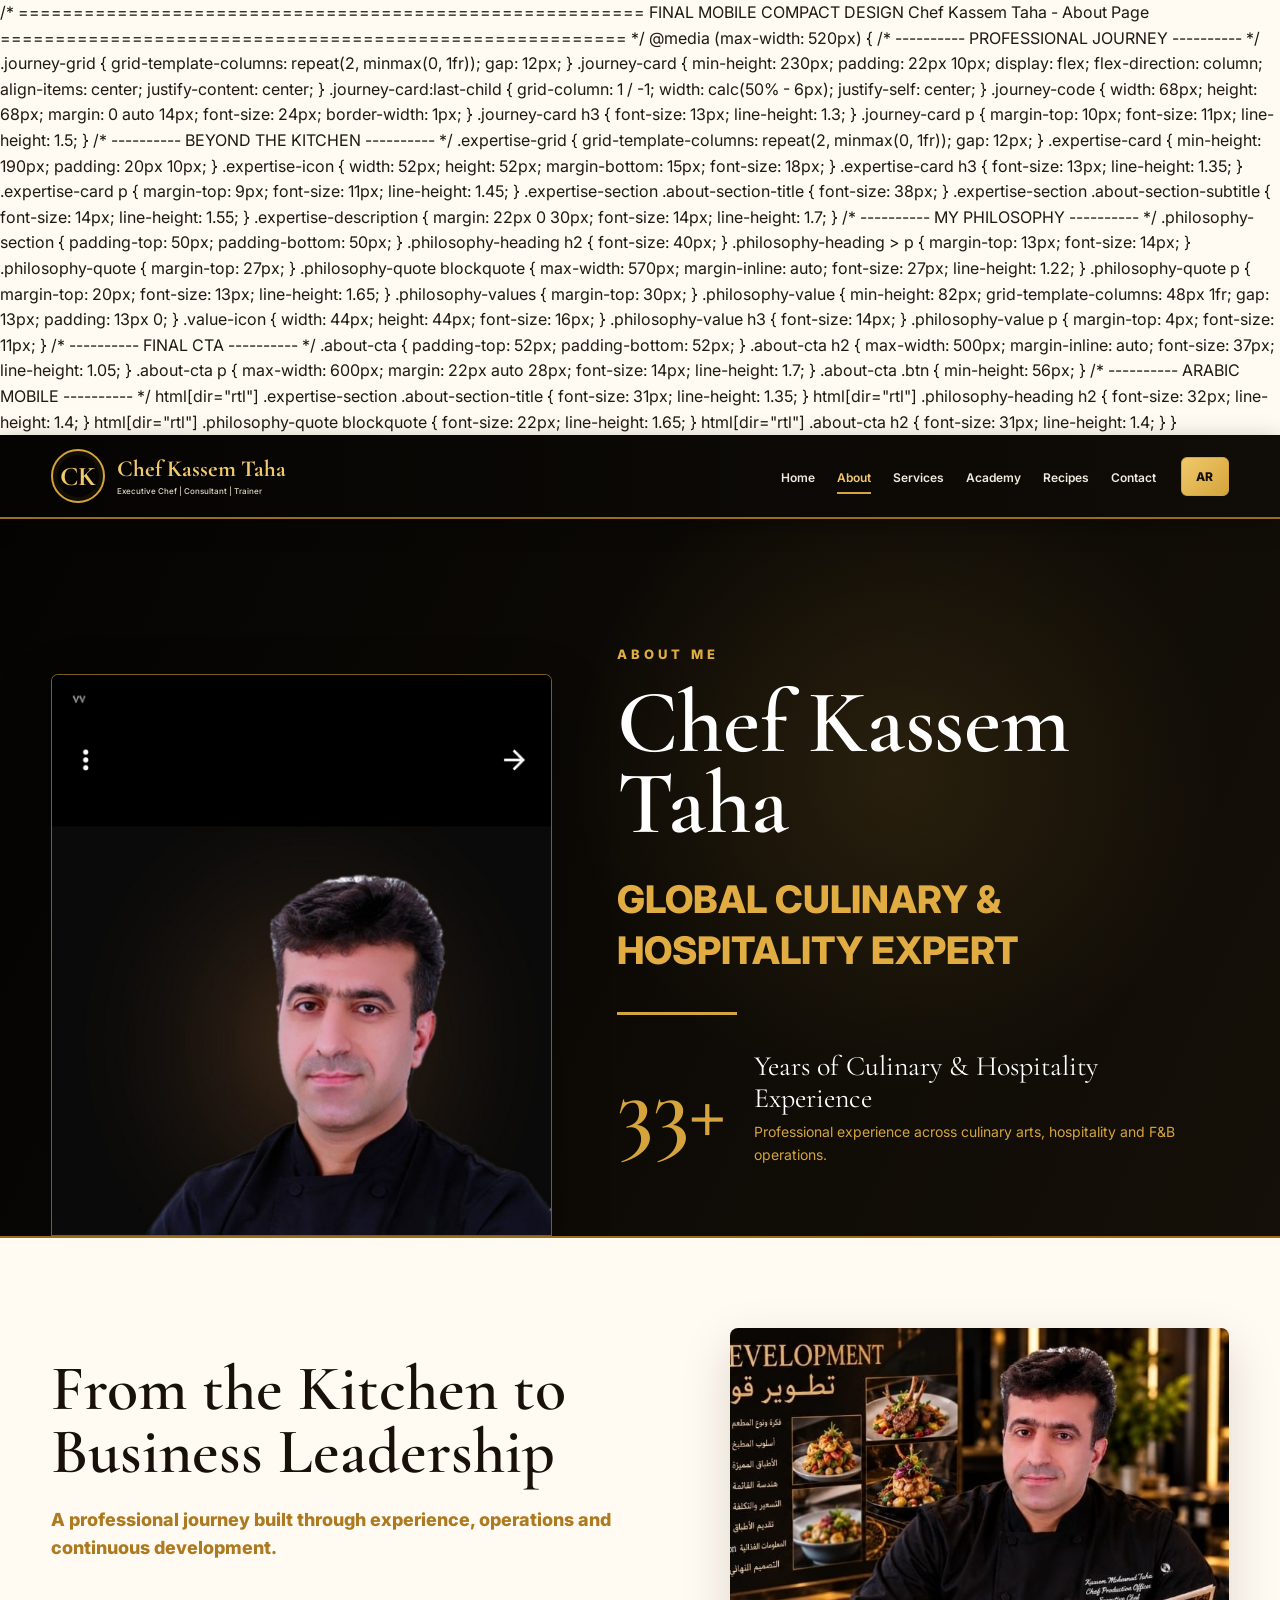
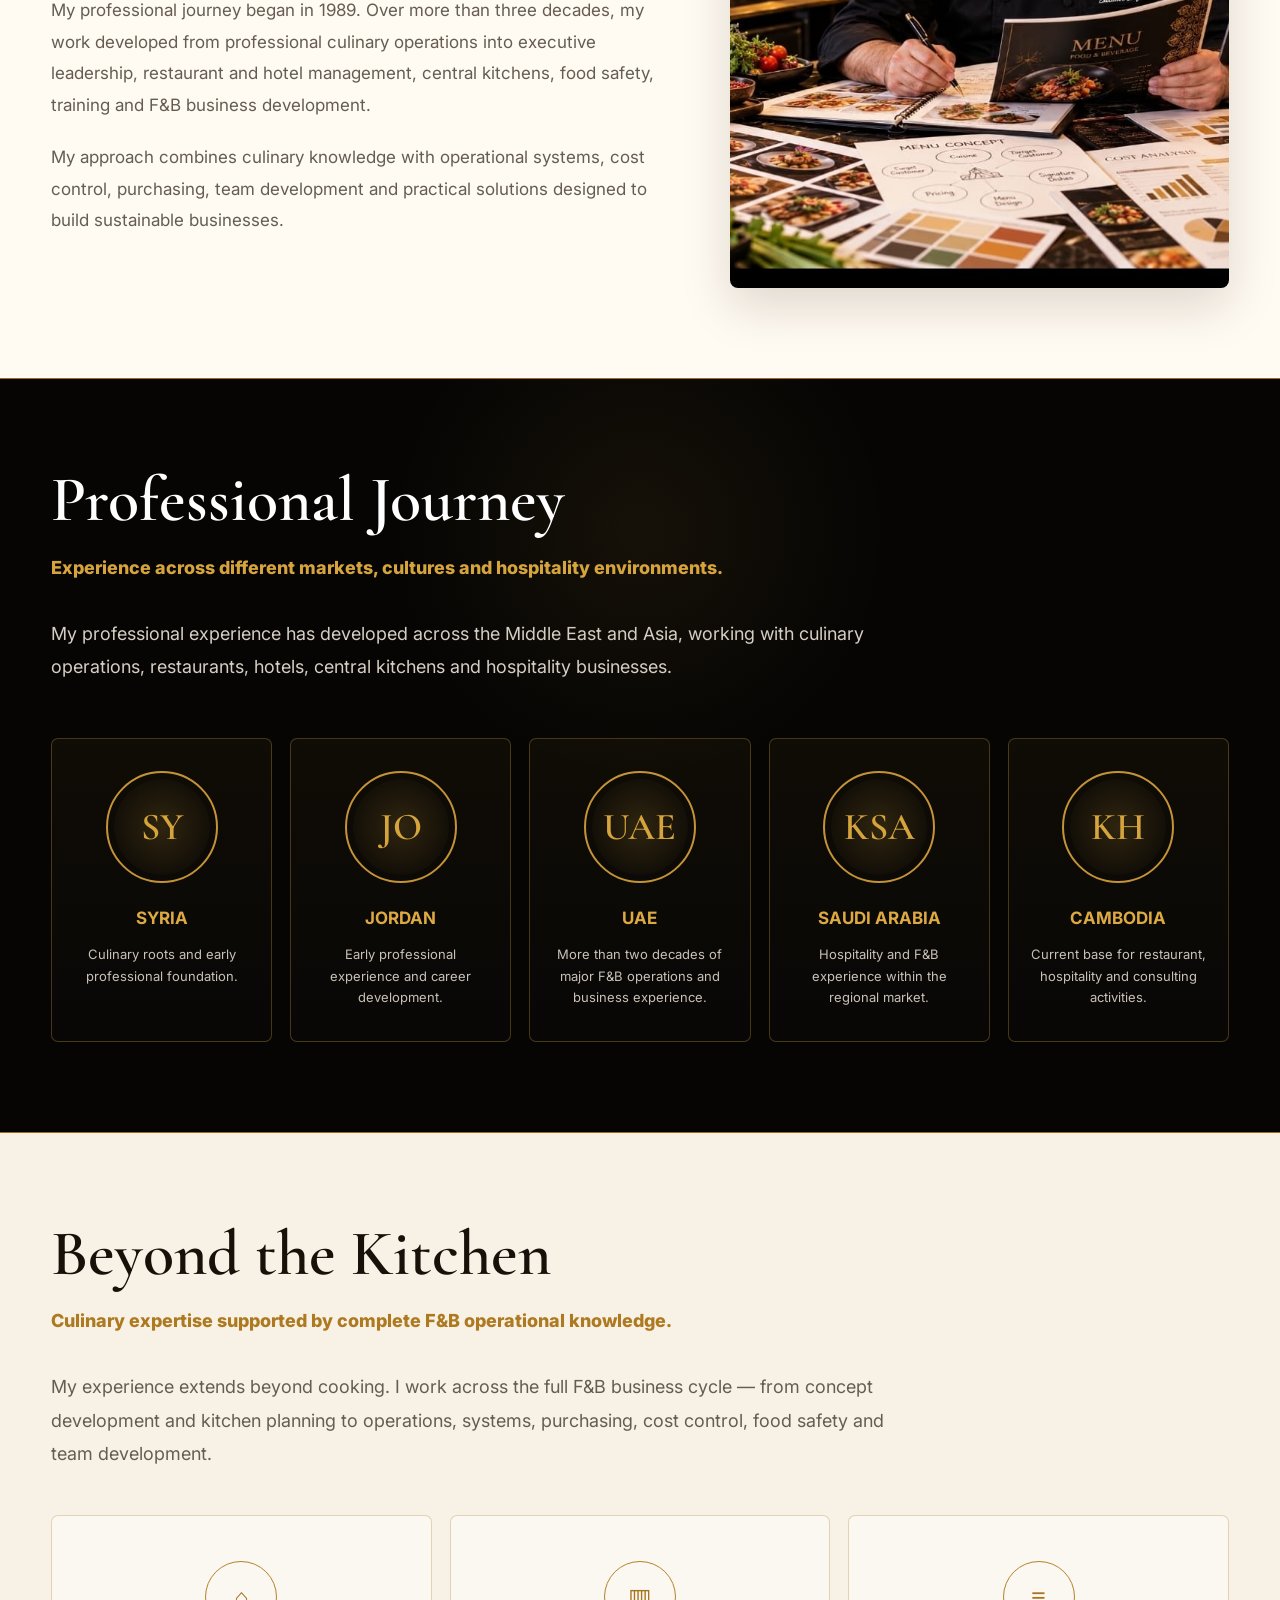
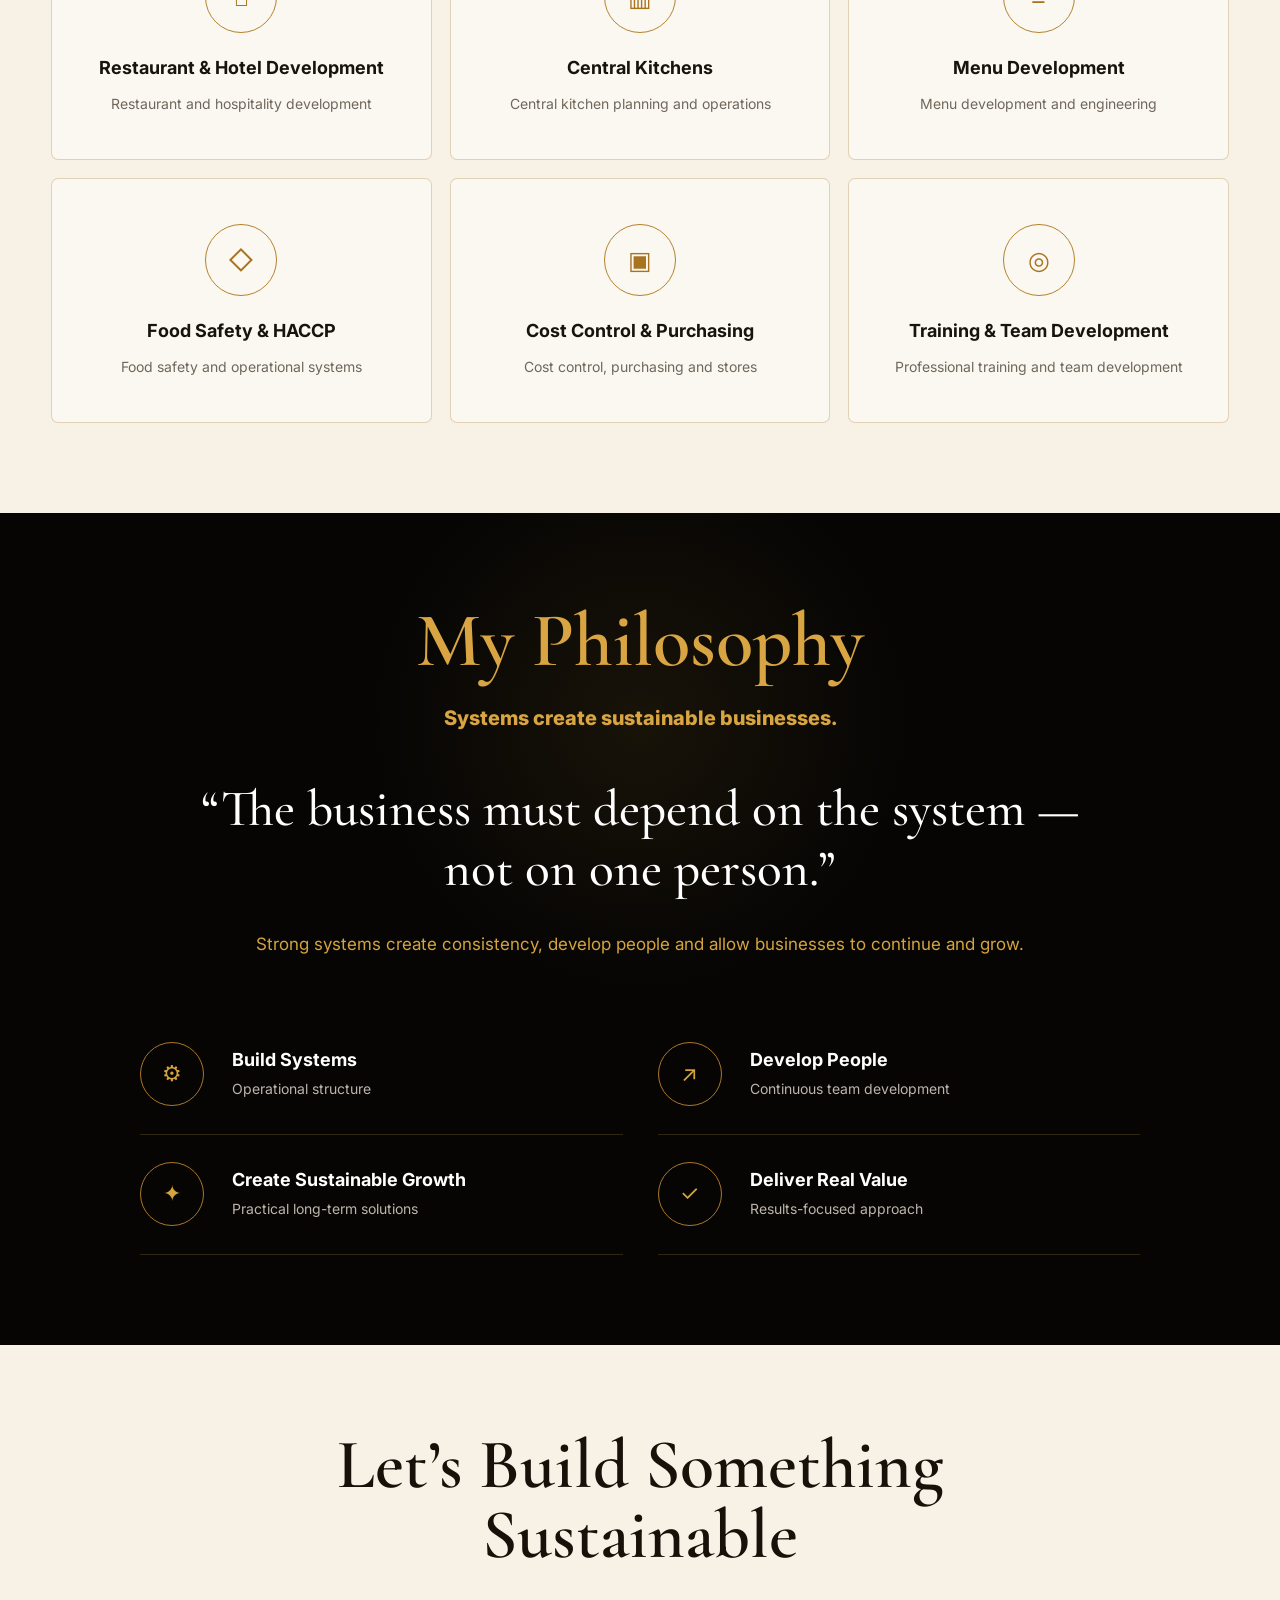
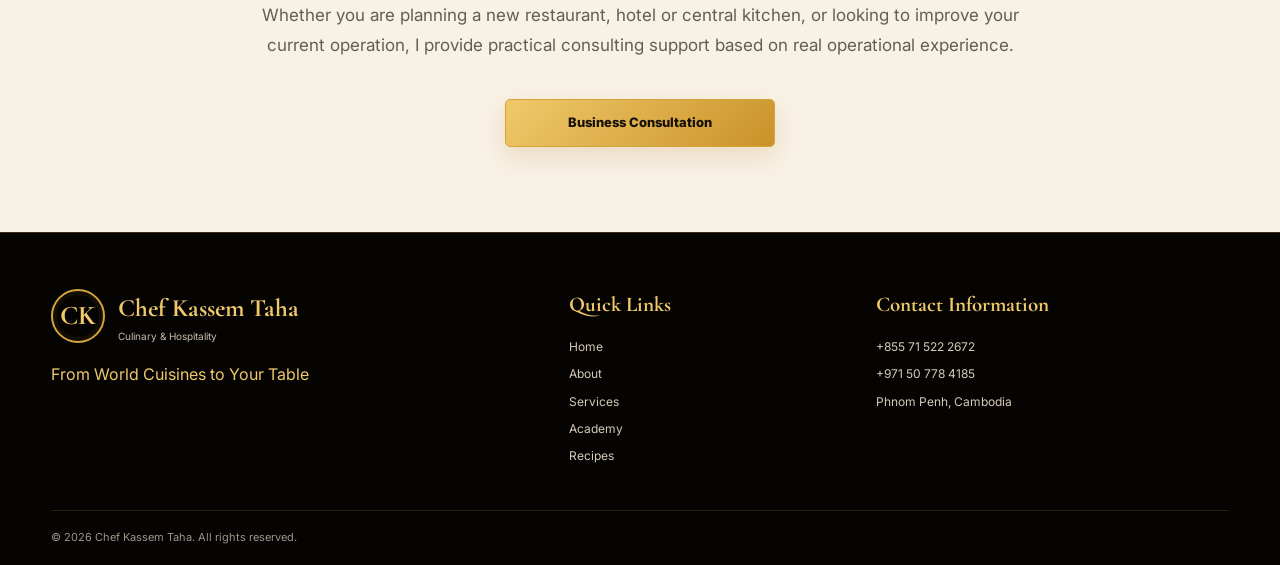
==== commit 2432e9a7: "Update about.html" ====
--- a/about.html
+++ b/about.html
@@ -20,7 +20,210 @@
     rel="stylesheet">
 
   <link rel="stylesheet" href="style.css">
-
+/* =========================================================
+   FINAL MOBILE COMPACT DESIGN
+   Chef Kassem Taha - About Page
+========================================================= */
+
+@media (max-width: 520px) {
+
+  /* ---------- PROFESSIONAL JOURNEY ---------- */
+
+  .journey-grid {
+    grid-template-columns: repeat(2, minmax(0, 1fr));
+    gap: 12px;
+  }
+
+  .journey-card {
+    min-height: 230px;
+    padding: 22px 10px;
+    display: flex;
+    flex-direction: column;
+    align-items: center;
+    justify-content: center;
+  }
+
+  .journey-card:last-child {
+    grid-column: 1 / -1;
+    width: calc(50% - 6px);
+    justify-self: center;
+  }
+
+  .journey-code {
+    width: 68px;
+    height: 68px;
+    margin: 0 auto 14px;
+    font-size: 24px;
+    border-width: 1px;
+  }
+
+  .journey-card h3 {
+    font-size: 13px;
+    line-height: 1.3;
+  }
+
+  .journey-card p {
+    margin-top: 10px;
+    font-size: 11px;
+    line-height: 1.5;
+  }
+
+
+  /* ---------- BEYOND THE KITCHEN ---------- */
+
+  .expertise-grid {
+    grid-template-columns: repeat(2, minmax(0, 1fr));
+    gap: 12px;
+  }
+
+  .expertise-card {
+    min-height: 190px;
+    padding: 20px 10px;
+  }
+
+  .expertise-icon {
+    width: 52px;
+    height: 52px;
+    margin-bottom: 15px;
+    font-size: 18px;
+  }
+
+  .expertise-card h3 {
+    font-size: 13px;
+    line-height: 1.35;
+  }
+
+  .expertise-card p {
+    margin-top: 9px;
+    font-size: 11px;
+    line-height: 1.45;
+  }
+
+  .expertise-section .about-section-title {
+    font-size: 38px;
+  }
+
+  .expertise-section .about-section-subtitle {
+    font-size: 14px;
+    line-height: 1.55;
+  }
+
+  .expertise-description {
+    margin: 22px 0 30px;
+    font-size: 14px;
+    line-height: 1.7;
+  }
+
+
+  /* ---------- MY PHILOSOPHY ---------- */
+
+  .philosophy-section {
+    padding-top: 50px;
+    padding-bottom: 50px;
+  }
+
+  .philosophy-heading h2 {
+    font-size: 40px;
+  }
+
+  .philosophy-heading > p {
+    margin-top: 13px;
+    font-size: 14px;
+  }
+
+  .philosophy-quote {
+    margin-top: 27px;
+  }
+
+  .philosophy-quote blockquote {
+    max-width: 570px;
+    margin-inline: auto;
+    font-size: 27px;
+    line-height: 1.22;
+  }
+
+  .philosophy-quote p {
+    margin-top: 20px;
+    font-size: 13px;
+    line-height: 1.65;
+  }
+
+  .philosophy-values {
+    margin-top: 30px;
+  }
+
+  .philosophy-value {
+    min-height: 82px;
+    grid-template-columns: 48px 1fr;
+    gap: 13px;
+    padding: 13px 0;
+  }
+
+  .value-icon {
+    width: 44px;
+    height: 44px;
+    font-size: 16px;
+  }
+
+  .philosophy-value h3 {
+    font-size: 14px;
+  }
+
+  .philosophy-value p {
+    margin-top: 4px;
+    font-size: 11px;
+  }
+
+
+  /* ---------- FINAL CTA ---------- */
+
+  .about-cta {
+    padding-top: 52px;
+    padding-bottom: 52px;
+  }
+
+  .about-cta h2 {
+    max-width: 500px;
+    margin-inline: auto;
+    font-size: 37px;
+    line-height: 1.05;
+  }
+
+  .about-cta p {
+    max-width: 600px;
+    margin: 22px auto 28px;
+    font-size: 14px;
+    line-height: 1.7;
+  }
+
+  .about-cta .btn {
+    min-height: 56px;
+  }
+
+
+  /* ---------- ARABIC MOBILE ---------- */
+
+  html[dir="rtl"] .expertise-section .about-section-title {
+    font-size: 31px;
+    line-height: 1.35;
+  }
+
+  html[dir="rtl"] .philosophy-heading h2 {
+    font-size: 32px;
+    line-height: 1.4;
+  }
+
+  html[dir="rtl"] .philosophy-quote blockquote {
+    font-size: 22px;
+    line-height: 1.65;
+  }
+
+  html[dir="rtl"] .about-cta h2 {
+    font-size: 31px;
+    line-height: 1.4;
+  }
+
+}
   <style>
 
     /* =====================================================
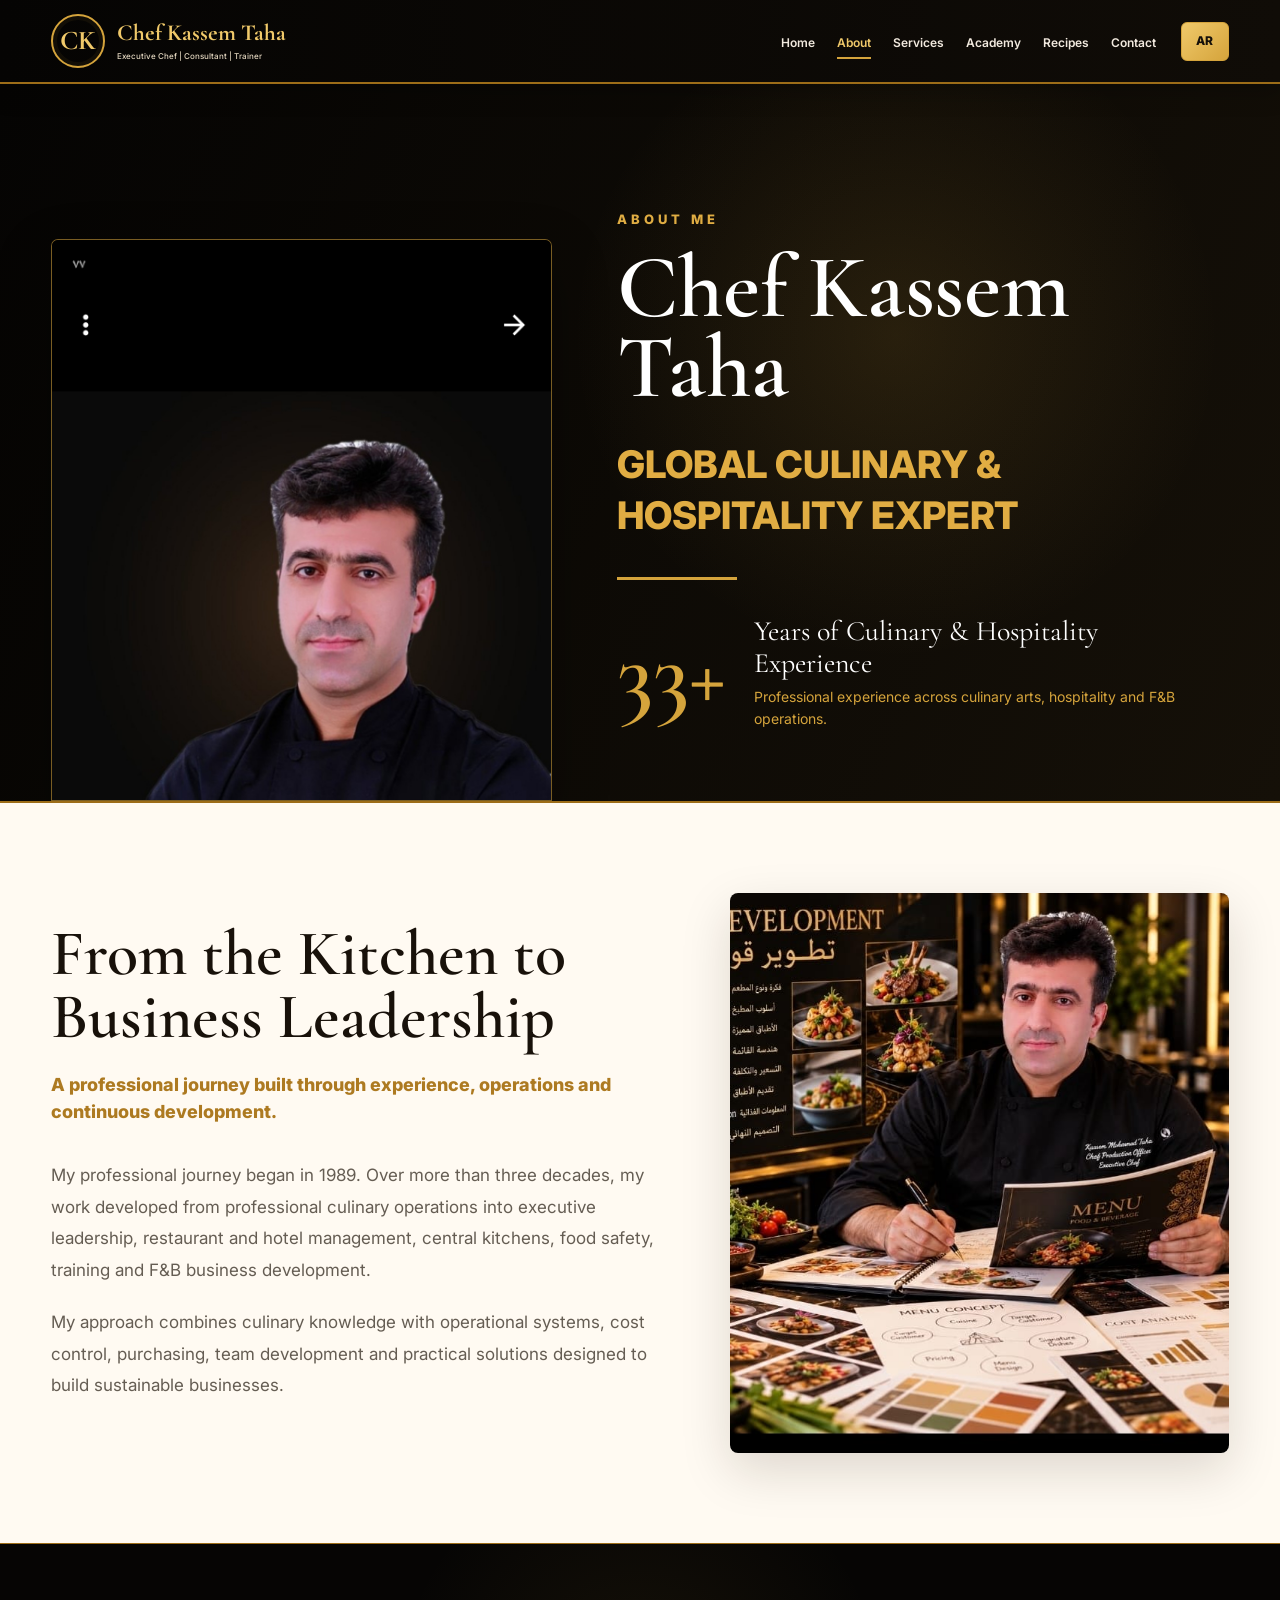
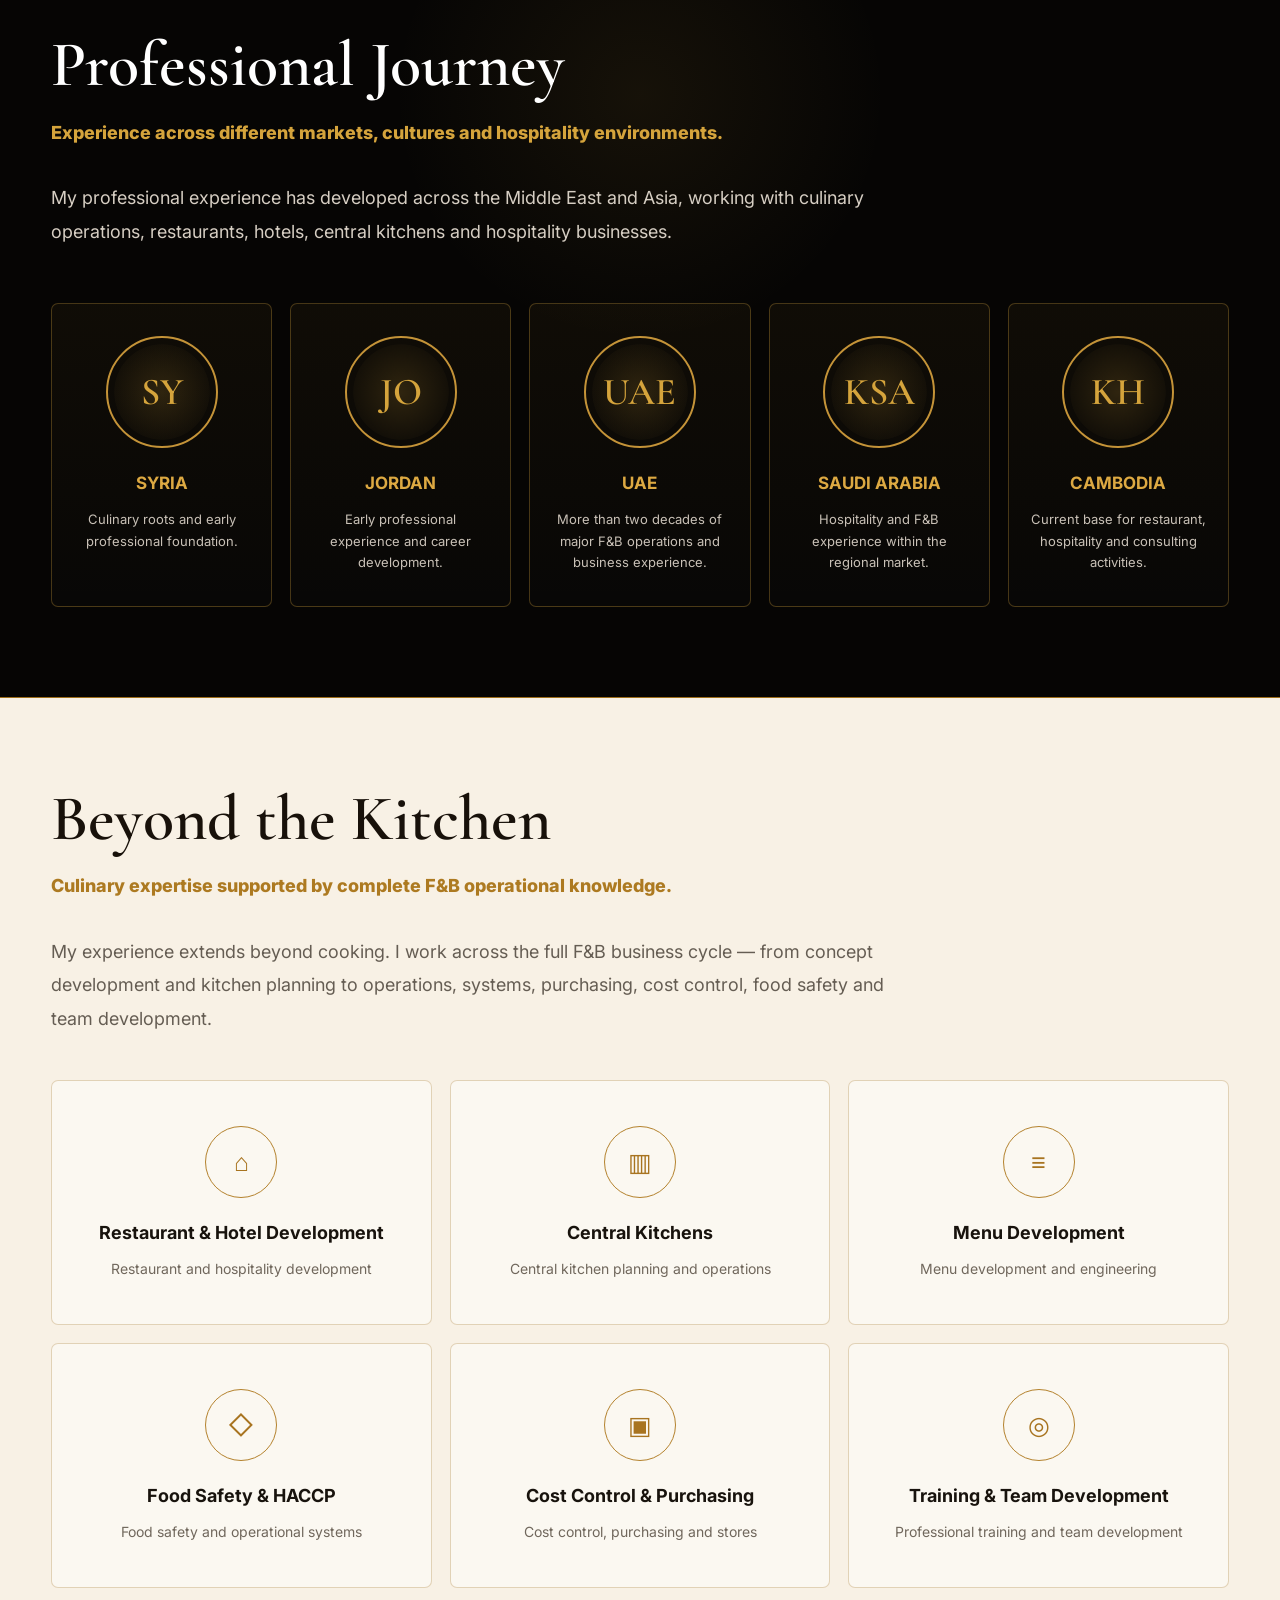
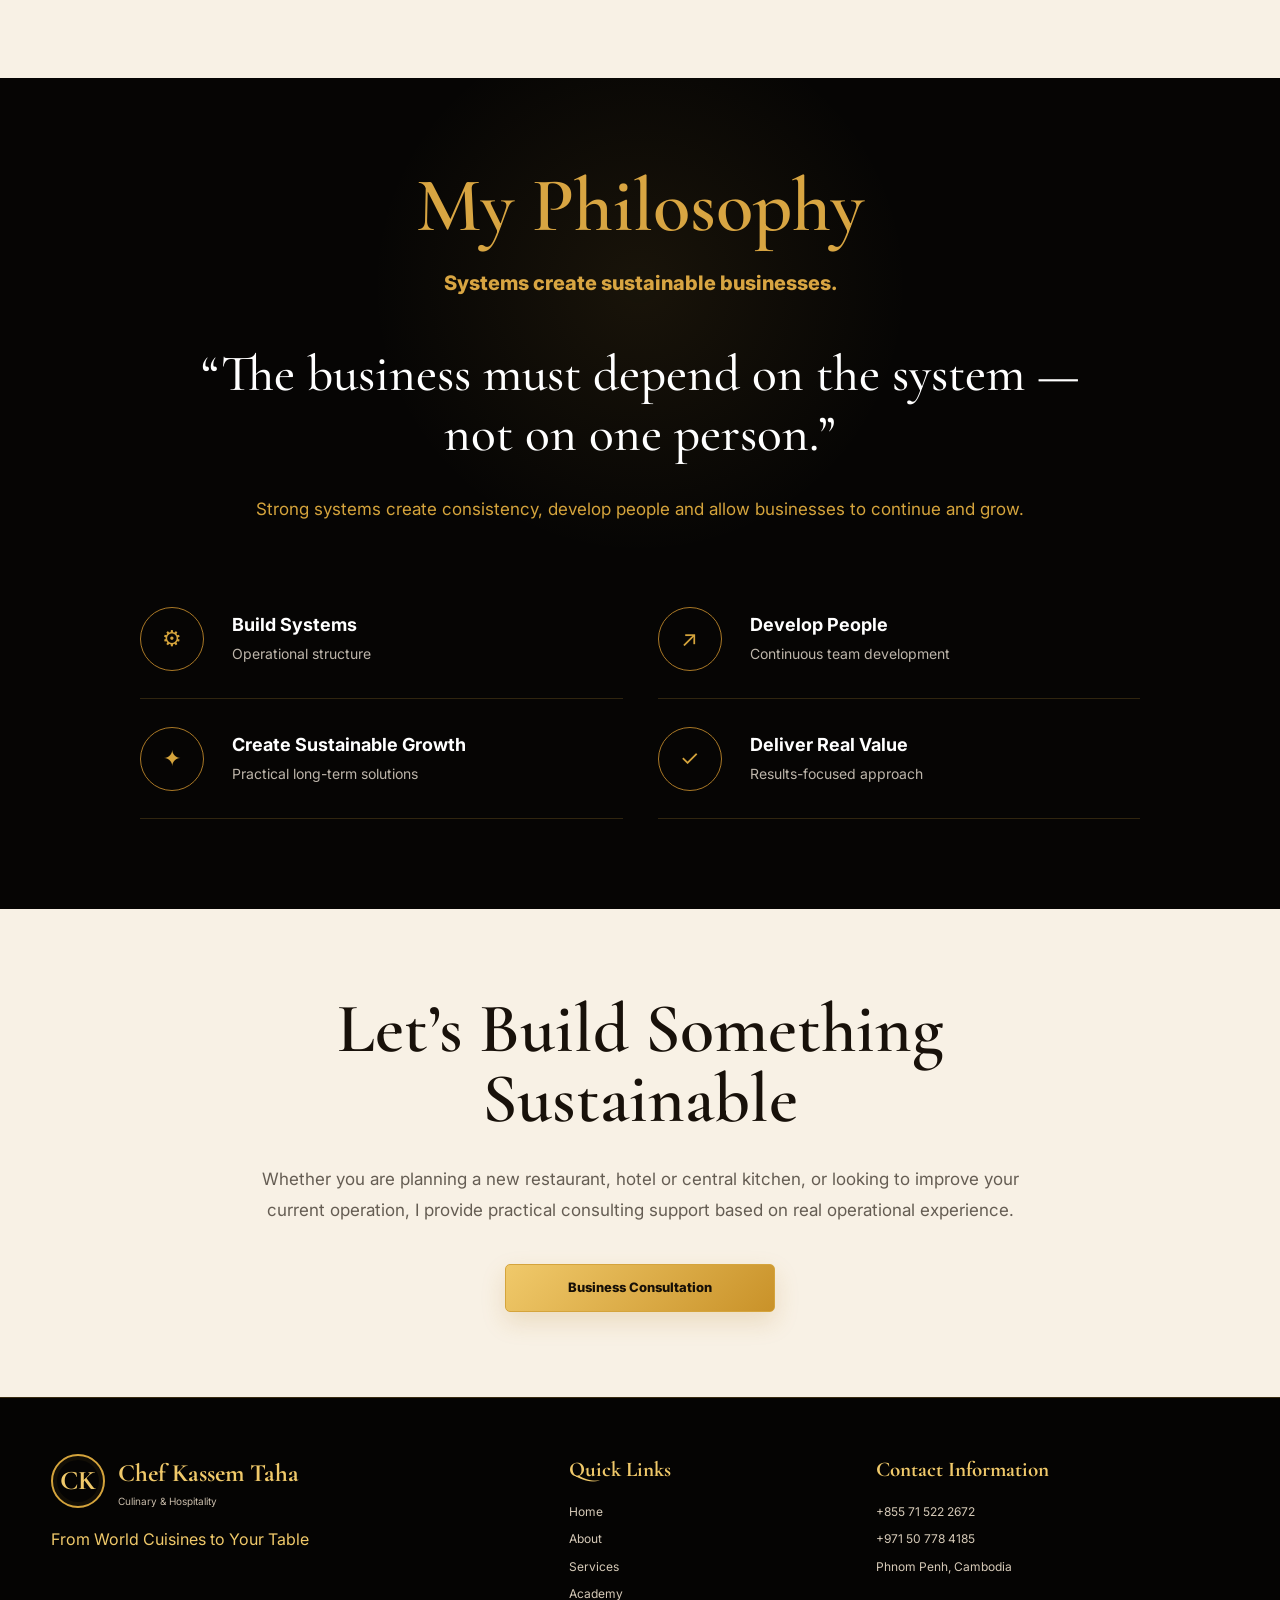
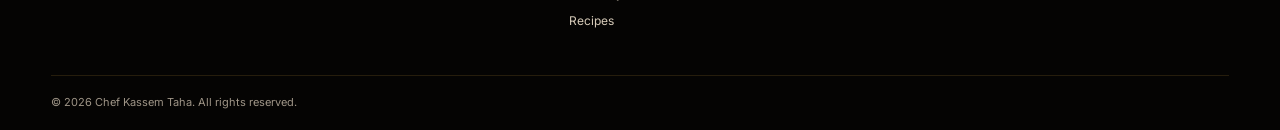
==== commit f9a3e342: "Update about.html" ====
--- a/about.html
+++ b/about.html
@@ -3,9 +3,7 @@
 
 <head>
   <meta charset="UTF-8">
-
-  <meta name="viewport"
-        content="width=device-width, initial-scale=1.0">
+  <meta name="viewport" content="width=device-width, initial-scale=1.0">
 
   <meta name="description"
         content="About Chef Kassem Taha - Global Culinary and Hospitality Expert with more than 33 years of professional experience.">
@@ -20,215 +18,11 @@
     rel="stylesheet">
 
   <link rel="stylesheet" href="style.css">
-/* =========================================================
-   FINAL MOBILE COMPACT DESIGN
-   Chef Kassem Taha - About Page
-========================================================= */
-
-@media (max-width: 520px) {
-
-  /* ---------- PROFESSIONAL JOURNEY ---------- */
-
-  .journey-grid {
-    grid-template-columns: repeat(2, minmax(0, 1fr));
-    gap: 12px;
-  }
-
-  .journey-card {
-    min-height: 230px;
-    padding: 22px 10px;
-    display: flex;
-    flex-direction: column;
-    align-items: center;
-    justify-content: center;
-  }
-
-  .journey-card:last-child {
-    grid-column: 1 / -1;
-    width: calc(50% - 6px);
-    justify-self: center;
-  }
-
-  .journey-code {
-    width: 68px;
-    height: 68px;
-    margin: 0 auto 14px;
-    font-size: 24px;
-    border-width: 1px;
-  }
-
-  .journey-card h3 {
-    font-size: 13px;
-    line-height: 1.3;
-  }
-
-  .journey-card p {
-    margin-top: 10px;
-    font-size: 11px;
-    line-height: 1.5;
-  }
-
-
-  /* ---------- BEYOND THE KITCHEN ---------- */
-
-  .expertise-grid {
-    grid-template-columns: repeat(2, minmax(0, 1fr));
-    gap: 12px;
-  }
-
-  .expertise-card {
-    min-height: 190px;
-    padding: 20px 10px;
-  }
-
-  .expertise-icon {
-    width: 52px;
-    height: 52px;
-    margin-bottom: 15px;
-    font-size: 18px;
-  }
-
-  .expertise-card h3 {
-    font-size: 13px;
-    line-height: 1.35;
-  }
-
-  .expertise-card p {
-    margin-top: 9px;
-    font-size: 11px;
-    line-height: 1.45;
-  }
-
-  .expertise-section .about-section-title {
-    font-size: 38px;
-  }
-
-  .expertise-section .about-section-subtitle {
-    font-size: 14px;
-    line-height: 1.55;
-  }
-
-  .expertise-description {
-    margin: 22px 0 30px;
-    font-size: 14px;
-    line-height: 1.7;
-  }
-
-
-  /* ---------- MY PHILOSOPHY ---------- */
-
-  .philosophy-section {
-    padding-top: 50px;
-    padding-bottom: 50px;
-  }
-
-  .philosophy-heading h2 {
-    font-size: 40px;
-  }
-
-  .philosophy-heading > p {
-    margin-top: 13px;
-    font-size: 14px;
-  }
-
-  .philosophy-quote {
-    margin-top: 27px;
-  }
-
-  .philosophy-quote blockquote {
-    max-width: 570px;
-    margin-inline: auto;
-    font-size: 27px;
-    line-height: 1.22;
-  }
-
-  .philosophy-quote p {
-    margin-top: 20px;
-    font-size: 13px;
-    line-height: 1.65;
-  }
-
-  .philosophy-values {
-    margin-top: 30px;
-  }
-
-  .philosophy-value {
-    min-height: 82px;
-    grid-template-columns: 48px 1fr;
-    gap: 13px;
-    padding: 13px 0;
-  }
-
-  .value-icon {
-    width: 44px;
-    height: 44px;
-    font-size: 16px;
-  }
-
-  .philosophy-value h3 {
-    font-size: 14px;
-  }
-
-  .philosophy-value p {
-    margin-top: 4px;
-    font-size: 11px;
-  }
-
-
-  /* ---------- FINAL CTA ---------- */
-
-  .about-cta {
-    padding-top: 52px;
-    padding-bottom: 52px;
-  }
-
-  .about-cta h2 {
-    max-width: 500px;
-    margin-inline: auto;
-    font-size: 37px;
-    line-height: 1.05;
-  }
-
-  .about-cta p {
-    max-width: 600px;
-    margin: 22px auto 28px;
-    font-size: 14px;
-    line-height: 1.7;
-  }
-
-  .about-cta .btn {
-    min-height: 56px;
-  }
-
-
-  /* ---------- ARABIC MOBILE ---------- */
-
-  html[dir="rtl"] .expertise-section .about-section-title {
-    font-size: 31px;
-    line-height: 1.35;
-  }
-
-  html[dir="rtl"] .philosophy-heading h2 {
-    font-size: 32px;
-    line-height: 1.4;
-  }
-
-  html[dir="rtl"] .philosophy-quote blockquote {
-    font-size: 22px;
-    line-height: 1.65;
-  }
-
-  html[dir="rtl"] .about-cta h2 {
-    font-size: 31px;
-    line-height: 1.4;
-  }
-
-}
+
   <style>
 
     /* =====================================================
        ABOUT PAGE
-       Uses the approved Chef Kassem black / gold identity
     ===================================================== */
 
     .about-page {
@@ -246,7 +40,7 @@
 
 
     /* =====================================================
-       ABOUT HERO
+       HERO
     ===================================================== */
 
     .about-hero {
@@ -266,7 +60,6 @@
         );
 
       color: #ffffff;
-
       border-bottom: 2px solid #9d6d18;
     }
 
@@ -282,15 +75,12 @@
       align-items: center;
 
       gap: 65px;
-
       padding-top: 55px;
     }
 
     .about-hero-image {
       position: relative;
-
       align-self: end;
-
       overflow: hidden;
 
       max-width: 540px;
@@ -323,9 +113,7 @@
 
       font-size: 13px;
       font-weight: 800;
-
       letter-spacing: 4px;
-
       text-transform: uppercase;
     }
 
@@ -337,20 +125,17 @@
       font-family: "Cormorant Garamond", Georgia, serif;
       font-size: clamp(58px, 7vw, 90px);
       line-height: .9;
-
       font-weight: 600;
     }
 
     .about-role {
       max-width: 690px;
-
       margin-top: 30px;
 
       color: #e1ad43;
 
       font-size: clamp(24px, 3vw, 38px);
       font-weight: 800;
-
       line-height: 1.35;
 
       text-transform: uppercase;
@@ -378,7 +163,6 @@
       font-family: "Cormorant Garamond", Georgia, serif;
       font-size: 92px;
       line-height: .85;
-
       font-weight: 600;
     }
 
@@ -439,7 +223,6 @@
       font-family: "Cormorant Garamond", Georgia, serif;
       font-size: clamp(48px, 5vw, 68px);
       line-height: .98;
-
       font-weight: 600;
     }
 
@@ -450,7 +233,6 @@
 
       font-size: 18px;
       font-weight: 800;
-
       line-height: 1.55;
     }
 
@@ -718,7 +500,6 @@
       font-family: "Cormorant Garamond", Georgia, serif;
       font-size: clamp(52px, 6vw, 78px);
       line-height: 1;
-
       font-weight: 600;
     }
 
@@ -747,7 +528,6 @@
       font-family: "Cormorant Garamond", Georgia, serif;
       font-size: clamp(36px, 4vw, 54px);
       line-height: 1.18;
-
       font-weight: 500;
     }
 
@@ -852,7 +632,6 @@
       font-family: "Cormorant Garamond", Georgia, serif;
       font-size: clamp(48px, 6vw, 70px);
       line-height: 1;
-
       font-weight: 600;
     }
 
@@ -924,16 +703,12 @@
         width: 92%;
       }
 
-
-      /* HERO */
-
       .about-hero-grid {
         min-height: auto;
 
         grid-template-columns: 1fr;
 
         gap: 0;
-
         padding-top: 0;
       }
 
@@ -970,7 +745,6 @@
         margin-bottom: 15px;
 
         font-size: 11px;
-
         letter-spacing: 3px;
       }
 
@@ -1027,9 +801,6 @@
         font-size: 12px;
       }
 
-
-      /* STORY */
-
       .about-story {
         padding: 60px 0;
       }
@@ -1074,9 +845,6 @@
         max-height: 520px;
       }
 
-
-      /* JOURNEY */
-
       .journey-section {
         padding: 60px 0;
       }
@@ -1116,9 +884,6 @@
         font-size: 12px;
       }
 
-
-      /* EXPERTISE */
-
       .expertise-section {
         padding: 60px 0;
       }
@@ -1160,9 +925,6 @@
         font-size: 12px;
       }
 
-
-      /* PHILOSOPHY */
-
       .philosophy-section {
         padding: 60px 0;
       }
@@ -1237,9 +999,6 @@
         font-size: 13px;
       }
 
-
-      /* CTA */
-
       .about-cta {
         padding: 60px 0;
       }
@@ -1270,7 +1029,7 @@
 
 
     /* =====================================================
-       SMALL MOBILE
+       SMALL MOBILE - FINAL COMPACT VERSION
     ===================================================== */
 
     @media (max-width: 520px) {
@@ -1322,52 +1081,242 @@
         font-size: 42px;
       }
 
-      .journey-grid,
+
+      /* JOURNEY - TWO CARDS PER ROW */
+
+      .journey-grid {
+        grid-template-columns:
+          repeat(2, minmax(0, 1fr));
+
+        gap: 12px;
+      }
+
+      .journey-card {
+        min-height: 230px;
+
+        padding: 22px 10px;
+
+        display: flex;
+        flex-direction: column;
+        align-items: center;
+        justify-content: center;
+      }
+
+      .journey-card:last-child {
+        grid-column: 1 / -1;
+
+        width: calc(50% - 6px);
+
+        justify-self: center;
+      }
+
+      .journey-code {
+        width: 68px;
+        height: 68px;
+
+        margin: 0 auto 14px;
+
+        font-size: 24px;
+
+        border-width: 1px;
+      }
+
+      .journey-card h3 {
+        font-size: 13px;
+        line-height: 1.3;
+      }
+
+      .journey-card p {
+        margin-top: 10px;
+
+        font-size: 11px;
+        line-height: 1.5;
+      }
+
+
+      /* EXPERTISE - TWO CARDS PER ROW */
+
       .expertise-grid {
-        grid-template-columns: 1fr;
-      }
-
-      .journey-card {
-        padding: 25px 18px;
-      }
-
-      .journey-code {
-        width: 82px;
-        height: 82px;
+        grid-template-columns:
+          repeat(2, minmax(0, 1fr));
+
+        gap: 12px;
       }
 
       .expertise-card {
-        min-height: 185px;
+        min-height: 190px;
+
+        padding: 20px 10px;
+      }
+
+      .expertise-icon {
+        width: 52px;
+        height: 52px;
+
+        margin-bottom: 15px;
+
+        font-size: 18px;
+      }
+
+      .expertise-card h3 {
+        font-size: 13px;
+        line-height: 1.35;
+      }
+
+      .expertise-card p {
+        margin-top: 9px;
+
+        font-size: 11px;
+        line-height: 1.45;
+      }
+
+      .expertise-section .about-section-title {
+        font-size: 38px;
+      }
+
+      .expertise-section .about-section-subtitle {
+        font-size: 14px;
+        line-height: 1.55;
+      }
+
+      .expertise-description {
+        margin: 22px 0 30px;
+
+        font-size: 14px;
+        line-height: 1.7;
+      }
+
+
+      /* PHILOSOPHY */
+
+      .philosophy-section {
+        padding-top: 50px;
+        padding-bottom: 50px;
       }
 
       .philosophy-heading h2 {
-        font-size: 46px;
+        font-size: 40px;
       }
 
       .philosophy-heading > p {
+        margin-top: 13px;
+
+        font-size: 14px;
+      }
+
+      .philosophy-quote {
+        margin-top: 27px;
+      }
+
+      .philosophy-quote blockquote {
+        max-width: 570px;
+
+        margin-inline: auto;
+
+        font-size: 27px;
+        line-height: 1.22;
+      }
+
+      .philosophy-quote p {
+        margin-top: 20px;
+
+        font-size: 13px;
+        line-height: 1.65;
+      }
+
+      .philosophy-values {
+        margin-top: 30px;
+      }
+
+      .philosophy-value {
+        min-height: 82px;
+
+        grid-template-columns: 48px 1fr;
+
+        gap: 13px;
+
+        padding: 13px 0;
+      }
+
+      .value-icon {
+        width: 44px;
+        height: 44px;
+
         font-size: 16px;
       }
 
-      .philosophy-quote blockquote {
+      .philosophy-value h3 {
+        font-size: 14px;
+      }
+
+      .philosophy-value p {
+        margin-top: 4px;
+
+        font-size: 11px;
+      }
+
+
+      /* CTA */
+
+      .about-cta {
+        padding-top: 52px;
+        padding-bottom: 52px;
+      }
+
+      .about-cta h2 {
+        max-width: 500px;
+
+        margin-inline: auto;
+
+        font-size: 37px;
+        line-height: 1.05;
+      }
+
+      .about-cta p {
+        max-width: 600px;
+
+        margin: 22px auto 28px;
+
+        font-size: 14px;
+        line-height: 1.7;
+      }
+
+      .about-cta .btn {
+        min-height: 56px;
+      }
+
+
+      /* ARABIC */
+
+      html[dir="rtl"] .expertise-section .about-section-title {
         font-size: 31px;
-      }
-
-      .about-cta h2 {
-        font-size: 44px;
+        line-height: 1.35;
+      }
+
+      html[dir="rtl"] .philosophy-heading h2 {
+        font-size: 32px;
+        line-height: 1.4;
+      }
+
+      html[dir="rtl"] .philosophy-quote blockquote {
+        font-size: 22px;
+        line-height: 1.65;
+      }
+
+      html[dir="rtl"] .about-cta h2 {
+        font-size: 31px;
+        line-height: 1.4;
       }
 
     }
 
   </style>
+
 </head>
 
 
 <body class="about-page">
 
-
-<!-- ======================================================
-     HEADER
-====================================================== -->
 
 <header class="site-header">
 
@@ -1409,7 +1358,7 @@
 
       <a href="index.html#services"
          data-en="Services"
-         data-ar="خدماتنا">
+         data-ar="الخدمات">
         Services
       </a>
 
@@ -1467,10 +1416,6 @@
 <main>
 
 
-<!-- ======================================================
-     ABOUT HERO
-====================================================== -->
-
 <section class="about-hero">
 
   <div class="about-container about-hero-grid">
@@ -1531,10 +1476,6 @@
 
 </section>
 
-
-<!-- ======================================================
-     FROM THE KITCHEN TO BUSINESS LEADERSHIP
-====================================================== -->
 
 <section class="about-story">
 
@@ -1593,10 +1534,6 @@
 </section>
 
 
-<!-- ======================================================
-     PROFESSIONAL JOURNEY
-====================================================== -->
-
 <section class="journey-section">
 
   <div class="about-container">
@@ -1626,14 +1563,11 @@
 
     <div class="journey-grid">
 
-
       <article class="journey-card">
 
         <div class="journey-code">SY</div>
 
-        <h3
-          data-en="SYRIA"
-          data-ar="سوريا">
+        <h3 data-en="SYRIA" data-ar="سوريا">
           SYRIA
         </h3>
 
@@ -1650,9 +1584,7 @@
 
         <div class="journey-code">JO</div>
 
-        <h3
-          data-en="JORDAN"
-          data-ar="الأردن">
+        <h3 data-en="JORDAN" data-ar="الأردن">
           JORDAN
         </h3>
 
@@ -1669,9 +1601,7 @@
 
         <div class="journey-code">UAE</div>
 
-        <h3
-          data-en="UAE"
-          data-ar="الإمارات">
+        <h3 data-en="UAE" data-ar="الإمارات">
           UAE
         </h3>
 
@@ -1709,9 +1639,7 @@
 
         <div class="journey-code">KH</div>
 
-        <h3
-          data-en="CAMBODIA"
-          data-ar="كمبوديا">
+        <h3 data-en="CAMBODIA" data-ar="كمبوديا">
           CAMBODIA
         </h3>
 
@@ -1730,10 +1658,6 @@
 
 </section>
 
-
-<!-- ======================================================
-     BEYOND THE KITCHEN
-====================================================== -->
 
 <section class="expertise-section">
 
@@ -1768,7 +1692,6 @@
 
     <div class="expertise-grid">
 
-
       <article class="expertise-card">
 
         <div class="expertise-icon">⌂</div>
@@ -1889,14 +1812,9 @@
 </section>
 
 
-<!-- ======================================================
-     PHILOSOPHY
-====================================================== -->
-
 <section class="philosophy-section">
 
   <div class="about-container">
-
 
     <div class="philosophy-heading">
 
@@ -1936,22 +1854,19 @@
 
     <div class="philosophy-values">
 
-
       <article class="philosophy-value">
 
         <div class="value-icon">⚙</div>
 
         <div>
 
-          <h3
-            data-en="Build Systems"
-            data-ar="بناء الأنظمة">
+          <h3 data-en="Build Systems"
+              data-ar="بناء الأنظمة">
             Build Systems
           </h3>
 
-          <p
-            data-en="Operational structure"
-            data-ar="هيكل تشغيلي واضح">
+          <p data-en="Operational structure"
+             data-ar="هيكل تشغيلي واضح">
             Operational structure
           </p>
 
@@ -1966,15 +1881,13 @@
 
         <div>
 
-          <h3
-            data-en="Develop People"
-            data-ar="تطوير الأشخاص">
+          <h3 data-en="Develop People"
+              data-ar="تطوير الأشخاص">
             Develop People
           </h3>
 
-          <p
-            data-en="Continuous team development"
-            data-ar="تطوير مستمر لفريق العمل">
+          <p data-en="Continuous team development"
+             data-ar="تطوير مستمر لفريق العمل">
             Continuous team development
           </p>
 
@@ -2034,10 +1947,6 @@
 
 </section>
 
-
-<!-- ======================================================
-     CTA
-====================================================== -->
 
 <section class="about-cta">
 
@@ -2073,14 +1982,9 @@
 </main>
 
 
-<!-- ======================================================
-     FOOTER
-====================================================== -->
-
 <footer class="site-footer">
 
   <div class="container footer-grid">
-
 
     <div class="footer-brand">
 
@@ -2113,9 +2017,8 @@
 
     <div class="footer-links">
 
-      <h3
-        data-en="Quick Links"
-        data-ar="روابط سريعة">
+      <h3 data-en="Quick Links"
+          data-ar="روابط سريعة">
         Quick Links
       </h3>
 
@@ -2133,7 +2036,7 @@
 
       <a href="index.html#services"
          data-en="Services"
-         data-ar="خدماتنا">
+         data-ar="الخدمات">
         Services
       </a>
 
@@ -2202,4 +2105,4 @@
 <script src="script.js"></script>
 
 </body>
-        </html>
+  </html>
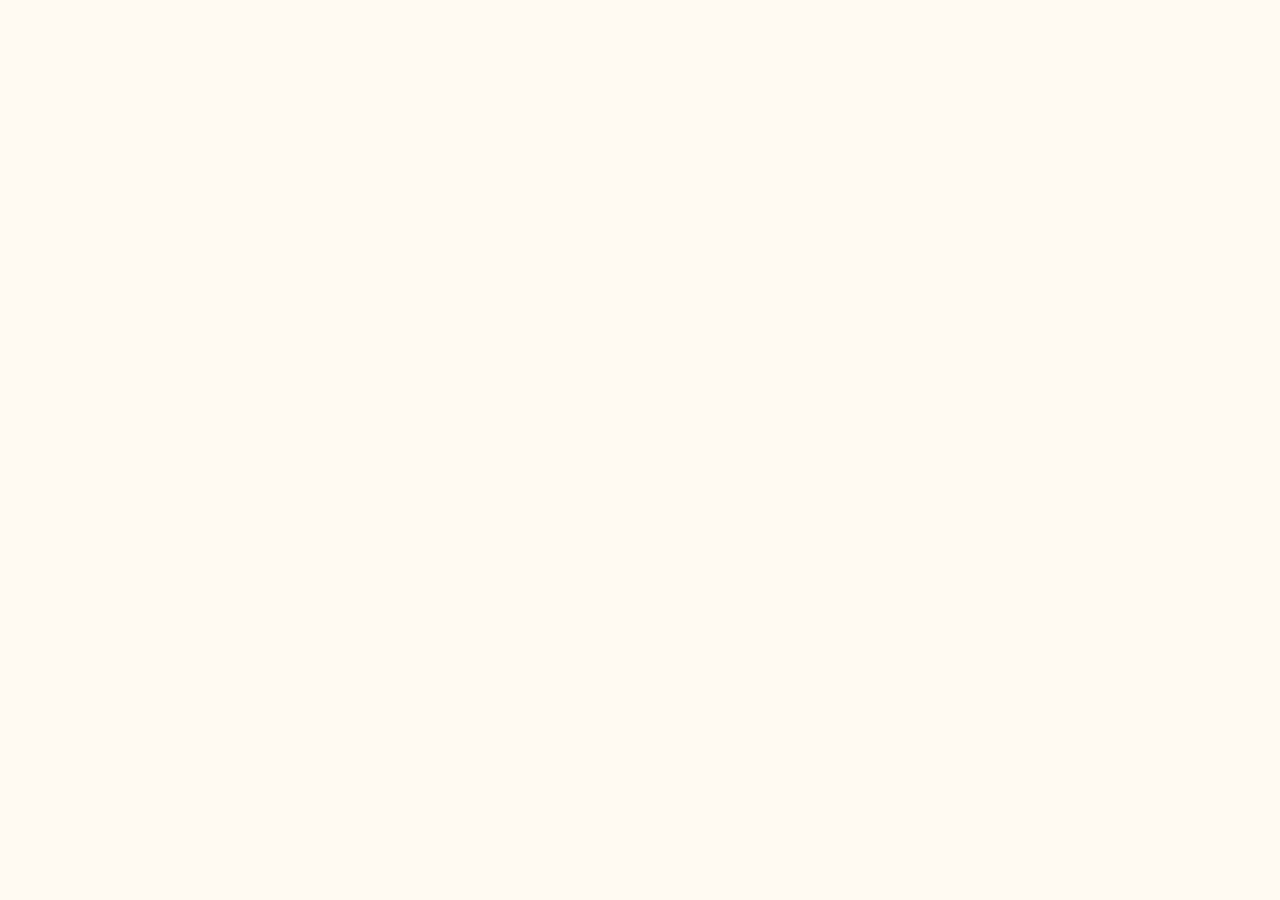
==== commit 805db0b9: "Update about.html" ====
--- a/about.html
+++ b/about.html
@@ -8,6 +8,8 @@
   <meta name="description"
         content="About Chef Kassem Taha - Global Culinary and Hospitality Expert with more than 33 years of professional experience.">
 
+  <meta name="author" content="Chef Kassem Taha">
+
   <title>About | Chef Kassem Taha</title>
 
   <link rel="preconnect" href="https://fonts.googleapis.com">
@@ -37,7 +39,6 @@
       width: min(92%, 1240px);
       margin-inline: auto;
     }
-
 
     /* =====================================================
        HERO
@@ -65,15 +66,9 @@
 
     .about-hero-grid {
       min-height: 610px;
-
       display: grid;
-
-      grid-template-columns:
-        minmax(340px, .9fr)
-        minmax(0, 1.1fr);
-
+      grid-template-columns: minmax(340px, .9fr) minmax(0, 1.1fr);
       align-items: center;
-
       gap: 65px;
       padding-top: 55px;
     }
@@ -82,22 +77,18 @@
       position: relative;
       align-self: end;
       overflow: hidden;
-
       max-width: 540px;
 
       border: 1px solid rgba(213, 164, 60, .55);
       border-radius: 7px 7px 0 0;
 
       background: #080604;
-
-      box-shadow:
-        0 20px 55px rgba(0, 0, 0, .32);
+      box-shadow: 0 20px 55px rgba(0, 0, 0, .32);
     }
 
     .about-hero-image img {
       width: 100%;
       height: 560px;
-
       object-fit: cover;
       object-position: center top;
     }
@@ -108,9 +99,7 @@
 
     .about-label {
       margin: 0 0 18px;
-
       color: #e0ad43;
-
       font-size: 13px;
       font-weight: 800;
       letter-spacing: 4px;
@@ -119,9 +108,7 @@
 
     .about-hero-content h1 {
       margin: 0;
-
       color: #ffffff;
-
       font-family: "Cormorant Garamond", Georgia, serif;
       font-size: clamp(58px, 7vw, 90px);
       line-height: .9;
@@ -131,35 +118,28 @@
     .about-role {
       max-width: 690px;
       margin-top: 30px;
-
       color: #e1ad43;
-
       font-size: clamp(24px, 3vw, 38px);
       font-weight: 800;
       line-height: 1.35;
-
       text-transform: uppercase;
     }
 
     .about-divider {
       width: 120px;
       height: 3px;
-
       margin: 35px 0;
-
       background: #d5a43c;
     }
 
     .about-experience {
       display: flex;
       align-items: center;
-
       gap: 28px;
     }
 
     .about-experience strong {
       color: #d5a43c;
-
       font-family: "Cormorant Garamond", Georgia, serif;
       font-size: 92px;
       line-height: .85;
@@ -169,15 +149,12 @@
     .about-experience div {
       display: flex;
       flex-direction: column;
-
       gap: 7px;
     }
 
     .about-experience span {
       max-width: 430px;
-
       color: #ffffff;
-
       font-family: "Cormorant Garamond", Georgia, serif;
       font-size: 28px;
       line-height: 1.15;
@@ -185,41 +162,30 @@
 
     .about-experience small {
       max-width: 500px;
-
       color: #d5a43c;
-
       font-size: 14px;
       line-height: 1.6;
     }
 
-
     /* =====================================================
        STORY
     ===================================================== */
 
     .about-story {
       padding: 90px 0;
-
       background: #fffaf2;
     }
 
     .about-story-grid {
       display: grid;
-
-      grid-template-columns:
-        minmax(0, 1fr)
-        minmax(360px, .82fr);
-
+      grid-template-columns: minmax(0, 1fr) minmax(360px, .82fr);
       align-items: center;
-
       gap: 70px;
     }
 
     .about-section-title {
       margin: 0;
-
       color: #18110a;
-
       font-family: "Cormorant Garamond", Georgia, serif;
       font-size: clamp(48px, 5vw, 68px);
       line-height: .98;
@@ -228,9 +194,7 @@
 
     .about-section-subtitle {
       margin: 22px 0 0;
-
       color: #ad7a21;
-
       font-size: 18px;
       font-weight: 800;
       line-height: 1.55;
@@ -242,33 +206,26 @@
 
     .about-story-text p {
       margin: 0 0 21px;
-
       color: #655d53;
-
       font-size: 17px;
       line-height: 1.85;
     }
 
     .about-story-image {
       overflow: hidden;
-
       border-radius: 8px;
-
-      box-shadow:
-        0 18px 50px rgba(34, 22, 9, .15);
+      box-shadow: 0 18px 50px rgba(34, 22, 9, .15);
     }
 
     .about-story-image img {
       width: 100%;
       height: 560px;
-
       object-fit: cover;
       object-position: center;
     }
 
-
-    /* =====================================================
-       PROFESSIONAL JOURNEY
+    /* =====================================================
+       JOURNEY
     ===================================================== */
 
     .journey-section {
@@ -283,7 +240,6 @@
         #060504;
 
       color: #ffffff;
-
       border-top: 1px solid #9d6d18;
       border-bottom: 1px solid #9d6d18;
     }
@@ -298,31 +254,22 @@
 
     .journey-intro {
       max-width: 850px;
-
       margin: 35px 0 55px;
-
       color: #d6cec3;
-
       font-size: 18px;
       line-height: 1.85;
     }
 
     .journey-grid {
       display: grid;
-
-      grid-template-columns:
-        repeat(5, minmax(0, 1fr));
-
+      grid-template-columns: repeat(5, minmax(0, 1fr));
       gap: 18px;
     }
 
     .journey-card {
       min-width: 0;
-
       padding: 32px 18px;
-
       text-align: center;
-
       border: 1px solid rgba(213, 164, 60, .30);
       border-radius: 7px;
 
@@ -337,9 +284,7 @@
     .journey-code {
       width: 112px;
       height: 112px;
-
       margin: 0 auto 25px;
-
       display: grid;
       place-items: center;
 
@@ -355,7 +300,6 @@
         );
 
       color: #d5a43c;
-
       font-family: "Cormorant Garamond", Georgia, serif;
       font-size: 38px;
       font-weight: 600;
@@ -363,30 +307,24 @@
 
     .journey-card h3 {
       margin: 0;
-
       color: #dda942;
-
       font-size: 17px;
       line-height: 1.25;
     }
 
     .journey-card p {
       margin: 15px 0 0;
-
       color: #c9c1b7;
-
       font-size: 13px;
       line-height: 1.65;
     }
 
-
-    /* =====================================================
-       BEYOND THE KITCHEN
+    /* =====================================================
+       EXPERTISE
     ===================================================== */
 
     .expertise-section {
       padding: 90px 0;
-
       background: #f8f1e5;
     }
 
@@ -396,75 +334,58 @@
 
     .expertise-description {
       margin: 35px 0 45px;
-
       color: #655d53;
-
       font-size: 18px;
       line-height: 1.85;
     }
 
     .expertise-grid {
       display: grid;
-
-      grid-template-columns:
-        repeat(3, minmax(0, 1fr));
-
+      grid-template-columns: repeat(3, minmax(0, 1fr));
       gap: 18px;
     }
 
     .expertise-card {
       min-height: 245px;
-
       display: flex;
       flex-direction: column;
       align-items: center;
       justify-content: center;
 
       padding: 30px 20px;
-
       text-align: center;
 
       border: 1px solid rgba(157, 109, 24, .27);
       border-radius: 7px;
-
       background: rgba(255, 255, 255, .48);
     }
 
     .expertise-icon {
       width: 72px;
       height: 72px;
-
       display: grid;
       place-items: center;
-
       margin-bottom: 23px;
 
       border: 1px solid #b4822d;
       border-radius: 50%;
-
       color: #a87420;
-
       font-size: 25px;
     }
 
     .expertise-card h3 {
       margin: 0;
-
       color: #18130d;
-
       font-size: 18px;
       line-height: 1.3;
     }
 
     .expertise-card p {
       margin: 13px 0 0;
-
       color: #70675c;
-
       font-size: 14px;
       line-height: 1.5;
     }
-
 
     /* =====================================================
        PHILOSOPHY
@@ -486,17 +407,13 @@
 
     .philosophy-heading {
       max-width: 850px;
-
       margin-inline: auto;
-
       text-align: center;
     }
 
     .philosophy-heading h2 {
       margin: 0;
-
       color: #d8a542;
-
       font-family: "Cormorant Garamond", Georgia, serif;
       font-size: clamp(52px, 6vw, 78px);
       line-height: 1;
@@ -505,26 +422,20 @@
 
     .philosophy-heading > p {
       margin: 22px 0 0;
-
       color: #d8a542;
-
       font-size: 20px;
       font-weight: 800;
     }
 
     .philosophy-quote {
       max-width: 900px;
-
       margin: 45px auto 0;
-
       text-align: center;
     }
 
     .philosophy-quote blockquote {
       margin: 0;
-
       color: #ffffff;
-
       font-family: "Cormorant Garamond", Georgia, serif;
       font-size: clamp(36px, 4vw, 54px);
       line-height: 1.18;
@@ -533,102 +444,74 @@
 
     .philosophy-quote p {
       max-width: 790px;
-
       margin: 30px auto 0;
-
       color: #d5a43c;
-
       font-size: 17px;
       line-height: 1.75;
     }
 
     .philosophy-values {
       max-width: 1000px;
-
       margin: 55px auto 0;
-
       display: grid;
-
-      grid-template-columns:
-        repeat(2, minmax(0, 1fr));
-
+      grid-template-columns: repeat(2, minmax(0, 1fr));
       gap: 0 35px;
     }
 
     .philosophy-value {
       min-height: 120px;
-
       display: grid;
-
       grid-template-columns: 72px 1fr;
-
       align-items: center;
-
       gap: 20px;
-
       padding: 20px 0;
-
-      border-bottom:
-        1px solid rgba(213, 164, 60, .20);
+      border-bottom: 1px solid rgba(213, 164, 60, .20);
     }
 
     .value-icon {
       width: 64px;
       height: 64px;
-
       display: grid;
       place-items: center;
 
       border: 1px solid #a97826;
       border-radius: 50%;
-
       color: #d5a43c;
-
       font-size: 22px;
     }
 
     .philosophy-value h3 {
       margin: 0;
-
       color: #ffffff;
-
       font-size: 18px;
       line-height: 1.25;
     }
 
     .philosophy-value p {
       margin: 7px 0 0;
-
       color: #bdb5aa;
-
       font-size: 14px;
       line-height: 1.45;
     }
 
-
     /* =====================================================
        CTA
     ===================================================== */
 
     .about-cta {
       padding: 85px 0;
-
       background: #f8f1e5;
-
       text-align: center;
     }
 
     .about-cta-inner {
       max-width: 920px;
-
       margin-inline: auto;
     }
 
     .about-cta h2 {
       margin: 0;
-
       color: #18110a;
-
       font-family: "Cormorant Garamond", Georgia, serif;
       font-size: clamp(48px, 6vw, 70px);
       line-height: 1;
@@ -637,11 +520,8 @@
 
     .about-cta p {
       max-width: 780px;
-
       margin: 30px auto 38px;
-
       color: #655d53;
-
       font-size: 17px;
       line-height: 1.8;
     }
@@ -649,7 +529,6 @@
     .about-cta .btn {
       min-width: 270px;
     }
-
 
     /* =====================================================
        RTL
@@ -669,7 +548,6 @@
       font-family: "Cairo", Arial, sans-serif;
     }
 
-
     /* =====================================================
        TABLET
     ===================================================== */
@@ -681,17 +559,13 @@
       }
 
       .journey-grid {
-        grid-template-columns:
-          repeat(3, minmax(0, 1fr));
+        grid-template-columns: repeat(3, minmax(0, 1fr));
       }
 
       .expertise-grid {
-        grid-template-columns:
-          repeat(2, minmax(0, 1fr));
-      }
-
-    }
-
+        grid-template-columns: repeat(2, minmax(0, 1fr));
+      }
+    }
 
     /* =====================================================
        MOBILE
@@ -705,9 +579,7 @@
 
       .about-hero-grid {
         min-height: auto;
-
         grid-template-columns: 1fr;
-
         gap: 0;
         padding-top: 0;
       }
@@ -715,25 +587,20 @@
       .about-hero-image {
         width: 100%;
         max-width: 660px;
-
         margin-inline: auto;
-
         align-self: auto;
-
         border-radius: 0 0 7px 7px;
       }
 
       .about-hero-image img {
         height: auto;
         max-height: 500px;
-
         object-fit: cover;
         object-position: center top;
       }
 
       .about-hero-content {
         padding: 45px 0 55px;
-
         text-align: center;
       }
 
@@ -743,7 +610,6 @@
 
       .about-label {
         margin-bottom: 15px;
-
         font-size: 11px;
         letter-spacing: 3px;
       }
@@ -760,22 +626,18 @@
 
       .about-role {
         margin: 25px auto 0;
-
         max-width: 570px;
-
         font-size: 23px;
         line-height: 1.45;
       }
 
       .about-divider {
         width: 100px;
-
         margin: 27px auto;
       }
 
       .about-experience {
         justify-content: center;
-
         gap: 22px;
       }
 
@@ -785,7 +647,6 @@
 
       .about-experience div {
         max-width: 310px;
-
         text-align: left;
       }
 
@@ -807,7 +668,6 @@
 
       .about-story-grid {
         grid-template-columns: 1fr;
-
         gap: 35px;
       }
 
@@ -823,7 +683,6 @@
 
       .about-section-subtitle {
         margin-top: 18px;
-
         font-size: 16px;
       }
 
@@ -851,15 +710,12 @@
 
       .journey-intro {
         margin: 27px 0 38px;
-
         font-size: 15px;
         line-height: 1.75;
       }
 
       .journey-grid {
-        grid-template-columns:
-          repeat(2, minmax(0, 1fr));
-
+        grid-template-columns: repeat(2, minmax(0, 1fr));
         gap: 12px;
       }
 
@@ -870,9 +726,7 @@
       .journey-code {
         width: 88px;
         height: 88px;
-
         margin-bottom: 18px;
-
         font-size: 31px;
       }
 
@@ -890,30 +744,24 @@
 
       .expertise-description {
         margin: 27px 0 35px;
-
         font-size: 15px;
         line-height: 1.75;
       }
 
       .expertise-grid {
-        grid-template-columns:
-          repeat(2, minmax(0, 1fr));
-
+        grid-template-columns: repeat(2, minmax(0, 1fr));
         gap: 12px;
       }
 
       .expertise-card {
         min-height: 205px;
-
         padding: 24px 14px;
       }
 
       .expertise-icon {
         width: 58px;
         height: 58px;
-
         margin-bottom: 17px;
-
         font-size: 20px;
       }
 
@@ -939,7 +787,6 @@
 
       .philosophy-heading > p {
         margin-top: 17px;
-
         font-size: 17px;
       }
 
@@ -954,40 +801,32 @@
 
       html[dir="rtl"] .philosophy-quote blockquote {
         font-family: "Cairo", Arial, sans-serif;
-
         font-size: 26px;
         line-height: 1.7;
       }
 
       .philosophy-quote p {
         margin-top: 23px;
-
         font-size: 15px;
         line-height: 1.7;
       }
 
       .philosophy-values {
         margin-top: 40px;
-
         grid-template-columns: 1fr;
-
         gap: 0;
       }
 
       .philosophy-value {
         min-height: 100px;
-
         grid-template-columns: 60px 1fr;
-
         gap: 16px;
-
         padding: 16px 0;
       }
 
       .value-icon {
         width: 54px;
         height: 54px;
-
         font-size: 18px;
       }
 
@@ -1015,7 +854,6 @@
 
       .about-cta p {
         margin: 25px auto 32px;
-
         font-size: 15px;
         line-height: 1.75;
       }
@@ -1025,11 +863,14 @@
         min-width: 0;
       }
 
-    }
-
-
-    /* =====================================================
-       SMALL MOBILE - FINAL COMPACT VERSION
+      .main-nav.open {
+        max-height: 700px;
+        overflow-y: auto;
+      }
+    }
+
+    /* =====================================================
+       SMALL MOBILE
     ===================================================== */
 
     @media (max-width: 520px) {
@@ -1052,7 +893,6 @@
 
       .about-experience {
         align-items: center;
-
         gap: 15px;
       }
 
@@ -1081,21 +921,14 @@
         font-size: 42px;
       }
 
-
-      /* JOURNEY - TWO CARDS PER ROW */
-
       .journey-grid {
-        grid-template-columns:
-          repeat(2, minmax(0, 1fr));
-
+        grid-template-columns: repeat(2, minmax(0, 1fr));
         gap: 12px;
       }
 
       .journey-card {
         min-height: 230px;
-
         padding: 22px 10px;
-
         display: flex;
         flex-direction: column;
         align-items: center;
@@ -1104,20 +937,15 @@
 
       .journey-card:last-child {
         grid-column: 1 / -1;
-
         width: calc(50% - 6px);
-
         justify-self: center;
       }
 
       .journey-code {
         width: 68px;
         height: 68px;
-
         margin: 0 auto 14px;
-
         font-size: 24px;
-
         border-width: 1px;
       }
 
@@ -1128,981 +956,25 @@
 
       .journey-card p {
         margin-top: 10px;
-
         font-size: 11px;
         line-height: 1.5;
       }
 
-
-      /* EXPERTISE - TWO CARDS PER ROW */
-
       .expertise-grid {
-        grid-template-columns:
-          repeat(2, minmax(0, 1fr));
-
+        grid-template-columns: repeat(2, minmax(0, 1fr));
         gap: 12px;
       }
 
       .expertise-card {
         min-height: 190px;
-
         padding: 20px 10px;
       }
 
       .expertise-icon {
         width: 52px;
         height: 52px;
-
         margin-bottom: 15px;
-
         font-size: 18px;
       }
 
-      .expertise-card h3 {
-        font-size: 13px;
-        line-height: 1.35;
-      }
-
-      .expertise-card p {
-        margin-top: 9px;
-
-        font-size: 11px;
-        line-height: 1.45;
-      }
-
-      .expertise-section .about-section-title {
-        font-size: 38px;
-      }
-
-      .expertise-section .about-section-subtitle {
-        font-size: 14px;
-        line-height: 1.55;
-      }
-
-      .expertise-description {
-        margin: 22px 0 30px;
-
-        font-size: 14px;
-        line-height: 1.7;
-      }
-
-
-      /* PHILOSOPHY */
-
-      .philosophy-section {
-        padding-top: 50px;
-        padding-bottom: 50px;
-      }
-
-      .philosophy-heading h2 {
-        font-size: 40px;
-      }
-
-      .philosophy-heading > p {
-        margin-top: 13px;
-
-        font-size: 14px;
-      }
-
-      .philosophy-quote {
-        margin-top: 27px;
-      }
-
-      .philosophy-quote blockquote {
-        max-width: 570px;
-
-        margin-inline: auto;
-
-        font-size: 27px;
-        line-height: 1.22;
-      }
-
-      .philosophy-quote p {
-        margin-top: 20px;
-
-        font-size: 13px;
-        line-height: 1.65;
-      }
-
-      .philosophy-values {
-        margin-top: 30px;
-      }
-
-      .philosophy-value {
-        min-height: 82px;
-
-        grid-template-columns: 48px 1fr;
-
-        gap: 13px;
-
-        padding: 13px 0;
-      }
-
-      .value-icon {
-        width: 44px;
-        height: 44px;
-
-        font-size: 16px;
-      }
-
-      .philosophy-value h3 {
-        font-size: 14px;
-      }
-
-      .philosophy-value p {
-        margin-top: 4px;
-
-        font-size: 11px;
-      }
-
-
-      /* CTA */
-
-      .about-cta {
-        padding-top: 52px;
-        padding-bottom: 52px;
-      }
-
-      .about-cta h2 {
-        max-width: 500px;
-
-        margin-inline: auto;
-
-        font-size: 37px;
-        line-height: 1.05;
-      }
-
-      .about-cta p {
-        max-width: 600px;
-
-        margin: 22px auto 28px;
-
-        font-size: 14px;
-        line-height: 1.7;
-      }
-
-      .about-cta .btn {
-        min-height: 56px;
-      }
-
-
-      /* ARABIC */
-
-      html[dir="rtl"] .expertise-section .about-section-title {
-        font-size: 31px;
-        line-height: 1.35;
-      }
-
-      html[dir="rtl"] .philosophy-heading h2 {
-        font-size: 32px;
-        line-height: 1.4;
-      }
-
-      html[dir="rtl"] .philosophy-quote blockquote {
-        font-size: 22px;
-        line-height: 1.65;
-      }
-
-      html[dir="rtl"] .about-cta h2 {
-        font-size: 31px;
-        line-height: 1.4;
-      }
-
-    }
-
-  </style>
-
-</head>
-
-
-<body class="about-page">
-
-
-<header class="site-header">
-
-  <div class="container header-inner">
-
-    <a href="index.html" class="brand">
-
-      <span class="brand-logo">CK</span>
-
-      <span class="brand-copy">
-
-        <strong>Chef Kassem Taha</strong>
-
-        <small
-          data-en="Executive Chef | Consultant | Trainer"
-          data-ar="شيف تنفيذي | مستشار | مدرب">
-          Executive Chef | Consultant | Trainer
-        </small>
-
-      </span>
-
-    </a>
-
-
-    <nav class="main-nav" id="mainNav">
-
-      <a href="index.html"
-         data-en="Home"
-         data-ar="الرئيسية">
-        Home
-      </a>
-
-      <a href="about.html"
-         class="active"
-         data-en="About"
-         data-ar="من أنا">
-        About
-      </a>
-
-      <a href="index.html#services"
-         data-en="Services"
-         data-ar="الخدمات">
-        Services
-      </a>
-
-      <a href="index.html#academy"
-         data-en="Academy"
-         data-ar="الأكاديمية">
-        Academy
-      </a>
-
-      <a href="index.html#cuisines"
-         data-en="Recipes"
-         data-ar="الوصفات">
-        Recipes
-      </a>
-
-      <a href="index.html#contact"
-         data-en="Contact"
-         data-ar="تواصل معنا">
-        Contact
-      </a>
-
-    </nav>
-
-
-    <div class="header-actions">
-
-      <button
-        class="language-button"
-        id="languageButton"
-        type="button"
-        aria-label="Switch language">
-        AR
-      </button>
-
-      <button
-        class="menu-button"
-        id="menuButton"
-        type="button"
-        aria-label="Open menu"
-        aria-expanded="false">
-
-        <span></span>
-        <span></span>
-        <span></span>
-
-      </button>
-
-    </div>
-
-  </div>
-
-</header>
-
-
-<main>
-
-
-<section class="about-hero">
-
-  <div class="about-container about-hero-grid">
-
-    <div class="about-hero-image">
-
-      <img
-        src="Screenshot_٢٠٢٦١٠٠٦_١٩١١٠٨_Files by Google.jpg"
-        alt="Chef Kassem Taha">
-
-    </div>
-
-
-    <div class="about-hero-content">
-
-      <p class="about-label"
-         data-en="ABOUT ME"
-         data-ar="من أنا">
-        ABOUT ME
-      </p>
-
-      <h1>Chef Kassem Taha</h1>
-
-      <div class="about-role"
-           data-en="Global Culinary & Hospitality Expert"
-           data-ar="خبير عالمي في فنون الطهي والضيافة">
-        Global Culinary & Hospitality Expert
-      </div>
-
-      <div class="about-divider"></div>
-
-      <div class="about-experience">
-
-        <strong>33+</strong>
-
-        <div>
-
-          <span
-            data-en="Years of Culinary & Hospitality Experience"
-            data-ar="عاماً من الخبرة في فنون الطهي والضيافة">
-            Years of Culinary & Hospitality Experience
-          </span>
-
-          <small
-            data-en="Professional experience across culinary arts, hospitality and F&B operations."
-            data-ar="خبرة مهنية في فنون الطهي والضيافة وعمليات الأغذية والمشروبات.">
-            Professional experience across culinary arts,
-            hospitality and F&B operations.
-          </small>
-
-        </div>
-
-      </div>
-
-    </div>
-
-  </div>
-
-</section>
-
-
-<section class="about-story">
-
-  <div class="about-container about-story-grid">
-
-    <div>
-
-      <h2 class="about-section-title"
-          data-en="From the Kitchen to Business Leadership"
-          data-ar="من المطبخ إلى قيادة الأعمال">
-        From the Kitchen to Business Leadership
-      </h2>
-
-      <p class="about-section-subtitle"
-         data-en="A professional journey built through experience, operations and continuous development."
-         data-ar="مسيرة مهنية بُنيت على الخبرة والتشغيل والتطوير المستمر.">
-        A professional journey built through experience,
-        operations and continuous development.
-      </p>
-
-      <div class="about-story-text">
-
-        <p
-          data-en="My professional journey began in 1989. Over more than three decades, my work developed from professional culinary operations into executive leadership, restaurant and hotel management, central kitchens, food safety, training and F&B business development."
-          data-ar="بدأت مسيرتي المهنية عام 1989. وعلى مدى أكثر من ثلاثة عقود، تطور عملي من عمليات الطهي الاحترافية إلى القيادة التنفيذية وإدارة المطاعم والفنادق والمطابخ المركزية وسلامة الغذاء والتدريب وتطوير أعمال الأغذية والمشروبات.">
-          My professional journey began in 1989. Over more than
-          three decades, my work developed from professional
-          culinary operations into executive leadership,
-          restaurant and hotel management, central kitchens,
-          food safety, training and F&B business development.
-        </p>
-
-        <p
-          data-en="My approach combines culinary knowledge with operational systems, cost control, purchasing, team development and practical solutions designed to build sustainable businesses."
-          data-ar="يجمع أسلوبي بين المعرفة بفنون الطهي وأنظمة التشغيل وضبط التكاليف والمشتريات وتطوير فرق العمل والحلول العملية المصممة لبناء أعمال مستدامة.">
-          My approach combines culinary knowledge with
-          operational systems, cost control, purchasing,
-          team development and practical solutions designed
-          to build sustainable businesses.
-        </p>
-
-      </div>
-
-    </div>
-
-
-    <div class="about-story-image">
-
-      <img src="service-menu.jpg"
-           alt="Menu Development">
-
-    </div>
-
-  </div>
-
-</section>
-
-
-<section class="journey-section">
-
-  <div class="about-container">
-
-    <h2 class="about-section-title"
-        data-en="Professional Journey"
-        data-ar="المسيرة المهنية">
-      Professional Journey
-    </h2>
-
-    <p class="about-section-subtitle"
-       data-en="Experience across different markets, cultures and hospitality environments."
-       data-ar="خبرة عبر أسواق وثقافات وبيئات مختلفة في قطاع الضيافة.">
-      Experience across different markets, cultures
-      and hospitality environments.
-    </p>
-
-    <p class="journey-intro"
-       data-en="My professional experience has developed across the Middle East and Asia, working with culinary operations, restaurants, hotels, central kitchens and hospitality businesses."
-       data-ar="تطورت خبرتي المهنية عبر الشرق الأوسط وآسيا من خلال العمل في عمليات الطهي والمطاعم والفنادق والمطابخ المركزية ومشاريع الضيافة.">
-      My professional experience has developed across the
-      Middle East and Asia, working with culinary operations,
-      restaurants, hotels, central kitchens and hospitality
-      businesses.
-    </p>
-
-
-    <div class="journey-grid">
-
-      <article class="journey-card">
-
-        <div class="journey-code">SY</div>
-
-        <h3 data-en="SYRIA" data-ar="سوريا">
-          SYRIA
-        </h3>
-
-        <p
-          data-en="Culinary roots and early professional foundation."
-          data-ar="الجذور المهنية والبدايات في عالم الطهي.">
-          Culinary roots and early professional foundation.
-        </p>
-
-      </article>
-
-
-      <article class="journey-card">
-
-        <div class="journey-code">JO</div>
-
-        <h3 data-en="JORDAN" data-ar="الأردن">
-          JORDAN
-        </h3>
-
-        <p
-          data-en="Early professional experience and career development."
-          data-ar="خبرة مهنية مبكرة وتطوير للمسيرة العملية.">
-          Early professional experience and career development.
-        </p>
-
-      </article>
-
-
-      <article class="journey-card">
-
-        <div class="journey-code">UAE</div>
-
-        <h3 data-en="UAE" data-ar="الإمارات">
-          UAE
-        </h3>
-
-        <p
-          data-en="More than two decades of major F&B operations and business experience."
-          data-ar="أكثر من عقدين من الخبرة في عمليات الأغذية والمشروبات وإدارة الأعمال.">
-          More than two decades of major F&B operations
-          and business experience.
-        </p>
-
-      </article>
-
-
-      <article class="journey-card">
-
-        <div class="journey-code">KSA</div>
-
-        <h3
-          data-en="SAUDI ARABIA"
-          data-ar="السعودية">
-          SAUDI ARABIA
-        </h3>
-
-        <p
-          data-en="Hospitality and F&B experience within the regional market."
-          data-ar="خبرة في قطاع الضيافة والأغذية والمشروبات ضمن السوق الإقليمي.">
-          Hospitality and F&B experience within
-          the regional market.
-        </p>
-
-      </article>
-
-
-      <article class="journey-card">
-
-        <div class="journey-code">KH</div>
-
-        <h3 data-en="CAMBODIA" data-ar="كمبوديا">
-          CAMBODIA
-        </h3>
-
-        <p
-          data-en="Current base for restaurant, hospitality and consulting activities."
-          data-ar="المقر الحالي لأعمال المطاعم والضيافة والاستشارات.">
-          Current base for restaurant, hospitality
-          and consulting activities.
-        </p>
-
-      </article>
-
-    </div>
-
-  </div>
-
-</section>
-
-
-<section class="expertise-section">
-
-  <div class="about-container">
-
-    <div class="expertise-intro">
-
-      <h2 class="about-section-title"
-          data-en="Beyond the Kitchen"
-          data-ar="خبرة تتجاوز المطبخ">
-        Beyond the Kitchen
-      </h2>
-
-      <p class="about-section-subtitle"
-         data-en="Culinary expertise supported by complete F&B operational knowledge."
-         data-ar="خبرة في فنون الطهي مدعومة بمعرفة متكاملة بعمليات الأغذية والمشروبات.">
-        Culinary expertise supported by complete
-        F&B operational knowledge.
-      </p>
-
-      <p class="expertise-description"
-         data-en="My experience extends beyond cooking. I work across the full F&B business cycle — from concept development and kitchen planning to operations, systems, purchasing, cost control, food safety and team development."
-         data-ar="تمتد خبرتي إلى ما هو أبعد من الطهي، حيث أعمل عبر دورة أعمال الأغذية والمشروبات بالكامل، من تطوير الفكرة وتخطيط المطابخ إلى التشغيل والأنظمة والمشتريات وضبط التكاليف وسلامة الغذاء وتطوير فرق العمل.">
-        My experience extends beyond cooking. I work across
-        the full F&B business cycle — from concept development
-        and kitchen planning to operations, systems, purchasing,
-        cost control, food safety and team development.
-      </p>
-
-    </div>
-
-
-    <div class="expertise-grid">
-
-      <article class="expertise-card">
-
-        <div class="expertise-icon">⌂</div>
-
-        <h3
-          data-en="Restaurant & Hotel Development"
-          data-ar="تطوير المطاعم والفنادق">
-          Restaurant & Hotel Development
-        </h3>
-
-        <p
-          data-en="Restaurant and hospitality development"
-          data-ar="تطوير المطاعم وقطاع الضيافة">
-          Restaurant and hospitality development
-        </p>
-
-      </article>
-
-
-      <article class="expertise-card">
-
-        <div class="expertise-icon">▥</div>
-
-        <h3
-          data-en="Central Kitchens"
-          data-ar="المطابخ المركزية">
-          Central Kitchens
-        </h3>
-
-        <p
-          data-en="Central kitchen planning and operations"
-          data-ar="تخطيط وتشغيل المطابخ المركزية">
-          Central kitchen planning and operations
-        </p>
-
-      </article>
-
-
-      <article class="expertise-card">
-
-        <div class="expertise-icon">≡</div>
-
-        <h3
-          data-en="Menu Development"
-          data-ar="تطوير القوائم">
-          Menu Development
-        </h3>
-
-        <p
-          data-en="Menu development and engineering"
-          data-ar="تطوير وهندسة قوائم الطعام">
-          Menu development and engineering
-        </p>
-
-      </article>
-
-
-      <article class="expertise-card">
-
-        <div class="expertise-icon">◇</div>
-
-        <h3
-          data-en="Food Safety & HACCP"
-          data-ar="سلامة الغذاء ونظام الهاسب">
-          Food Safety & HACCP
-        </h3>
-
-        <p
-          data-en="Food safety and operational systems"
-          data-ar="سلامة الغذاء وأنظمة التشغيل">
-          Food safety and operational systems
-        </p>
-
-      </article>
-
-
-      <article class="expertise-card">
-
-        <div class="expertise-icon">▣</div>
-
-        <h3
-          data-en="Cost Control & Purchasing"
-          data-ar="ضبط التكاليف والمشتريات">
-          Cost Control & Purchasing
-        </h3>
-
-        <p
-          data-en="Cost control, purchasing and stores"
-          data-ar="ضبط التكاليف والمشتريات والمخازن">
-          Cost control, purchasing and stores
-        </p>
-
-      </article>
-
-
-      <article class="expertise-card">
-
-        <div class="expertise-icon">◎</div>
-
-        <h3
-          data-en="Training & Team Development"
-          data-ar="التدريب وتطوير فريق العمل">
-          Training & Team Development
-        </h3>
-
-        <p
-          data-en="Professional training and team development"
-          data-ar="التدريب المهني وتطوير فرق العمل">
-          Professional training and team development
-        </p>
-
-      </article>
-
-    </div>
-
-  </div>
-
-</section>
-
-
-<section class="philosophy-section">
-
-  <div class="about-container">
-
-    <div class="philosophy-heading">
-
-      <h2
-        data-en="My Philosophy"
-        data-ar="فلسفتي">
-        My Philosophy
-      </h2>
-
-      <p
-        data-en="Systems create sustainable businesses."
-        data-ar="الأنظمة تصنع أعمالاً مستدامة.">
-        Systems create sustainable businesses.
-      </p>
-
-    </div>
-
-
-    <div class="philosophy-quote">
-
-      <blockquote
-        data-en="“The business must depend on the system — not on one person.”"
-        data-ar="«يجب أن يعتمد العمل على النظام، وليس على شخص واحد.»">
-        “The business must depend on the system —
-        not on one person.”
-      </blockquote>
-
-      <p
-        data-en="Strong systems create consistency, develop people and allow businesses to continue and grow."
-        data-ar="الأنظمة القوية تحقق الاستمرارية، وتطور فرق العمل، وتساعد المشاريع على الاستمرار والنمو.">
-        Strong systems create consistency, develop people
-        and allow businesses to continue and grow.
-      </p>
-
-    </div>
-
-
-    <div class="philosophy-values">
-
-      <article class="philosophy-value">
-
-        <div class="value-icon">⚙</div>
-
-        <div>
-
-          <h3 data-en="Build Systems"
-              data-ar="بناء الأنظمة">
-            Build Systems
-          </h3>
-
-          <p data-en="Operational structure"
-             data-ar="هيكل تشغيلي واضح">
-            Operational structure
-          </p>
-
-        </div>
-
-      </article>
-
-
-      <article class="philosophy-value">
-
-        <div class="value-icon">↗</div>
-
-        <div>
-
-          <h3 data-en="Develop People"
-              data-ar="تطوير الأشخاص">
-            Develop People
-          </h3>
-
-          <p data-en="Continuous team development"
-             data-ar="تطوير مستمر لفريق العمل">
-            Continuous team development
-          </p>
-
-        </div>
-
-      </article>
-
-
-      <article class="philosophy-value">
-
-        <div class="value-icon">✦</div>
-
-        <div>
-
-          <h3
-            data-en="Create Sustainable Growth"
-            data-ar="تحقيق نمو مستدام">
-            Create Sustainable Growth
-          </h3>
-
-          <p
-            data-en="Practical long-term solutions"
-            data-ar="حلول عملية طويلة الأمد">
-            Practical long-term solutions
-          </p>
-
-        </div>
-
-      </article>
-
-
-      <article class="philosophy-value">
-
-        <div class="value-icon">✓</div>
-
-        <div>
-
-          <h3
-            data-en="Deliver Real Value"
-            data-ar="تقديم قيمة حقيقية">
-            Deliver Real Value
-          </h3>
-
-          <p
-            data-en="Results-focused approach"
-            data-ar="منهج يركز على النتائج">
-            Results-focused approach
-          </p>
-
-        </div>
-
-      </article>
-
-    </div>
-
-  </div>
-
-</section>
-
-
-<section class="about-cta">
-
-  <div class="about-container about-cta-inner">
-
-    <h2
-      data-en="Let’s Build Something Sustainable"
-      data-ar="لنبنِ مشروعاً مستداماً">
-      Let’s Build Something Sustainable
-    </h2>
-
-    <p
-      data-en="Whether you are planning a new restaurant, hotel or central kitchen, or looking to improve your current operation, I provide practical consulting support based on real operational experience."
-      data-ar="سواء كنت تخطط لمطعم جديد أو فندق أو مطبخ مركزي، أو تسعى إلى تطوير عملياتك الحالية، أقدم دعماً استشارياً عملياً مبنياً على خبرة تشغيلية حقيقية.">
-      Whether you are planning a new restaurant, hotel or
-      central kitchen, or looking to improve your current
-      operation, I provide practical consulting support
-      based on real operational experience.
-    </p>
-
-    <a href="index.html#contact"
-       class="btn btn-gold"
-       data-en="Business Consultation"
-       data-ar="استشارة أعمال">
-      Business Consultation
-    </a>
-
-  </div>
-
-</section>
-
-
-</main>
-
-
-<footer class="site-footer">
-
-  <div class="container footer-grid">
-
-    <div class="footer-brand">
-
-      <div class="footer-brand-title">
-
-        <span class="brand-logo">CK</span>
-
-        <div>
-
-          <strong>Chef Kassem Taha</strong>
-
-          <small
-            data-en="Culinary & Hospitality"
-            data-ar="فنون الطهي والضيافة">
-            Culinary & Hospitality
-          </small>
-
-        </div>
-
-      </div>
-
-      <p
-        data-en="From World Cuisines to Your Table"
-        data-ar="من مطابخ العالم إلى مائدتكم">
-        From World Cuisines to Your Table
-      </p>
-
-    </div>
-
-
-    <div class="footer-links">
-
-      <h3 data-en="Quick Links"
-          data-ar="روابط سريعة">
-        Quick Links
-      </h3>
-
-      <a href="index.html"
-         data-en="Home"
-         data-ar="الرئيسية">
-        Home
-      </a>
-
-      <a href="about.html"
-         data-en="About"
-         data-ar="من أنا">
-        About
-      </a>
-
-      <a href="index.html#services"
-         data-en="Services"
-         data-ar="الخدمات">
-        Services
-      </a>
-
-      <a href="index.html#academy"
-         data-en="Academy"
-         data-ar="الأكاديمية">
-        Academy
-      </a>
-
-      <a href="index.html#cuisines"
-         data-en="Recipes"
-         data-ar="الوصفات">
-        Recipes
-      </a>
-
-    </div>
-
-
-    <div class="footer-contact">
-
-      <h3
-        data-en="Contact Information"
-        data-ar="معلومات التواصل">
-        Contact Information
-      </h3>
-
-      <a class="ltr-contact"
-         href="tel:+855715222672">
-        +855 71 522 2672
-      </a>
-
-      <a class="ltr-contact"
-         href="https://wa.me/971507784185"
-         target="_blank"
-         rel="noopener noreferrer">
-        +971 50 778 4185
-      </a>
-
-      <span
-        data-en="Phnom Penh, Cambodia"
-        data-ar="بنوم بنه، كمبوديا">
-        Phnom Penh, Cambodia
-      </span>
-
-    </div>
-
-  </div>
-
-
-  <div class="container footer-bottom">
-
-    <span>
-      © <span id="year"></span> Chef Kassem Taha.
-      <span
-        data-en="All rights reserved."
-        data-ar="جميع الحقوق محفوظة.">
-        All rights reserved.
-      </span>
-    </span>
-
-  </div>
-
-</footer>
-
-
-<script src="script.js"></script>
-
-</body>
-  </html>
+      .expert
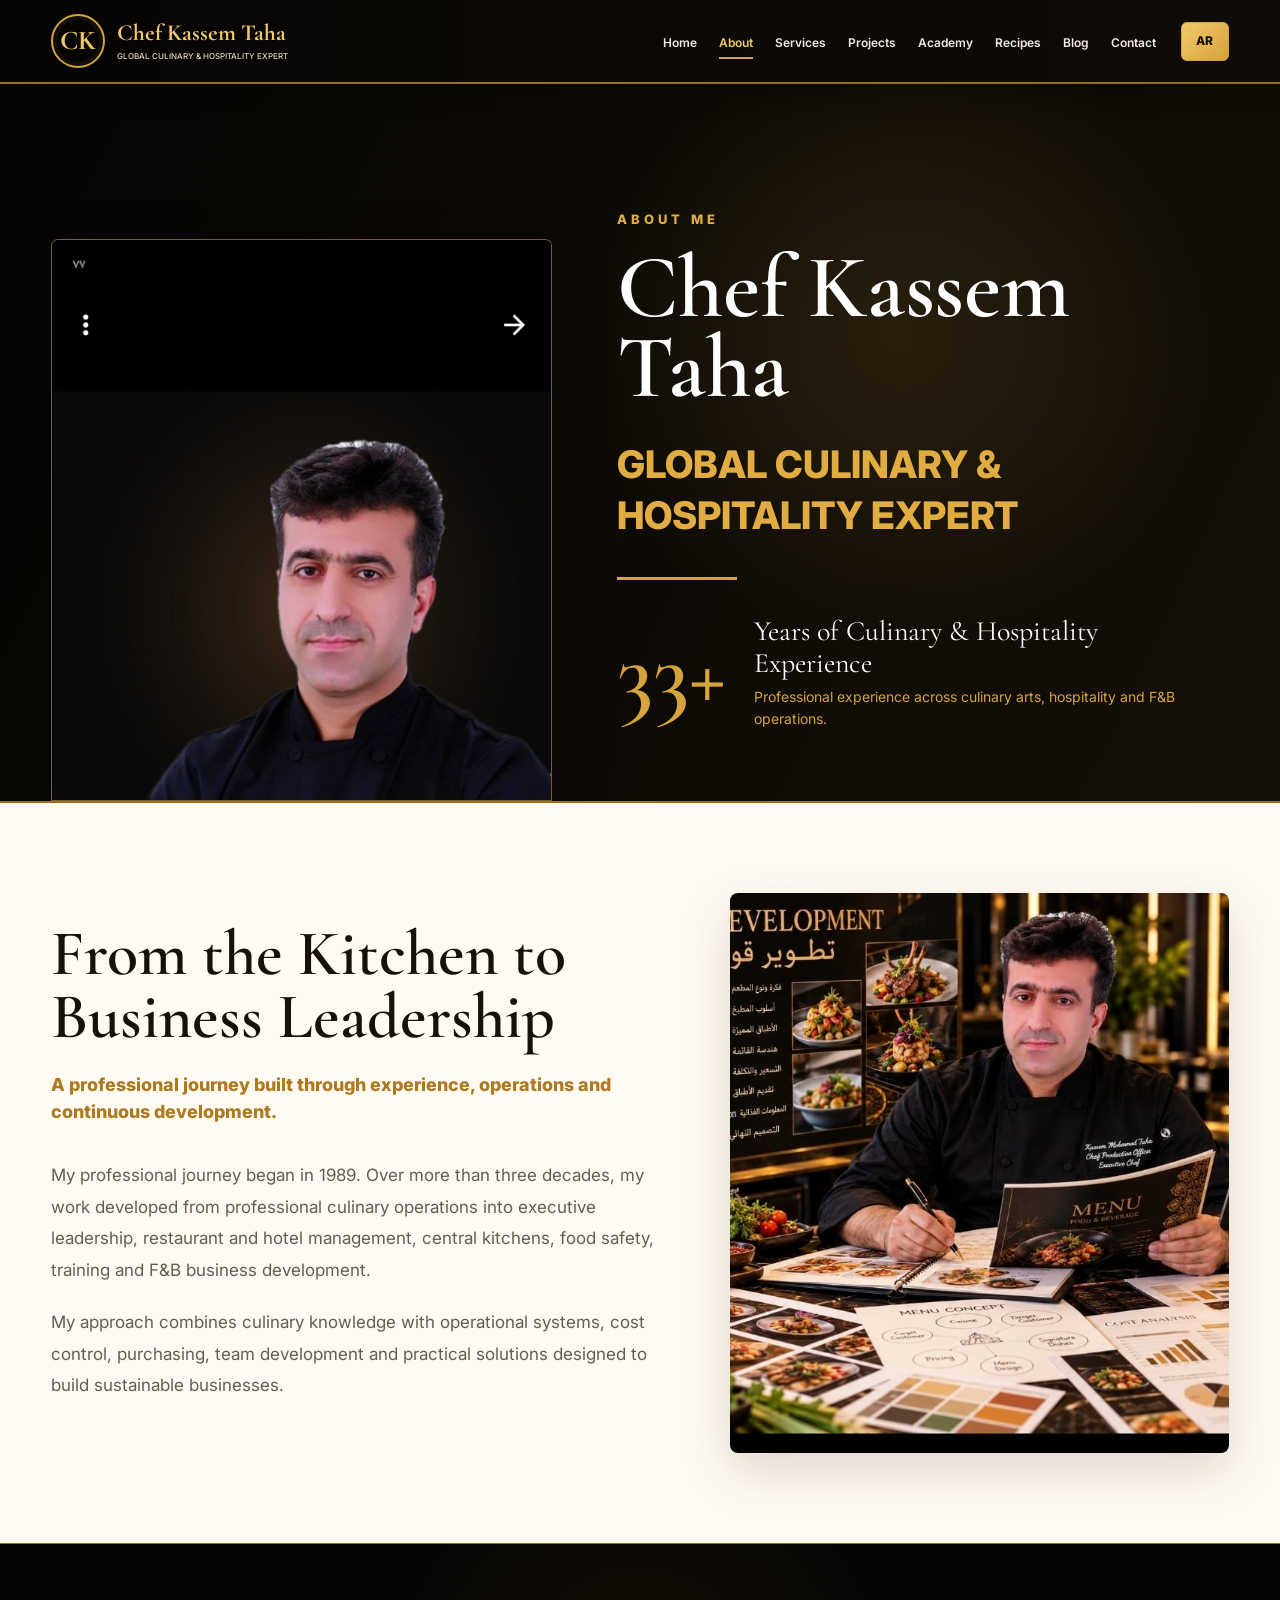
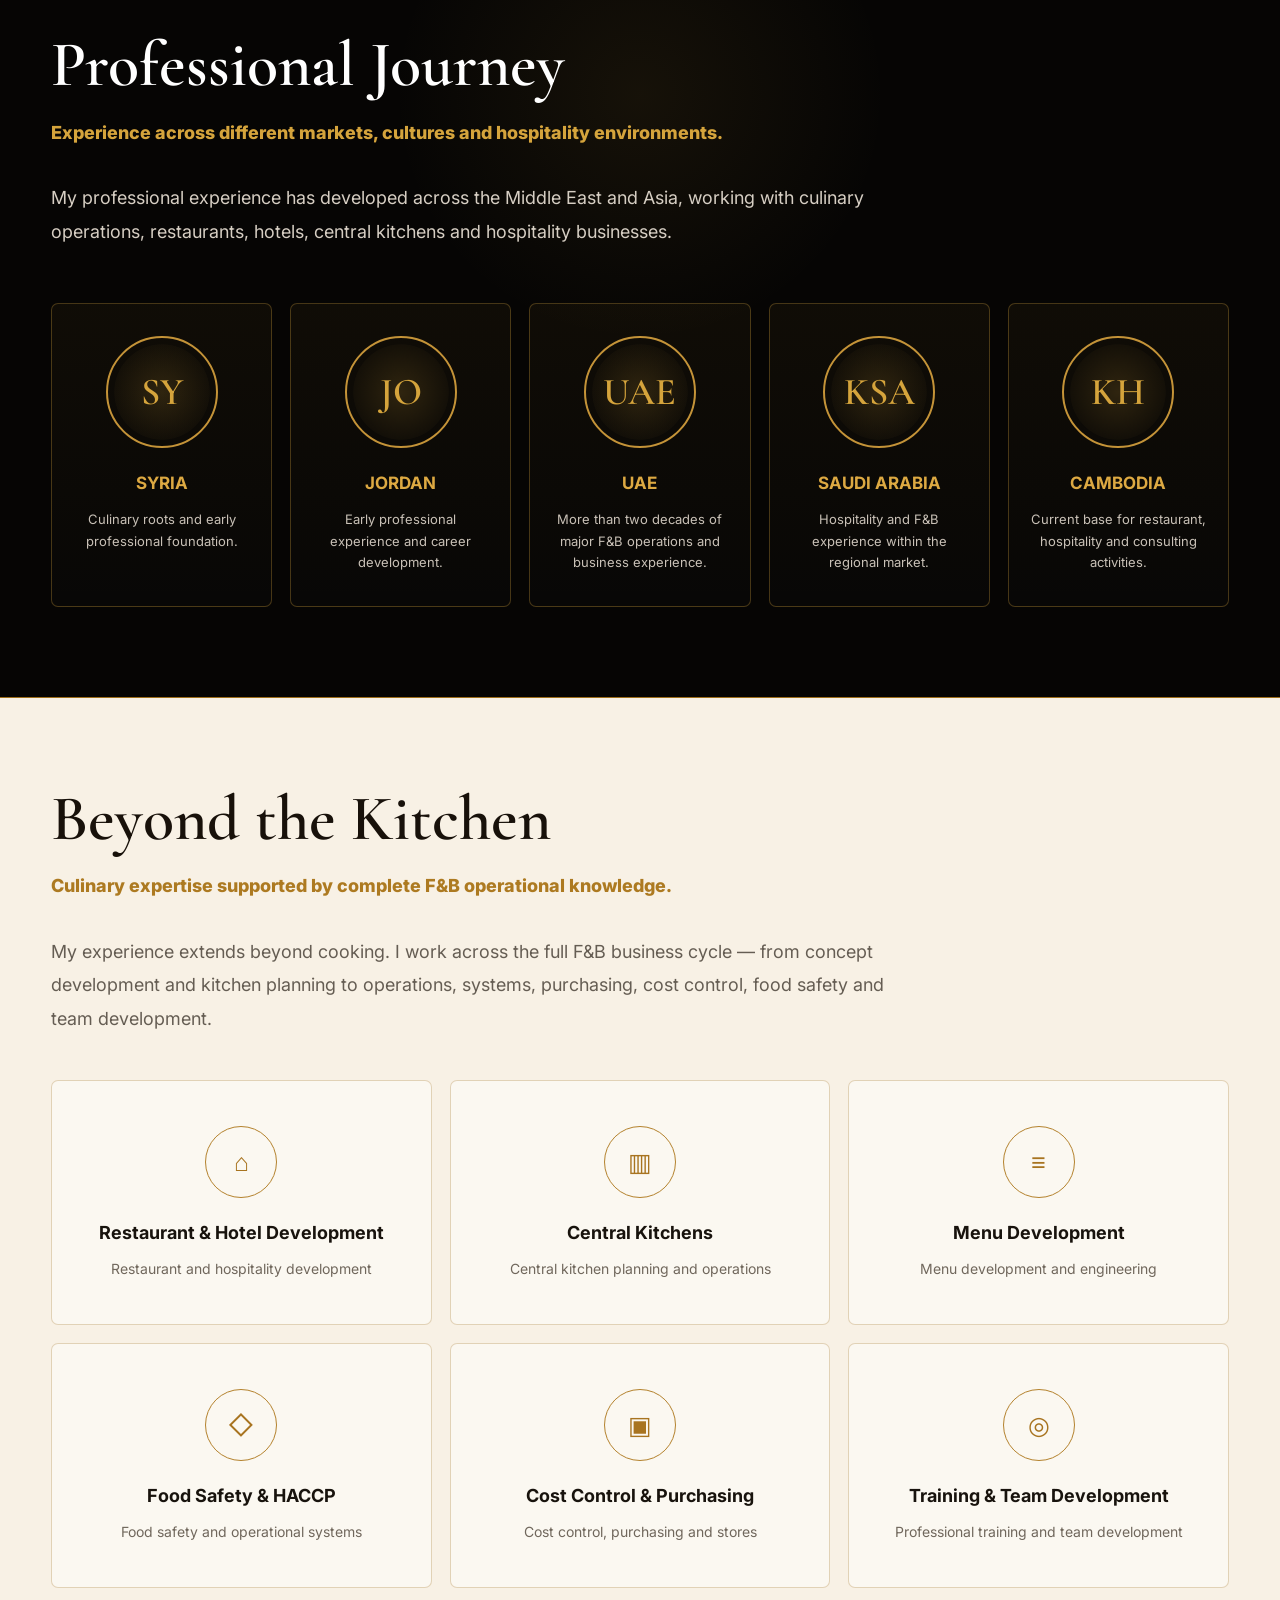
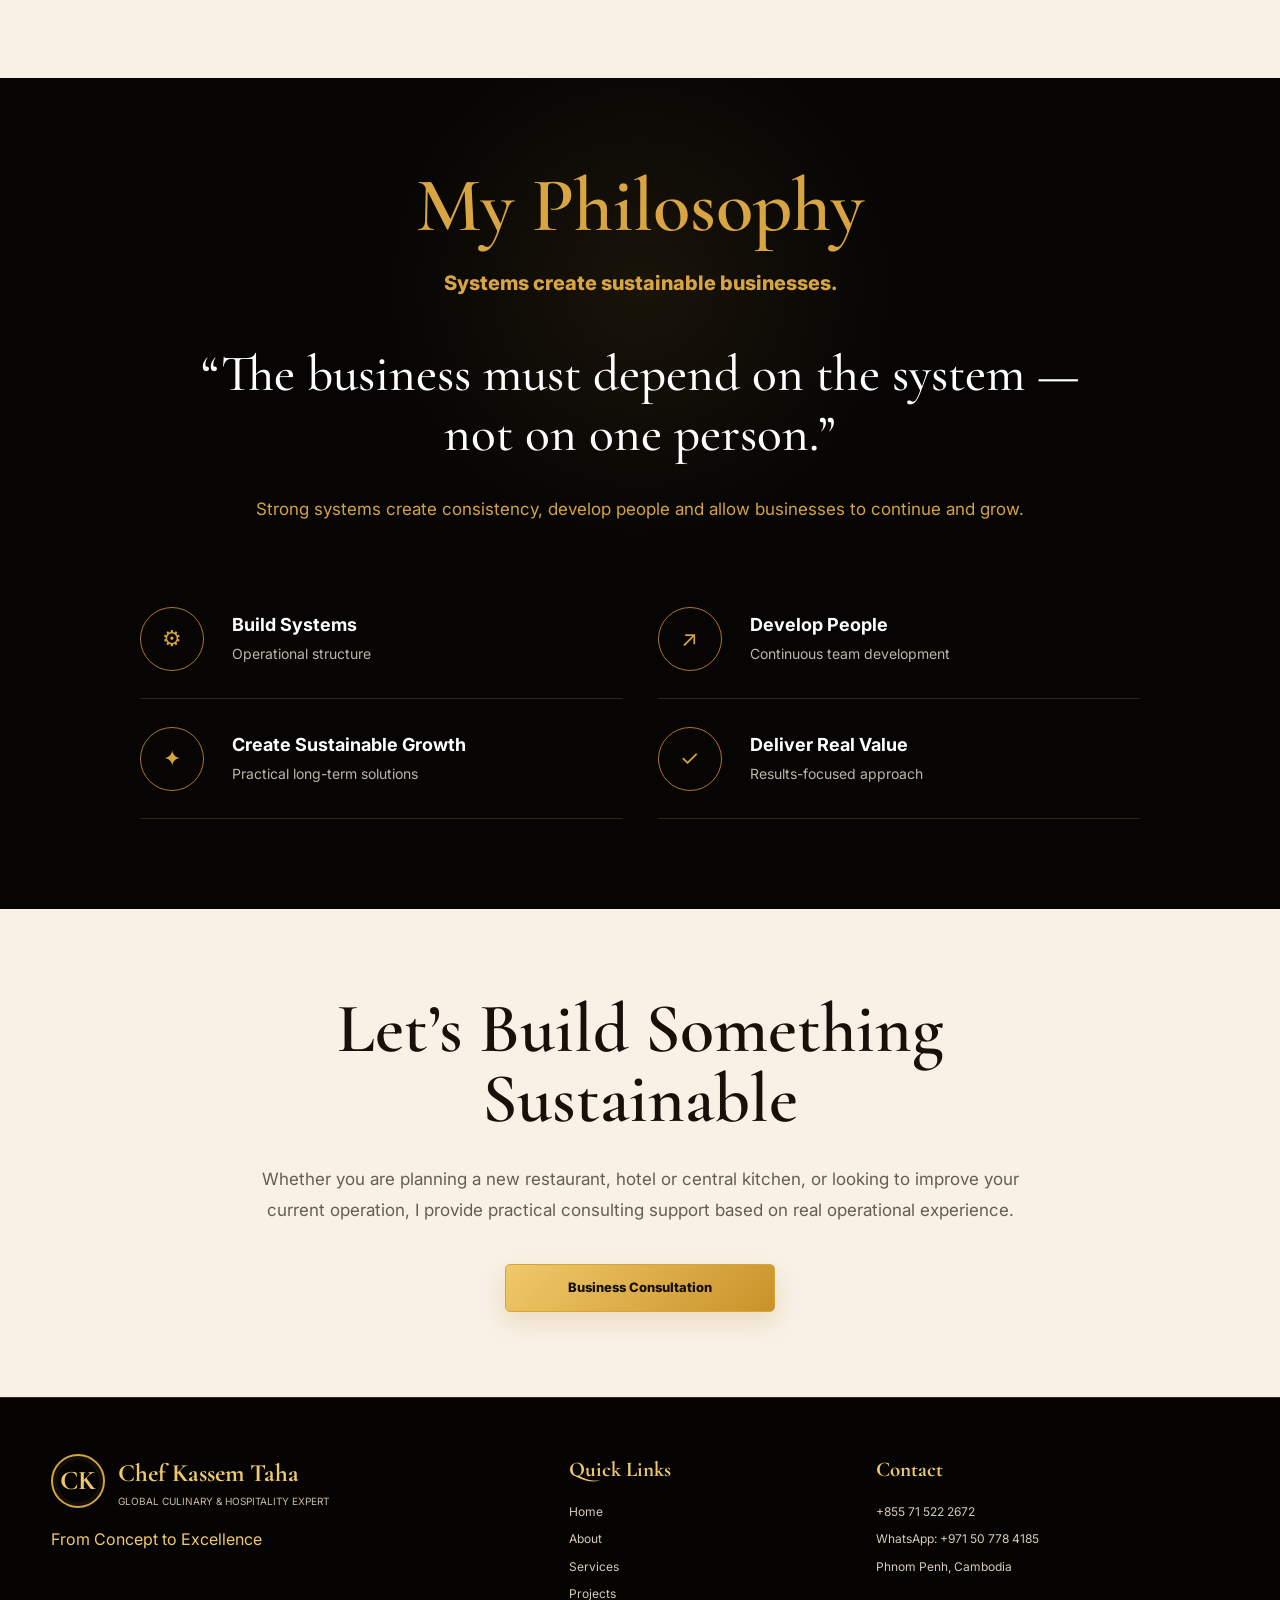
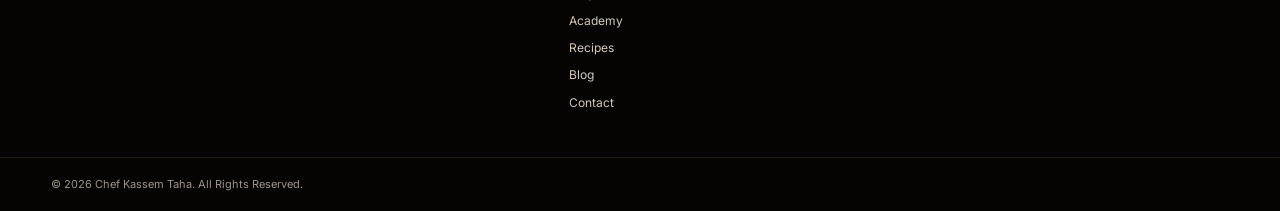
==== commit 18900e90: "Update about.html" ====
--- a/about.html
+++ b/about.html
@@ -977,4 +977,1038 @@
         font-size: 18px;
       }
 
-      .expert
+      .expertise-card h3 {
+        font-size: 13px;
+        line-height: 1.35;
+      }
+
+      .expertise-card p {
+        margin-top: 9px;
+        font-size: 11px;
+        line-height: 1.45;
+      }
+
+      .expertise-section .about-section-title {
+        font-size: 38px;
+      }
+
+      .expertise-section .about-section-subtitle {
+        font-size: 14px;
+        line-height: 1.55;
+      }
+
+      .expertise-description {
+        margin: 22px 0 30px;
+        font-size: 14px;
+        line-height: 1.7;
+      }
+
+      .philosophy-section {
+        padding-top: 50px;
+        padding-bottom: 50px;
+      }
+
+      .philosophy-heading h2 {
+        font-size: 40px;
+      }
+
+      .philosophy-heading > p {
+        margin-top: 13px;
+        font-size: 14px;
+      }
+
+      .philosophy-quote {
+        margin-top: 27px;
+      }
+
+      .philosophy-quote blockquote {
+        max-width: 570px;
+        margin-inline: auto;
+        font-size: 27px;
+        line-height: 1.22;
+      }
+
+      .philosophy-quote p {
+        margin-top: 20px;
+        font-size: 13px;
+        line-height: 1.65;
+      }
+
+      .philosophy-values {
+        margin-top: 30px;
+      }
+
+      .philosophy-value {
+        min-height: 82px;
+        grid-template-columns: 48px 1fr;
+        gap: 13px;
+        padding: 13px 0;
+      }
+
+      .value-icon {
+        width: 44px;
+        height: 44px;
+        font-size: 16px;
+      }
+
+      .philosophy-value h3 {
+        font-size: 14px;
+      }
+
+      .philosophy-value p {
+        margin-top: 4px;
+        font-size: 11px;
+      }
+
+      .about-cta {
+        padding-top: 52px;
+        padding-bottom: 52px;
+      }
+
+      .about-cta h2 {
+        max-width: 500px;
+        margin-inline: auto;
+        font-size: 37px;
+        line-height: 1.05;
+      }
+
+      .about-cta p {
+        max-width: 600px;
+        margin: 22px auto 28px;
+        font-size: 14px;
+        line-height: 1.7;
+      }
+
+      .about-cta .btn {
+        min-height: 56px;
+      }
+
+      html[dir="rtl"] .expertise-section .about-section-title {
+        font-size: 31px;
+        line-height: 1.35;
+      }
+
+      html[dir="rtl"] .philosophy-heading h2 {
+        font-size: 32px;
+        line-height: 1.4;
+      }
+
+      html[dir="rtl"] .philosophy-quote blockquote {
+        font-size: 22px;
+        line-height: 1.65;
+      }
+
+      html[dir="rtl"] .about-cta h2 {
+        font-size: 31px;
+        line-height: 1.4;
+      }
+    }
+
+  </style>
+</head>
+
+
+<body class="about-page">
+
+
+<header class="site-header">
+
+  <div class="container header-inner">
+
+    <a
+      href="index.html"
+      class="brand"
+      aria-label="Chef Kassem Taha Home"
+    >
+
+      <span class="brand-logo">CK</span>
+
+      <span class="brand-copy">
+
+        <strong
+          data-en="Chef Kassem Taha"
+          data-ar="الشيف قاسم طه"
+        >
+          Chef Kassem Taha
+        </strong>
+
+        <small
+          data-en="GLOBAL CULINARY & HOSPITALITY EXPERT"
+          data-ar="خبير عالمي في الطهي والضيافة"
+        >
+          GLOBAL CULINARY &amp; HOSPITALITY EXPERT
+        </small>
+
+      </span>
+
+    </a>
+
+
+    <nav
+      class="main-nav"
+      id="mainNav"
+      aria-label="Main Navigation"
+    >
+
+      <a
+        href="index.html"
+        data-en="Home"
+        data-ar="الرئيسية"
+      >
+        Home
+      </a>
+
+      <a
+        href="about.html"
+        class="active"
+        data-en="About"
+        data-ar="من أنا"
+      >
+        About
+      </a>
+
+      <a
+        href="services.html"
+        data-en="Services"
+        data-ar="الخدمات"
+      >
+        Services
+      </a>
+
+      <a
+        href="index.html#projects"
+        data-en="Projects"
+        data-ar="المشاريع"
+      >
+        Projects
+      </a>
+
+      <a
+        href="index.html#academy"
+        data-en="Academy"
+        data-ar="الأكاديمية"
+      >
+        Academy
+      </a>
+
+      <a
+        href="recipes.html"
+        data-en="Recipes"
+        data-ar="الوصفات"
+      >
+        Recipes
+      </a>
+
+      <a
+        href="index.html#blog"
+        data-en="Blog"
+        data-ar="المدونة"
+      >
+        Blog
+      </a>
+
+      <a
+        href="index.html#contact"
+        data-en="Contact"
+        data-ar="تواصل معنا"
+      >
+        Contact
+      </a>
+
+    </nav>
+
+
+    <div class="header-actions">
+
+      <button
+        class="language-button"
+        id="languageButton"
+        type="button"
+        aria-label="Switch language"
+      >
+        AR
+      </button>
+
+      <button
+        class="menu-button"
+        id="menuButton"
+        type="button"
+        aria-label="Open navigation menu"
+        aria-expanded="false"
+        aria-controls="mainNav"
+      >
+        <span></span>
+        <span></span>
+        <span></span>
+      </button>
+
+    </div>
+
+  </div>
+
+</header>
+
+
+<main>
+
+
+<section class="about-hero">
+
+  <div class="about-container about-hero-grid">
+
+    <div class="about-hero-image">
+
+      <img
+        src="Screenshot_٢٠٢٦١٠٠٦_١٩١١٠٨_Files by Google.jpg"
+        alt="Chef Kassem Taha"
+      >
+
+    </div>
+
+
+    <div class="about-hero-content">
+
+      <p
+        class="about-label"
+        data-en="ABOUT ME"
+        data-ar="من أنا"
+      >
+        ABOUT ME
+      </p>
+
+      <h1
+        data-en="Chef Kassem Taha"
+        data-ar="الشيف قاسم طه"
+      >
+        Chef Kassem Taha
+      </h1>
+
+      <div
+        class="about-role"
+        data-en="Global Culinary & Hospitality Expert"
+        data-ar="خبير عالمي في فنون الطهي والضيافة"
+      >
+        Global Culinary &amp; Hospitality Expert
+      </div>
+
+      <div class="about-divider"></div>
+
+      <div class="about-experience">
+
+        <strong>33+</strong>
+
+        <div>
+
+          <span
+            data-en="Years of Culinary & Hospitality Experience"
+            data-ar="عاماً من الخبرة في فنون الطهي والضيافة"
+          >
+            Years of Culinary &amp; Hospitality Experience
+          </span>
+
+          <small
+            data-en="Professional experience across culinary arts, hospitality and F&B operations."
+            data-ar="خبرة مهنية في فنون الطهي والضيافة وعمليات الأغذية والمشروبات."
+          >
+            Professional experience across culinary arts,
+            hospitality and F&amp;B operations.
+          </small>
+
+        </div>
+
+      </div>
+
+    </div>
+
+  </div>
+
+</section>
+
+
+<section class="about-story">
+
+  <div class="about-container about-story-grid">
+
+    <div>
+
+      <h2
+        class="about-section-title"
+        data-en="From the Kitchen to Business Leadership"
+        data-ar="من المطبخ إلى قيادة الأعمال"
+      >
+        From the Kitchen to Business Leadership
+      </h2>
+
+      <p
+        class="about-section-subtitle"
+        data-en="A professional journey built through experience, operations and continuous development."
+        data-ar="مسيرة مهنية بُنيت على الخبرة والتشغيل والتطوير المستمر."
+      >
+        A professional journey built through experience,
+        operations and continuous development.
+      </p>
+
+      <div class="about-story-text">
+
+        <p
+          data-en="My professional journey began in 1989. Over more than three decades, my work developed from professional culinary operations into executive leadership, restaurant and hotel management, central kitchens, food safety, training and F&B business development."
+          data-ar="بدأت مسيرتي المهنية عام 1989. وعلى مدى أكثر من ثلاثة عقود، تطور عملي من عمليات الطهي الاحترافية إلى القيادة التنفيذية وإدارة المطاعم والفنادق والمطابخ المركزية وسلامة الغذاء والتدريب وتطوير أعمال الأغذية والمشروبات."
+        >
+          My professional journey began in 1989. Over more than
+          three decades, my work developed from professional
+          culinary operations into executive leadership,
+          restaurant and hotel management, central kitchens,
+          food safety, training and F&amp;B business development.
+        </p>
+
+        <p
+          data-en="My approach combines culinary knowledge with operational systems, cost control, purchasing, team development and practical solutions designed to build sustainable businesses."
+          data-ar="يجمع أسلوبي بين المعرفة بفنون الطهي وأنظمة التشغيل وضبط التكاليف والمشتريات وتطوير فرق العمل والحلول العملية المصممة لبناء أعمال مستدامة."
+        >
+          My approach combines culinary knowledge with
+          operational systems, cost control, purchasing,
+          team development and practical solutions designed
+          to build sustainable businesses.
+        </p>
+
+      </div>
+
+    </div>
+
+
+    <div class="about-story-image">
+
+      <img
+        src="service-menu.jpg"
+        alt="Menu Development"
+      >
+
+    </div>
+
+  </div>
+
+</section>
+
+
+<section class="journey-section">
+
+  <div class="about-container">
+
+    <h2
+      class="about-section-title"
+      data-en="Professional Journey"
+      data-ar="المسيرة المهنية"
+    >
+      Professional Journey
+    </h2>
+
+    <p
+      class="about-section-subtitle"
+      data-en="Experience across different markets, cultures and hospitality environments."
+      data-ar="خبرة عبر أسواق وثقافات وبيئات مختلفة في قطاع الضيافة."
+    >
+      Experience across different markets, cultures
+      and hospitality environments.
+    </p>
+
+    <p
+      class="journey-intro"
+      data-en="My professional experience has developed across the Middle East and Asia, working with culinary operations, restaurants, hotels, central kitchens and hospitality businesses."
+      data-ar="تطورت خبرتي المهنية عبر الشرق الأوسط وآسيا من خلال العمل في عمليات الطهي والمطاعم والفنادق والمطابخ المركزية ومشاريع الضيافة."
+    >
+      My professional experience has developed across the
+      Middle East and Asia, working with culinary operations,
+      restaurants, hotels, central kitchens and hospitality
+      businesses.
+    </p>
+
+
+    <div class="journey-grid">
+
+      <article class="journey-card">
+
+        <div class="journey-code">SY</div>
+
+        <h3 data-en="SYRIA" data-ar="سوريا">SYRIA</h3>
+
+        <p
+          data-en="Culinary roots and early professional foundation."
+          data-ar="الجذور المهنية والبدايات في عالم الطهي."
+        >
+          Culinary roots and early professional foundation.
+        </p>
+
+      </article>
+
+
+      <article class="journey-card">
+
+        <div class="journey-code">JO</div>
+
+        <h3 data-en="JORDAN" data-ar="الأردن">JORDAN</h3>
+
+        <p
+          data-en="Early professional experience and career development."
+          data-ar="خبرة مهنية مبكرة وتطوير للمسيرة العملية."
+        >
+          Early professional experience and career development.
+        </p>
+
+      </article>
+
+
+      <article class="journey-card">
+
+        <div class="journey-code">UAE</div>
+
+        <h3 data-en="UAE" data-ar="الإمارات">UAE</h3>
+
+        <p
+          data-en="More than two decades of major F&B operations and business experience."
+          data-ar="أكثر من عقدين من الخبرة في عمليات الأغذية والمشروبات وإدارة الأعمال."
+        >
+          More than two decades of major F&amp;B operations
+          and business experience.
+        </p>
+
+      </article>
+
+
+      <article class="journey-card">
+
+        <div class="journey-code">KSA</div>
+
+        <h3
+          data-en="SAUDI ARABIA"
+          data-ar="السعودية"
+        >
+          SAUDI ARABIA
+        </h3>
+
+        <p
+          data-en="Hospitality and F&B experience within the regional market."
+          data-ar="خبرة في قطاع الضيافة والأغذية والمشروبات ضمن السوق الإقليمي."
+        >
+          Hospitality and F&amp;B experience within
+          the regional market.
+        </p>
+
+      </article>
+
+
+      <article class="journey-card">
+
+        <div class="journey-code">KH</div>
+
+        <h3 data-en="CAMBODIA" data-ar="كمبوديا">CAMBODIA</h3>
+
+        <p
+          data-en="Current base for restaurant, hospitality and consulting activities."
+          data-ar="المقر الحالي لأعمال المطاعم والضيافة والاستشارات."
+        >
+          Current base for restaurant, hospitality
+          and consulting activities.
+        </p>
+
+      </article>
+
+    </div>
+
+  </div>
+
+</section>
+
+
+<section class="expertise-section">
+
+  <div class="about-container">
+
+    <div class="expertise-intro">
+
+      <h2
+        class="about-section-title"
+        data-en="Beyond the Kitchen"
+        data-ar="خبرة تتجاوز المطبخ"
+      >
+        Beyond the Kitchen
+      </h2>
+
+      <p
+        class="about-section-subtitle"
+        data-en="Culinary expertise supported by complete F&B operational knowledge."
+        data-ar="خبرة في فنون الطهي مدعومة بمعرفة متكاملة بعمليات الأغذية والمشروبات."
+      >
+        Culinary expertise supported by complete
+        F&amp;B operational knowledge.
+      </p>
+
+      <p
+        class="expertise-description"
+        data-en="My experience extends beyond cooking. I work across the full F&B business cycle — from concept development and kitchen planning to operations, systems, purchasing, cost control, food safety and team development."
+        data-ar="تمتد خبرتي إلى ما هو أبعد من الطهي، حيث أعمل عبر دورة أعمال الأغذية والمشروبات بالكامل، من تطوير الفكرة وتخطيط المطابخ إلى التشغيل والأنظمة والمشتريات وضبط التكاليف وسلامة الغذاء وتطوير فرق العمل."
+      >
+        My experience extends beyond cooking. I work across
+        the full F&amp;B business cycle — from concept development
+        and kitchen planning to operations, systems, purchasing,
+        cost control, food safety and team development.
+      </p>
+
+    </div>
+
+
+    <div class="expertise-grid">
+
+      <article class="expertise-card">
+        <div class="expertise-icon">⌂</div>
+        <h3
+          data-en="Restaurant & Hotel Development"
+          data-ar="تطوير المطاعم والفنادق"
+        >
+          Restaurant &amp; Hotel Development
+        </h3>
+        <p
+          data-en="Restaurant and hospitality development"
+          data-ar="تطوير المطاعم وقطاع الضيافة"
+        >
+          Restaurant and hospitality development
+        </p>
+      </article>
+
+
+      <article class="expertise-card">
+        <div class="expertise-icon">▥</div>
+        <h3
+          data-en="Central Kitchens"
+          data-ar="المطابخ المركزية"
+        >
+          Central Kitchens
+        </h3>
+        <p
+          data-en="Central kitchen planning and operations"
+          data-ar="تخطيط وتشغيل المطابخ المركزية"
+        >
+          Central kitchen planning and operations
+        </p>
+      </article>
+
+
+      <article class="expertise-card">
+        <div class="expertise-icon">≡</div>
+        <h3
+          data-en="Menu Development"
+          data-ar="تطوير القوائم"
+        >
+          Menu Development
+        </h3>
+        <p
+          data-en="Menu development and engineering"
+          data-ar="تطوير وهندسة قوائم الطعام"
+        >
+          Menu development and engineering
+        </p>
+      </article>
+
+
+      <article class="expertise-card">
+        <div class="expertise-icon">◇</div>
+        <h3
+          data-en="Food Safety & HACCP"
+          data-ar="سلامة الغذاء ونظام الهاسب"
+        >
+          Food Safety &amp; HACCP
+        </h3>
+        <p
+          data-en="Food safety and operational systems"
+          data-ar="سلامة الغذاء وأنظمة التشغيل"
+        >
+          Food safety and operational systems
+        </p>
+      </article>
+
+
+      <article class="expertise-card">
+        <div class="expertise-icon">▣</div>
+        <h3
+          data-en="Cost Control & Purchasing"
+          data-ar="ضبط التكاليف والمشتريات"
+        >
+          Cost Control &amp; Purchasing
+        </h3>
+        <p
+          data-en="Cost control, purchasing and stores"
+          data-ar="ضبط التكاليف والمشتريات والمخازن"
+        >
+          Cost control, purchasing and stores
+        </p>
+      </article>
+
+
+      <article class="expertise-card">
+        <div class="expertise-icon">◎</div>
+        <h3
+          data-en="Training & Team Development"
+          data-ar="التدريب وتطوير فريق العمل"
+        >
+          Training &amp; Team Development
+        </h3>
+        <p
+          data-en="Professional training and team development"
+          data-ar="التدريب المهني وتطوير فرق العمل"
+        >
+          Professional training and team development
+        </p>
+      </article>
+
+    </div>
+
+  </div>
+
+</section>
+
+
+<section class="philosophy-section">
+
+  <div class="about-container">
+
+    <div class="philosophy-heading">
+
+      <h2
+        data-en="My Philosophy"
+        data-ar="فلسفتي"
+      >
+        My Philosophy
+      </h2>
+
+      <p
+        data-en="Systems create sustainable businesses."
+        data-ar="الأنظمة تصنع أعمالاً مستدامة."
+      >
+        Systems create sustainable businesses.
+      </p>
+
+    </div>
+
+
+    <div class="philosophy-quote">
+
+      <blockquote
+        data-en="“The business must depend on the system — not on one person.”"
+        data-ar="«يجب أن يعتمد العمل على النظام، وليس على شخص واحد.»"
+      >
+        “The business must depend on the system —
+        not on one person.”
+      </blockquote>
+
+      <p
+        data-en="Strong systems create consistency, develop people and allow businesses to continue and grow."
+        data-ar="الأنظمة القوية تحقق الاستمرارية، وتطور فرق العمل، وتساعد المشاريع على الاستمرار والنمو."
+      >
+        Strong systems create consistency, develop people
+        and allow businesses to continue and grow.
+      </p>
+
+    </div>
+
+
+    <div class="philosophy-values">
+
+      <article class="philosophy-value">
+        <div class="value-icon">⚙</div>
+        <div>
+          <h3
+            data-en="Build Systems"
+            data-ar="بناء الأنظمة"
+          >
+            Build Systems
+          </h3>
+          <p
+            data-en="Operational structure"
+            data-ar="هيكل تشغيلي واضح"
+          >
+            Operational structure
+          </p>
+        </div>
+      </article>
+
+
+      <article class="philosophy-value">
+        <div class="value-icon">↗</div>
+        <div>
+          <h3
+            data-en="Develop People"
+            data-ar="تطوير الأشخاص"
+          >
+            Develop People
+          </h3>
+          <p
+            data-en="Continuous team development"
+            data-ar="تطوير مستمر لفريق العمل"
+          >
+            Continuous team development
+          </p>
+        </div>
+      </article>
+
+
+      <article class="philosophy-value">
+        <div class="value-icon">✦</div>
+        <div>
+          <h3
+            data-en="Create Sustainable Growth"
+            data-ar="تحقيق نمو مستدام"
+          >
+            Create Sustainable Growth
+          </h3>
+          <p
+            data-en="Practical long-term solutions"
+            data-ar="حلول عملية طويلة الأمد"
+          >
+            Practical long-term solutions
+          </p>
+        </div>
+      </article>
+
+
+      <article class="philosophy-value">
+        <div class="value-icon">✓</div>
+        <div>
+          <h3
+            data-en="Deliver Real Value"
+            data-ar="تقديم قيمة حقيقية"
+          >
+            Deliver Real Value
+          </h3>
+          <p
+            data-en="Results-focused approach"
+            data-ar="منهج يركز على النتائج"
+          >
+            Results-focused approach
+          </p>
+        </div>
+      </article>
+
+    </div>
+
+  </div>
+
+</section>
+
+
+<section class="about-cta">
+
+  <div class="about-container about-cta-inner">
+
+    <h2
+      data-en="Let’s Build Something Sustainable"
+      data-ar="لنبنِ مشروعاً مستداماً"
+    >
+      Let’s Build Something Sustainable
+    </h2>
+
+    <p
+      data-en="Whether you are planning a new restaurant, hotel or central kitchen, or looking to improve your current operation, I provide practical consulting support based on real operational experience."
+      data-ar="سواء كنت تخطط لمطعم جديد أو فندق أو مطبخ مركزي، أو تسعى إلى تطوير عملياتك الحالية، أقدم دعماً استشارياً عملياً مبنياً على خبرة تشغيلية حقيقية."
+    >
+      Whether you are planning a new restaurant, hotel or
+      central kitchen, or looking to improve your current
+      operation, I provide practical consulting support
+      based on real operational experience.
+    </p>
+
+    <a
+      href="index.html#contact"
+      class="btn btn-gold"
+      data-en="Business Consultation"
+      data-ar="استشارة أعمال"
+    >
+      Business Consultation
+    </a>
+
+  </div>
+
+</section>
+
+
+</main>
+
+
+<footer class="site-footer">
+
+  <div class="container footer-grid">
+
+
+    <div class="footer-brand">
+
+      <div class="footer-brand-title">
+
+        <span class="brand-logo">CK</span>
+
+        <div>
+
+          <strong
+            data-en="Chef Kassem Taha"
+            data-ar="الشيف قاسم طه"
+          >
+            Chef Kassem Taha
+          </strong>
+
+          <small
+            data-en="GLOBAL CULINARY & HOSPITALITY EXPERT"
+            data-ar="خبير عالمي في الطهي والضيافة"
+          >
+            GLOBAL CULINARY &amp; HOSPITALITY EXPERT
+          </small>
+
+        </div>
+
+      </div>
+
+      <p
+        data-en="From Concept to Excellence"
+        data-ar="من الفكرة إلى التميز"
+      >
+        From Concept to Excellence
+      </p>
+
+    </div>
+
+
+    <div class="footer-links">
+
+      <h3
+        data-en="Quick Links"
+        data-ar="روابط سريعة"
+      >
+        Quick Links
+      </h3>
+
+      <a
+        href="index.html"
+        data-en="Home"
+        data-ar="الرئيسية"
+      >
+        Home
+      </a>
+
+      <a
+        href="about.html"
+        data-en="About"
+        data-ar="من أنا"
+      >
+        About
+      </a>
+
+      <a
+        href="services.html"
+        data-en="Services"
+        data-ar="الخدمات"
+      >
+        Services
+      </a>
+
+      <a
+        href="index.html#projects"
+        data-en="Projects"
+        data-ar="المشاريع"
+      >
+        Projects
+      </a>
+
+      <a
+        href="index.html#academy"
+        data-en="Academy"
+        data-ar="الأكاديمية"
+      >
+        Academy
+      </a>
+
+      <a
+        href="recipes.html"
+        data-en="Recipes"
+        data-ar="الوصفات"
+      >
+        Recipes
+      </a>
+
+      <a
+        href="index.html#blog"
+        data-en="Blog"
+        data-ar="المدونة"
+      >
+        Blog
+      </a>
+
+      <a
+        href="index.html#contact"
+        data-en="Contact"
+        data-ar="تواصل معنا"
+      >
+        Contact
+      </a>
+
+    </div>
+
+
+    <div class="footer-contact">
+
+      <h3
+        data-en="Contact"
+        data-ar="التواصل"
+      >
+        Contact
+      </h3>
+
+      <a
+        class="ltr-contact"
+        href="tel:+855715222672"
+      >
+        +855 71 522 2672
+      </a>
+
+      <a
+        class="ltr-contact"
+        href="https://wa.me/971507784185"
+        target="_blank"
+        rel="noopener noreferrer"
+      >
+        WhatsApp: +971 50 778 4185
+      </a>
+
+      <span
+        data-en="Phnom Penh, Cambodia"
+        data-ar="بنوم بنه، كمبوديا"
+      >
+        Phnom Penh, Cambodia
+      </span>
+
+    </div>
+
+  </div>
+
+
+  <div class="footer-bottom">
+
+    <div class="container">
+
+      <span>
+        © <span id="year"></span>
+      </span>
+
+      <span
+        data-en=" Chef Kassem Taha. All Rights Reserved."
+        data-ar=" الشيف قاسم طه. جميع الحقوق محفوظة."
+      >
+        Chef Kassem Taha. All Rights Reserved.
+      </span>
+
+    </div>
+
+  </div>
+
+</footer>
+
+
+<script src="script.js"></script>
+
+</body>
+</html>
